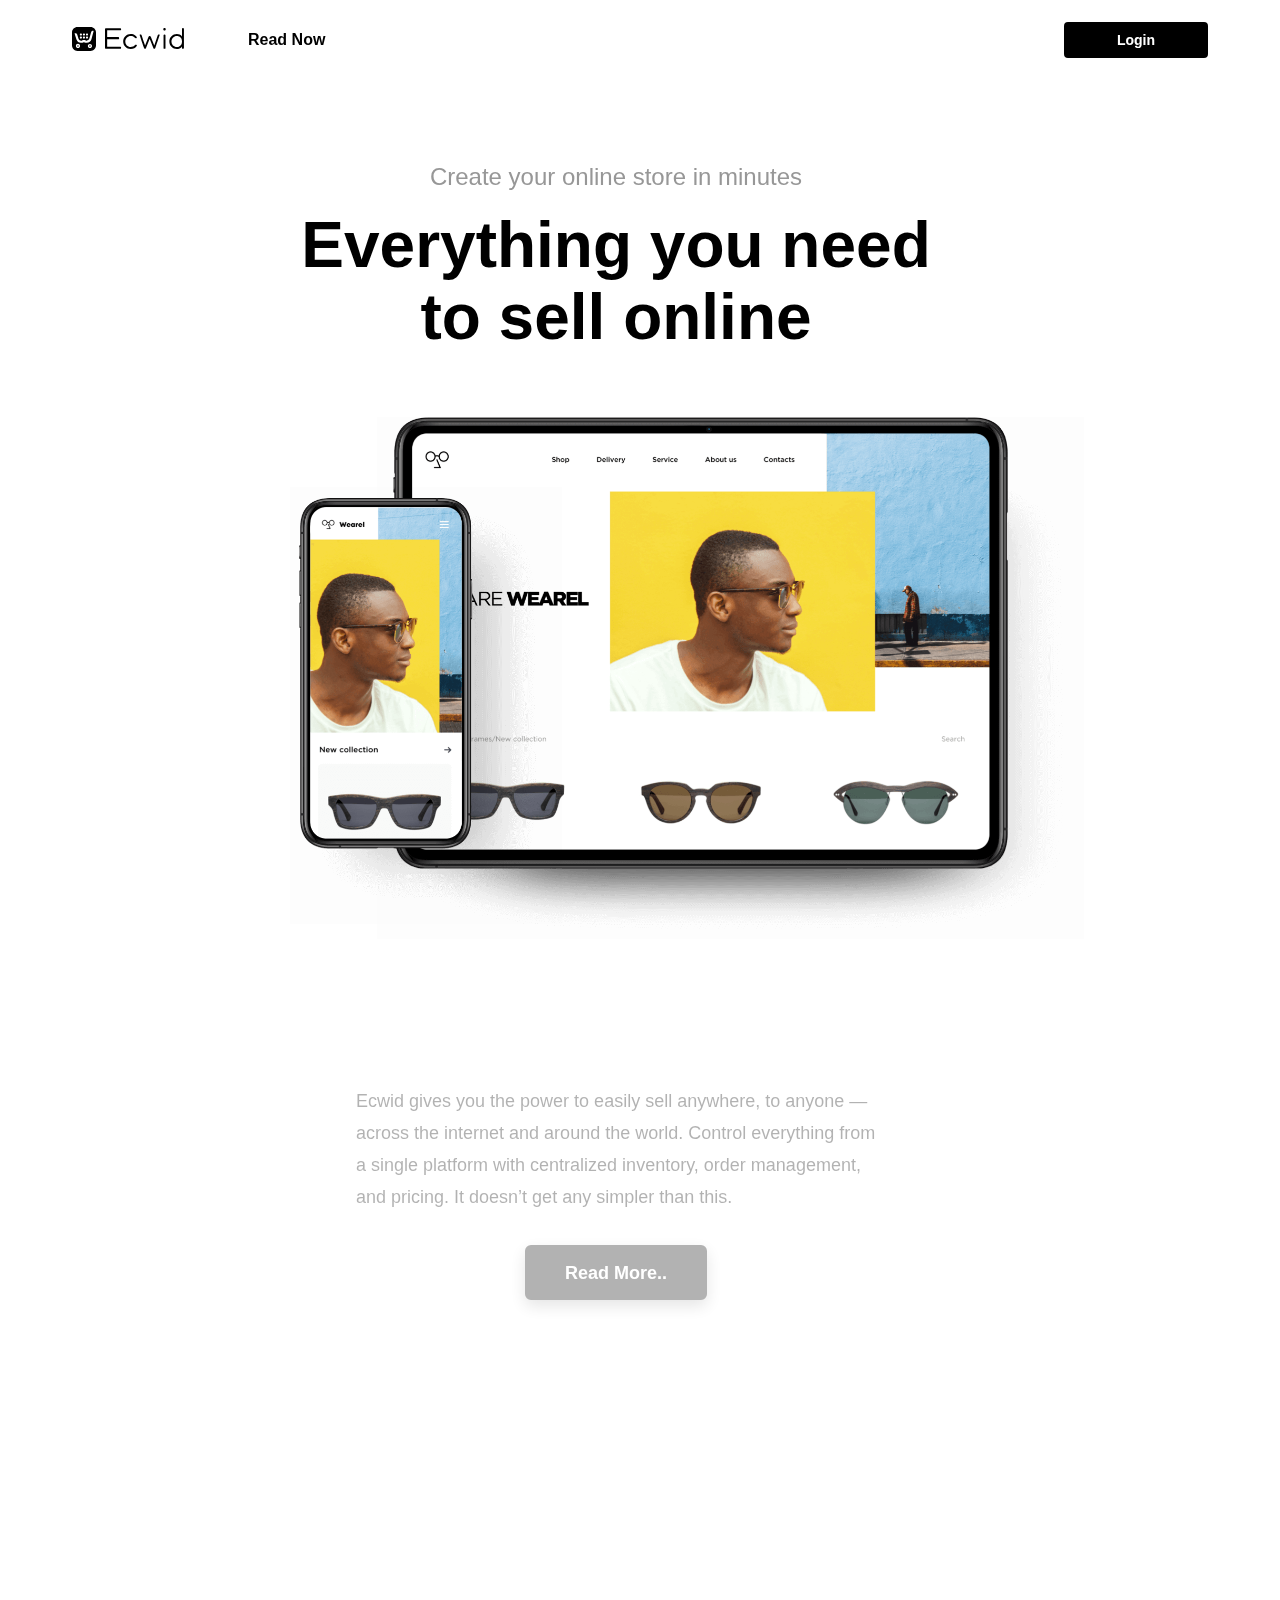
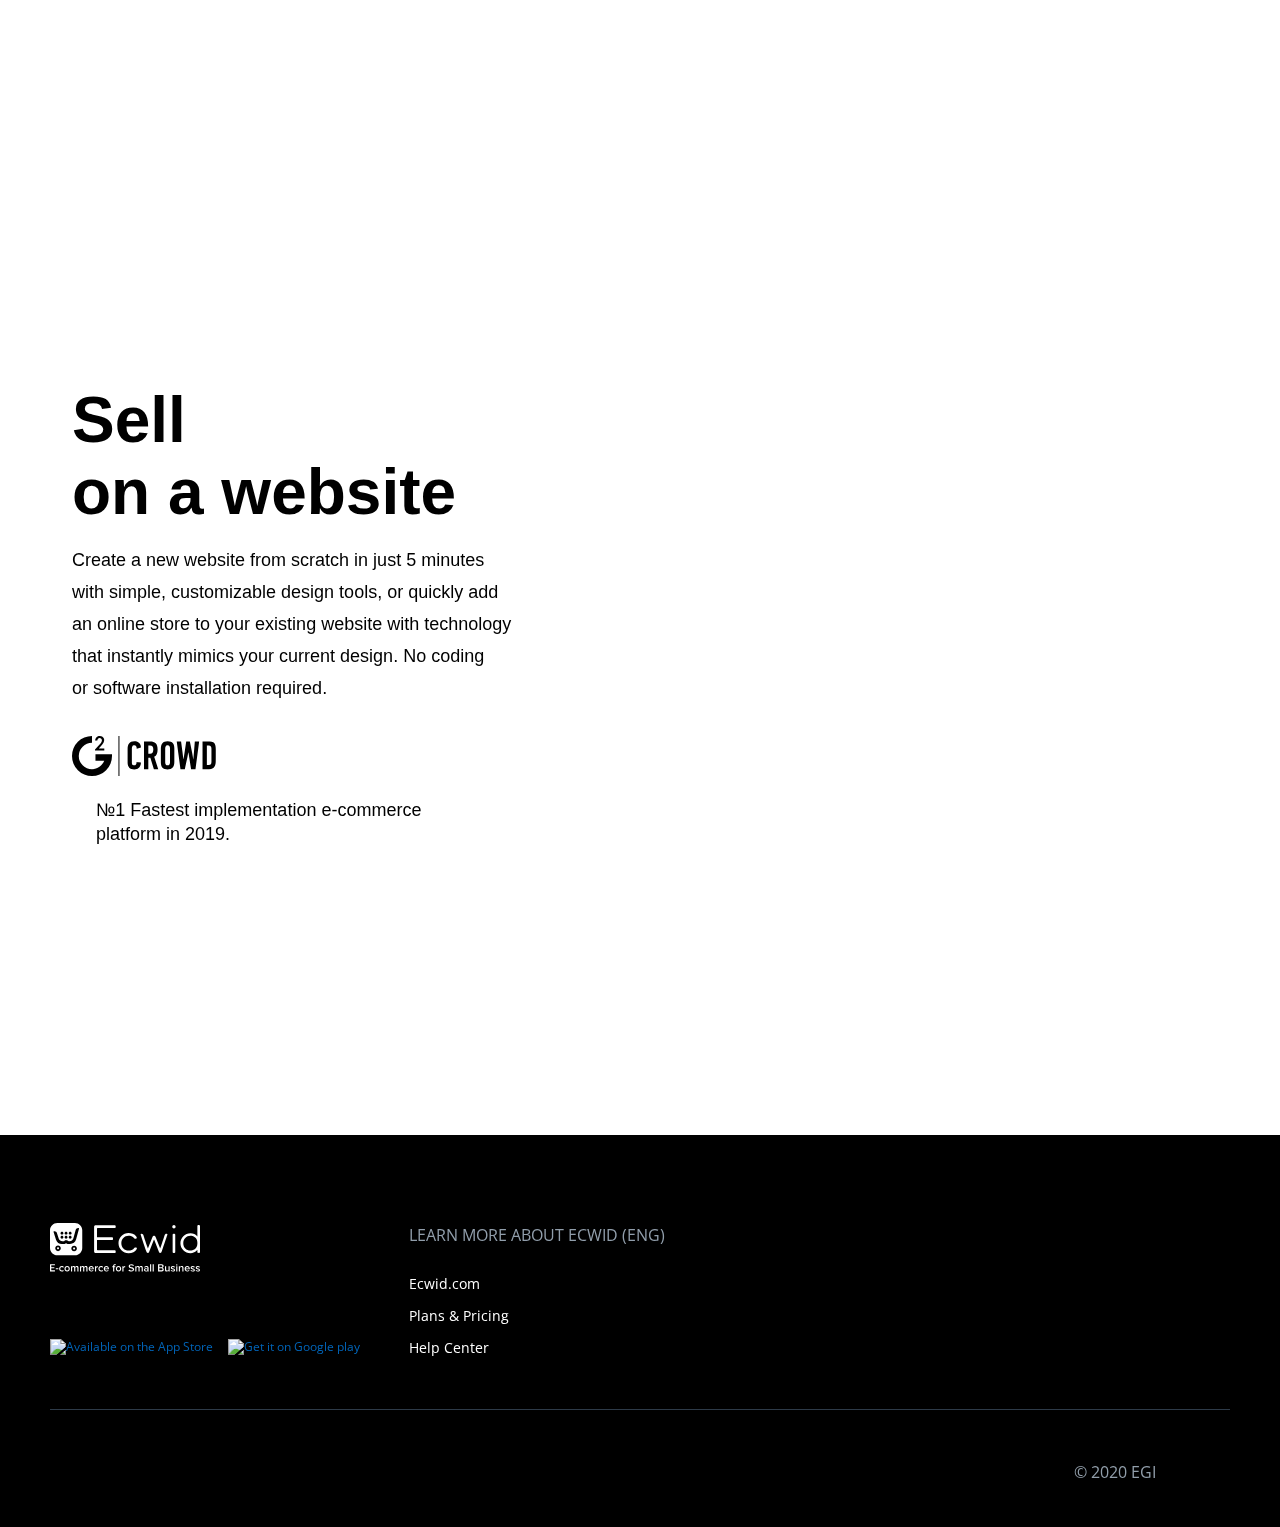
==== index.html @ 6f650325 "initial commit" ====
<!DOCTYPE html>
<html lang=en-US>

<head>
	<meta
name=viewport content="width=device-width, initial-scale=1.0, maximum-scale=1.0, minimum-scale=1.0, user-scalable=no"><title>Everything you need to sell online</title><meta
http-equiv=Content-Type content="text/html; charset=utf-8">
<link rel="shortcut icon" href=https://www.ecwid.com/favicon.ico>
<link rel="shortcut icon" sizes=192x192 href=./egi/favicons/com/favicon_192.png>
<link rel=icon sizes=16x16 type=image/png href=./egi/favicons/com/favicon_16.png>
<link rel=icon sizes=32x32 type=image/png href=./egi/favicons/com/favicon_32.png>
<link rel=icon sizes=96x96 type=image/png href=./egi/favicons/com/favicon_96.png>
<link rel=apple-touch-icon href=./egi/favicons/com/favicon_120.png>
<link rel=apple-touch-icon sizes=152x152 href=./egi/favicons/com/favicon_152.png>
<link rel=apple-touch-icon sizes=180x180 href=./egi/favicons/com/favicon_180.png>
<link rel=apple-touch-icon sizes=167x167 href=./egi/favicons/com/favicon_167.png>
<link rel=apple-touch-icon-precomposed href=./egi/favicons/com/favicon_152.png>
<meta name=msapplication-config content=https://don16obqbay2c.cloudfront.net/favicons/com/browserconfig.xml>
<meta name=msapplication-TileColor content=#000000>
<meta name=msapplication-TileImage content=https://don16obqbay2c.cloudfront.net/favicons/com/favicon_144.png>
<link rel=mask-icon href=https://don16obqbay2c.cloudfront.net/favicons/favicon.svg color=#000000>

<link href="https://fonts.googleapis.com/css?family=Open+Sans:300,300italic,400,400italic,600,700&amp;subset=cyrillic,latin" rel=stylesheet type=text/css>
<link href=./egi/wp-content/themes/ecwid/calypso.a3e03e3b.css rel=stylesheet type=text/css>
<script src=./egi/wp-content/themes/ecwid/js/jquery.min.e96616f4.js></script>
</head>

<body id=p-26481 class>
<div class="main-container  main-container--EW19">
<div class="calypso-page hpc-page hpc-page--autoheight calypso-header notranslate" id=menu-EW19 data-swiftype-index=false><div
class="calypso-menu ">
<div class=calypso-menu__background></div>
<div class="calypso-menu__inner container">
<div class="calypso-menu__group calypso-menu__group--1">
<div class=calypso-menu__item>
<div class=calypso-menu__logo>
<a href=https://www.ecwid.com/in><svg xmlns=http://www.w3.org/2000/svg viewBox="0 0 112 24"><path d="M18.5436279 0H5.45637209C2.44353488 0 0 2.44353488 0 5.45748837V18.5436279C0 21.5575814 2.44353488 24 5.45637209 24H18.5436279C21.5575814 24 24 21.5575814 24 18.5436279V5.45637209C24 2.44353488 21.5564651 0 18.5436279 0zm-3.5374884 6.45767442c.5983256 0 1.0827907.48446511 1.0827907 1.0827907 0 .59832558-.4844651 1.08279069-1.0827907 1.08279069-.5983255 0-1.0827907-.48446511-1.0827907-1.08279069 0-.59832559.4844652-1.0827907 1.0827907-1.0827907zm0 3.05860465c.5983256 0 1.0827907.48446513 1.0827907 1.08279073 0 .5983255-.4844651 1.0827907-1.0827907 1.0827907-.5983255 0-1.0827907-.4844652-1.0827907-1.0827907 0-.5983256.4844652-1.08279073 1.0827907-1.08279073zm-3.0519069-3.05860465c.5983255 0 1.0827907.48446511 1.0827907 1.0827907 0 .59832558-.4844652 1.08279069-1.0827907 1.08279069-.5983256 0-1.0827907-.48446511-1.0827907-1.08279069 0-.59832559.4844651-1.0827907 1.0827907-1.0827907zm0 3.05860465c.5983255 0 1.0827907.48446513 1.0827907 1.08279073 0 .5983255-.4844652 1.0827907-1.0827907 1.0827907-.5983256 0-1.0827907-.4844652-1.0827907-1.0827907 0-.5983256.4844651-1.08279073 1.0827907-1.08279073zM8.90232558 6.45767442c.59832558 0 1.0827907.48446511 1.0827907 1.0827907 0 .59832558-.48446512 1.08279069-1.0827907 1.08279069s-1.0827907-.48446511-1.0827907-1.08279069c0-.59832559.48446512-1.0827907 1.0827907-1.0827907zm0 3.05860465c.59832558 0 1.0827907.48446513 1.0827907 1.08279073 0 .5983255-.48446512 1.0827907-1.0827907 1.0827907s-1.0827907-.4844652-1.0827907-1.0827907c0-.5983256.48446512-1.08279073 1.0827907-1.08279073zM5.96762791 20.9547907c-1.14306977 0-2.07069768-.9276279-2.07069768-2.0706977 0-1.144186.92762791-2.0718139 2.07069768-2.0718139 1.14418604 0 2.07181395.9276279 2.07181395 2.0718139.00111628 1.1430698-.92762791 2.0706977-2.07181395 2.0706977zm11.96874419.0926512c-1.1430698 0-2.0706977-.9276279-2.0706977-2.0706977 0-1.1441861.9276279-2.071814 2.0706977-2.071814 1.144186 0 2.0718139.9276279 2.0718139 2.071814 0 1.1430698-.9276279 2.0706977-2.0718139 2.0706977zm3.6379535-16.84353492l-2.1410233 7.97469772c-.5715349 2.1287441-2.3754418 3.4649302-4.580093 3.4649302h-1.412093c-.4666047 0-1.1419535-.2522791-1.4221396-.5157209-.0468837-.0435349-.1205581-.0435349-.1674418 0-.2801861.2634418-.9555349.5157209-1.4221396.5157209H8.87776744c-2.13432558 0-3.75181395-1.2167442-4.39925581-3.2506047L2.65786047 6.68204651c-.03572094-.11386046-.01674419-.2344186.05469767-.33153488.07032558-.096.17860465-.15181396.30027907-.15181396l.34827907.00111628c.83944186.00334884 1.57506977.54251163 1.82846512 1.34176745l1.33730232 4.1994419c.36167442 1.1374883 1.51925581 1.9021395 2.71255814 1.9021395l.51906977-.0011163c.53581397 0 .91311627-.2746046 1.14083717-.520186.1183256-.1283721.2835349-.2031628.4587907-.2031628l1.1653954.0011163c.1652093 0 .3259535.0658604.4364651.1875348.2210233.2422326.6128372.5346977 1.1531163.5346977l.4945116.0011163c1.2323721 0 2.427907-.8316279 2.7482791-2.0215814l1.7335814-6.45655814c.2266046-.84055814.9912558-1.42660466 1.8608372-1.42660466h.3058604c.0290233 0 .0580466.00446512.0848373.01562791.1953488.08260465.2813023.27348837.2333023.44986047z"/>
	<path d="M17.9363721 18.2333023c-.4096744 0-.7423256.3326512-.7423256.7434419s.3326512.7434418.7423256.7434418c.4107907 0 .7434419-.3326511.7434419-.7434418 0-.4107907-.3326512-.7434419-.7434419-.7434419zm-11.96874419-.0926511c-.40967442 0-.74232558.3326511-.74232558.7434418 0 .4107907.33265116.7434419.74232558.7434419.41079069 0 .74344186-.3326512.74344186-.7434419s-.33265117-.7434418-.74344186-.7434418zM64.313949 17.6616618c-.5400113 0-1.1303343-.0257816-1.3919547.4472553-.8206383 1.4863673-2.6944664 1.9526786-4.2340019 1.9526786-3.0623002 0-5.3889329-2.4940929-5.3889329-5.5598656s2.3266327-5.5598656 5.3889329-5.5598656c1.3606497 0 3.1316186.26342105 4.1825723 1.85627772.2973975.45061818.8854844.34749158 1.4254957.34749158.7569103 0 .5746705-.90459909.2772729-1.35633817-1.5294731-2.31810526-4.0439358-2.80571444-5.8842228-2.80571444-4.1400869 0-7.507611 3.37178947-7.507611 7.51590701 0 4.1441176 3.3686421 7.5159071 7.507611 7.5159071 2.6765779 0 4.9786138-1.1601736 6.0094429-3.0265398.2605023-.470795.4159093-1.3271937-.3846044-1.3271937zM92.5175222 7.37591041c-.5400113 0-.9771634.23763942-.9771634.77793282V21.1253684c0 .5402934.4371521.7084345.9771634.7084345s.9771634-.1681411.9771634-.7084345V8.15384323c.001118-.5402934-.4371521-.77793282-.9771634-.77793282zm0-6.37591041c-.684238 0-1.2410198.5571075-1.2410198 1.24312318s.5567818 1.24312318 1.2410198 1.24312318c.684238 0 1.2410198-.5571075 1.2410198-1.24312318C93.7596601 1.5571075 93.2028782 1 92.5175222 1zm-5.5320416 6.4498925c-.0190066 0-.0570198-.00224188-.0581378-.00224188-.0033541 0-.9212616 0-1.2007706.69946696-.2694466.67816909-1.7374277 5.30989582-3.2914976 9.82392382-.0503116.1468433-.1106856.2903237-.1665873.4338041L78.926678 9.98770213c-.1486988-.36094289-.3700699-.63221053-.6596412-.79474692-.1665873-.0964009-.3521813-.16365734-.5824967-.16365734-.002236 0-.0033541.00112094-.0055901.00112094-.0022361 0-.0033542-.00112094-.0055902-.00112094-.2303154 0-.4159094.06725644-.5824967.16365734-.2906894.16253639-.5109424.43268309-.6596412.79474692l-3.3418092 8.41714337c-.0559018-.1434804-.1162758-.2869608-.1665874-.4338041-1.5663683-4.551019-3.022051-9.14687567-3.2914976-9.82392382-.278391-.69946696-1.2387838-.69834602-1.2577904-.69722508-.4919358.01008846-.6875921.13899664-.6719396.45734378-.002236.07286114.0033541.15132699.0279509.24436506.0749084.28808175 2.4127215 7.43071556 4.3167366 12.85158456.124102.3530963.3924306.8552777 1.0263569.8552777.4203815 0 .7323135-.2779933.8452351-.5638331l3.5732427-9.1323035c.0346591-.0840706.1106856-.1255454.186712-.1277872.0771445.0022418.1531709.0437166.186712.1277872l3.5732427 9.1323035c.1129216.2858398.4472143.5638331.8452351.5638331.6462248 0 .9100812-.4988186 1.026357-.8552777C85.096 15.5587772 87.5512068 8.43968309 87.6261152 8.15160134c.0245968-.09303807.030187-.17150392.0279509-.24436506.0190066-.31834714-.1766497-.44725532-.6685855-.45734378zM48.3685212 19.8127469H35.55583003c-.21466289 0-.38795845-.1737458-.38795845-.3878454v-7.2693002H46.3694731c.5210047 0 .7502021-.4562228.7502021-1.018935 0-.56271221-.2291974-1.01893506-.7502021-1.01893506H35.16787158v-6.5328421c0-.22643001.18335788-.41026428.41031917-.41026428H48.3685212c.5210048 0 .7502021-.45622284.7502021-1.01893505 0-.5627122-.2291973-1.01893505-.7502021-1.01893505H33.92126157C33.36000755 1.13675476 33 1.6703225 33 2.50542329c0 0 .00111804 18.24667191.00111804 18.25788131.00894428.5414143.31640415 1.0884334.8228744 1.0884334H48.3685212c.5210048 0 .7502021-.4562229.7502021-1.0189351 0-.5638331-.2291973-1.020056-.7502021-1.020056zM110.95617 1c-.5400114 0-.9771634.23763942-.9771634.77793281v7.66723404c-1.1102096-1.81928667-3.2557205-2.44365061-5.1452011-2.44365061-4.1356148 0-7.4997847 3.36842665-7.4997847 7.50806046 0 4.1396338 3.3641699 7.5080605 7.4997847 7.5080605 1.6133258 0 4.1266704-.8104401 5.1452011-2.5703169v1.6500246c0 .0033628.0022361.0056047.0022361.0089675 0 .019056.0033541.0302654.0067082.0313864.0245968.5033023.4449783.6692015.9682191.6692015.5400113 0 .9771633-.1681411.9771633-.7084345V1.77793281c0-.5402934-.437152-.77793281-.9771633-.77793281zm-6.1234826 19.0627167c-3.0589461 0-5.3576279-2.4907301-5.3576279-5.55314 0-3.0624098 2.2986818-5.55313997 5.3576279-5.55313997 1.773205 0 5.1194863 1.06601456 5.1452012 5.03414447v.8967525c-.0245968 3.9042363-3.5385836 5.175383-5.1452012 5.175383z"/></svg></a></div></div>
	<div data-item=0 class="calypso-menu__item calypso-menu__item--bold hpc-nav__item--bold calypso-menu__item--dropdown">
		<a href="read.html" class=calypso-menu__link>Read Now</a></div></div>
		<div class="calypso-menu__group calypso-menu__group--2">

<div class=calypso-menu__item>
	<div class=calypso-menu__search>
		<div class=calypso-search__box>
			<div class=calypso-search>
				<form action=https://www.ecwid.com/search/ id=searchform method=get>
					<input type=text placeholder=Search id=s class="calypso-search__search-field form-control__input" name=q value>
					<button id=search-button type=submit value class=calypso-search__search-button>
						<span class=calypso-search__icon-search></span>
					</button>
				</form>
			</div>
		</div>
	</div>
</div>
<div class="calypso-menu__item hpc-nav__item--login">
	<div class=calypso-menu__item>
		<div class=calypso-menu__button>
			<a href=https://my.ecwid.com/cp/#register class="btn btn--small btn--nowrap cta-signup">Login</a>
		</div>
	</div>
</div>
<div class="calypso-menu__dropdown calypso-menu__dropdown--hidden">
	<div class=calypso-menu__dropdown-overflow>
		<div class=calypso-menu__dropdown-container>
			<div class="calypso-menu__dropdown-item calypso-menu__dropdown-item--item-0">
				<div class=calypso-menu__dropdown-headline>
					<a class="btn-link btn-link--active" href = "read.html">
						<span class=btn-link__content >Read News</span>
					</a>
					<div class=calypso-menu__dropdown-description>Sell around the world on a website, social media, marketplaces like Amazon and eBay, and anywhere else that strikes your fancy.</div>
				</div>
				<div class="calypso-menu__dropdown-menu calypso-menu__dropdown-menu--columns"></div>
			</div>
			<div class=calypso-menu__dropdown-item></div>
		</div>
	</div>
</div>
<div class="calypso-menu__group calypso-menu__group--mobile">
	<div class="calypso-menu__item hpc-nav__item--login">
		<a href=https://my.ecwid.com/cp/ class=calypso-menu__link >Login</a>
	</div>
	<div class="calypso-menu__item calypso-menu__item--mobile">
		<div class=calypso-menu__burger>
			<div class=calypso-menu__burger-box>
				<div class=calypso-menu__burger-inner>
					
				</div>
			</div>
		</div>
	</div>
	<!-- <div class=calypso-menu__mobile>
		<div class=calypso-menu__mobile-container>
<div class="calypso-menu__presaleschat calypso-menu__presaleschat--mobile"></div>
<div class=calypso-menu__mobile-login><a href=https://my.ecwid.com/cp/ >Login</a>
</div>
</div>
</div> -->
</div>
</div>
</div>
</div>
</div>
<div class="page calypso-page hpc-page no_translate"> 
	<script src=./egi/wp-content/themes/ecwid/js/scrollmagic/TweenMax.min.js></script>
	 <script src=./egi/wp-content/themes/ecwid/js/scrollmagic/ScrollMagic.min.js></script>
	  <script src=./egi/wp-content/themes/ecwid/js/scrollmagic/animation.gsap.js></script>
	   <script src=./wp-content/themes/ecwid/js/calypso-sell.js></script>
	    <div class="calypso-page hpc-page"><section
class="calypso-block calypso-block--EW19-small sell-hero">
<div class="container sell-hero__container"><div
class=row><br><br><br><br><br><div
class="col-12 col-md-10 offset-md-1 col-xl-8 offset-xl-2 text-lg-center"><h4 class="text-gray text-normal">Create your online store in&nbsp;minutes</h4><h1>Everything you need to&nbsp;sell online</h1></div></div><div
class="row sell-hero__descr"><div
class="col-12 col-md-10 offset-md-1 col-lg-8 offset-lg-2 col-xl-6 offset-xl-3"><p>Ecwid gives you the&nbsp;power to&nbsp;easily sell anywhere, to&nbsp;anyone&nbsp;&mdash; across the&nbsp;internet and&nbsp;around the&nbsp;world. Control everything from a&nbsp;single platform with centralized inventory, order management, and&nbsp;pricing. It&nbsp;doesn’t get any&nbsp;simpler than this.</p><div
class="btn-block text-center">  <a
href="read.html" class="btn btn--black btn--large btn--shadow cta-signup" target=_blank rel="nofollow noopener">Read More..</a></div></div></div><div
class="row sell-hero__block calypso-block__image"><div
class=col-12><div
class=sell-hero__tablet>  <img
src=./egi/wp-content/themes/ecwid/images/hpc/en/png_content/Tab_Website.png class></div><div
class=sell-hero__phone>  <img
src=./egi/wp-content/themes/ecwid/images/hpc/en/png_content/Phone_Website.png class></div></div></div></div></section><section
class="calypso-block calypso-block--EW19 calypso-block--overflow-hidden sticky-promo" id=sticky-promo--1 data-sticky-promo-id=1><div
class=container><div
class="row calypso-promo"><div
class="col-12 col-md-10 offset-md-1 col-xl-5 offset-xl-0 calypso-promo__first align-center"><div
class=sticky-promo__block><div
class=sticky-promo__text data-sticky-promo-id=1 id=sticky-promo__text--1><h2 class="h1">Sell on&nbsp;a&nbsp;website</h2><p>Create a&nbsp;new website from scratch in&nbsp;just 5&nbsp;minutes with simple, customizable design tools, or&nbsp;quickly add an&nbsp;online store to&nbsp;your existing website with technology that instantly mimics your current design. No&nbsp;coding or&nbsp;software installation required.</p><div
class="calypso-logo calypso-logo--large"><svg
width=144 height=56 viewBox="0 0 144 56" xmlns=http://www.w3.org/2000/svg><g
fill=#000000 fill-rule=evenodd><path
d="M23.47 32.8v-6.55H40V28A20 20 0 1 1 20 8v6.78a13.22 13.22 0 0 0 0 26.44c5.54 0 10.29-3.59 12.25-8.42h-8.78z"></path><path
d="M26.78 20.4l2.03-2.13a15.07 15.07 0 0 0 2.67-3.49c.47-.96.71-1.86.71-2.69 0-.68-.2-1.37-.58-2.03a3.92 3.92 0 0 0-1.53-1.53A4.56 4.56 0 0 0 27.85 8c-1.39 0-2.49.42-3.37 1.29a4.92 4.92 0 0 0-1.37 3.03l-.03.27h2.23l.03-.2c.08-.62.3-1.13.66-1.52.44-.5 1-.75 1.67-.75.65 0 1.2.2 1.61.62.42.41.63.94.63 1.57 0 .58-.19 1.23-.57 1.94-.37.7-1.1 1.59-2.22 2.72L23 21.5v.99h9.31v-2.1h-5.53zM46.45 48h1V8h-1zM55.6 34.6V20.78c0-1.04.11-2.02.34-2.93.23-.91.6-1.71 1.14-2.4a5.56 5.56 0 0 1 2.09-1.63c.86-.4 1.91-.6 3.16-.6 1.14 0 2.13.15 2.96.47a5.28 5.28 0 0 1 3.26 3.37c.26.78.38 1.63.38 2.56l-4.21 1.07c0-1-.2-1.83-.58-2.46-.38-.64-1-.95-1.85-.95-.51 0-.92.1-1.24.32-.32.2-.56.48-.73.81a3.9 3.9 0 0 0-.36 1.08c-.07.39-.1.75-.1 1.08V34.6c0 .26.03.55.08.88.06.32.18.62.34.9.17.28.4.5.71.69.3.18.7.27 1.18.27 1.6 0 2.4-1.14 2.43-3.42.72.13 1.44.25 2.17.34l2.16.3c-.05 2.11-.63 3.78-1.73 5-1.11 1.23-2.75 1.84-4.91 1.84-2.28 0-3.97-.57-5.06-1.73-1.09-1.15-1.63-2.84-1.63-5.07M76.32 25.64h1.75c1.1 0 1.92-.33 2.45-.97.53-.65.8-1.7.8-3.13 0-1.26-.26-2.25-.78-2.95-.51-.7-1.36-1.06-2.55-1.06h-1.67v8.1zM72 41.17v-27.7h6.35c2.26 0 4.03.62 5.32 1.89 1.28 1.25 1.92 3.3 1.92 6.15 0 1.74-.25 3.22-.75 4.43a5.65 5.65 0 0 1-2.63 2.85l4.04 12.38H81.9L78.34 29.7h-2.02v11.47H72zM93.2 34.57c0 .7.18 1.35.54 1.92.36.57.97.85 1.84.85.88 0 1.5-.3 1.87-.9A4 4 0 0 0 98 34.3V20.26a4.3 4.3 0 0 0-.5-2.06c-.32-.62-.95-.92-1.88-.92-.5 0-.92.11-1.23.33-.32.23-.56.5-.73.84-.17.33-.28.7-.36 1.11-.07.42-.1.79-.1 1.12v13.9zm-4.34-.05V20.58c0-1.09.13-2.08.38-2.98.26-.9.65-1.68 1.18-2.33a5.33 5.33 0 0 1 2.1-1.51c.87-.37 1.9-.55 3.1-.55 1.27 0 2.33.17 3.2.5a4.9 4.9 0 0 1 2.08 1.47c.52.63.88 1.4 1.1 2.3a13 13 0 0 1 .33 3.06v13.53c0 2.41-.54 4.24-1.63 5.48-1.08 1.23-2.8 1.85-5.12 1.85-2.34 0-4.05-.59-5.12-1.77-1.06-1.18-1.6-2.88-1.6-5.11zM104.74 13.47h4.34l.7 5.17c.21 1.7.43 3.42.67 5.17l.18 1.4.27 2.24.26 2.23.17 1.42h.18l.5-3.1.48-3.08 1.72-11.45h3.65l2.32 11.49.52 3.12.52 3.14h.13l.54-6.3.93-11.45h4.34l-3.68 27.7h-4.42l-1.86-12.01-.4-2.34-.4-2.33h-.17l-.83 4.74c-.44 2-.9 3.99-1.33 5.97-.44 1.98-.85 3.97-1.23 5.97h-4.37l-3.73-27.7zM134.86 37.1h1.82c1.05 0 1.78-.27 2.18-.83.39-.56.59-1.37.59-2.43V20.75c0-1-.2-1.8-.57-2.37-.39-.57-1.12-.85-2.2-.85h-1.82V37.1zm-4.34 4.07v-27.7h6.9a7.6 7.6 0 0 1 3.9.85 4.62 4.62 0 0 1 2 2.88c.3.99.44 2.34.45 4.05l.01 6.03c0 2.28-.01 4.24-.04 5.89a13.8 13.8 0 0 1-.5 3.9c-.51 1.57-1.31 2.64-2.41 3.22-1.1.59-2.36.88-3.78.88h-6.53z"></path></g></svg><span
class=calypso-logo__text style="color: black;">№1&nbsp;Fastest implementation <nobr>e-commerce</nobr> platform in&nbsp;2019.</span></div></div></div></div><div
class="col-12 col-md-10 offset-md-1 col-xl-6 offset-xl-1 calypso-promo__second align-center text-center">  <img
data-src=https://don16obqbay2c.cloudfront.net/wp-content/themes/ecwid/images/hpc/en/Mobile/png/Mobile_Website.png class="lazy-load calypso-promo__image d-xl-none"><div
class="sticky-promo__image hpc-slider hpc-slider--0 d-none d-xl-block"><div
class="hpc-slider__slide hpc-slider__slide--1" id=sticky-promo__image--1>  <img
src=./egi/wp-content/themes/ecwid/images/hpc/en/png_sliders/Slider_Website_2.png alt class="hpc-slider__layer hpc-slider__layer--1">  <img
data-src=https://don16obqbay2c.cloudfront.net/wp-content/themes/ecwid/images/hpc/en/png_sliders/Slider_Website_1.png alt class="lazy-load hpc-slider__layer hpc-slider__layer--2">  <img
data-src alt class="lazy-load hpc-slider__layer hpc-slider__layer--3"></div></div></div></div></div></section><section
class="calypso-block calypso-block--EW19 calypso-block--overflow-hidden sticky-promo" id=sticky-promo--2 data-sticky-promo-id=2><div
class=container><div
class="row calypso-promo"><div
class="col-12 col-md-10 offset-md-1 col-xl-5 offset-xl-0 calypso-promo__first align-center"><div
class=sticky-promo__block><!--<div
class=sticky-promo__text data-sticky-promo-id=2 id=sticky-promo__text--2><h2 class="h1">Sell on&nbsp;social media</h2><p>Turn social sharing into social selling. Easily add and&nbsp;sell products on&nbsp;your Facebook and&nbsp;Instagram feeds to&nbsp;let shoppers browse and&nbsp;make purchases from inside their favorite social media channels.</p><div
class="calypso-logo calypso-logo--large"><svg
width=168 height=56 viewbox="0 0 168 56" xmlns=http://www.w3.org/2000/svg><path
d="M8.65 8.17C5.2 9.62 1.43 13.7.23 18.85c-1.5 6.52 4.78 9.27 5.3 8.37.6-1.06-1.13-1.42-1.48-4.8-.47-4.37 1.55-9.24 4.08-11.38.48-.4.45.15.45 1.18 0 1.83-.1 18.26-.1 21.69 0 4.64-.19 6.1-.53 7.55-.35 1.47-.9 2.46-.48 2.84.47.43 2.48-.59 3.65-2.23 1.4-1.96 1.88-4.32 1.97-6.88.1-3.09.1-7.99.1-10.78.01-2.56.05-10.07-.04-14.58-.02-1.1-3.06-2.27-4.5-1.66zm158.6 24.37c-.5 0-.73.52-.92 1.4-.65 3.02-1.34 3.7-2.22 3.7-1 0-1.88-1.5-2.11-4.5a101 101 0 0 1 .08-11.03c.05-.9-.2-1.77-2.57-2.64-1.01-.37-2.5-.92-3.23.87a44.88 44.88 0 0 0-3.1 10.72c0 .08-.1.1-.12-.1-.12-1.3-.4-3.68-.43-8.67 0-.98-.21-1.8-1.28-2.49-.7-.44-2.8-1.22-3.56-.29-.65.76-1.41 2.8-2.2 5.22-.64 1.96-1.1 3.3-1.1 3.3l.03-7.32c0-.76-.52-1.02-.67-1.06-.7-.2-2.09-.55-2.67-.55-.73 0-.9.4-.9 1 0 .08-.12 6.99-.12 11.81v.69c-.4 2.21-1.7 5.23-3.11 5.23s-2.08-1.26-2.08-7.02c0-3.36.1-4.82.15-7.24.03-1.4.08-2.48.08-2.72-.01-.75-1.3-1.13-1.9-1.27-.6-.14-1.11-.19-1.52-.17-.58.04-.98.42-.98.94v.81a5.53 5.53 0 0 0-2.73-2.22c-2.14-.64-4.37-.08-6.06 2.3-1.34 1.88-2.14 4.02-2.46 7.09-.23 2.24-.16 4.51.25 6.44-.5 2.17-1.42 3.06-2.43 3.06-1.47 0-2.54-2.42-2.42-6.6.08-2.76.63-4.69 1.23-7.48.25-1.19.05-1.81-.47-2.41-.48-.55-1.5-.83-2.95-.48a52.1 52.1 0 0 1-3.89.7s.09-.32.15-.9c.36-3.05-2.93-2.8-3.98-1.83a3.76 3.76 0 0 0-1.21 2.5 2.95 2.95 0 0 0 1.32 2.88c-.52 2.4-1.79 5.52-3.1 7.78a33.71 33.71 0 0 1-1.94 3.07v-1.07c-.02-5.03.04-9 .07-10.42.03-1.4.09-2.45.08-2.7 0-.54-.32-.75-.98-1a6.94 6.94 0 0 0-1.99-.45c-.9-.08-1.44.4-1.43.98v.77a5.53 5.53 0 0 0-2.73-2.23c-2.14-.64-4.37-.08-6.05 2.3a15.24 15.24 0 0 0-2.47 7.06c-.23 2.37-.19 4.37.13 6.06-.34 1.7-1.32 3.47-2.42 3.47-1.42 0-2.22-1.26-2.22-7.02 0-3.36.1-4.82.15-7.24.03-1.4.08-2.48.08-2.72-.01-.75-1.3-1.13-1.9-1.27a5.45 5.45 0 0 0-1.57-.16c-.55.04-.93.53-.93.9v.85a5.53 5.53 0 0 0-2.73-2.23c-2.14-.64-4.36-.07-6.06 2.3-1.1 1.54-2 3.25-2.46 7.03-.14 1.1-.2 2.12-.19 3.07-.44 2.72-2.39 5.85-3.98 5.85-.93 0-1.82-1.82-1.82-5.7 0-5.18.32-12.54.37-13.25l2.4-.04c1 0 1.92.02 3.26-.05.67-.04 1.31-2.46.62-2.76a23.8 23.8 0 0 0-3.41-.28c-.74-.01-2.8-.17-2.8-.17s.18-4.88.23-5.4c.03-.43-.52-.65-.84-.79-.77-.33-1.46-.48-2.27-.65-1.13-.24-1.65 0-1.75.95-.15 1.46-.22 5.73-.22 5.73-.83 0-3.66-.17-4.5-.17-.76 0-1.6 3.34-.53 3.38 1.23.05 3.36.09 4.78.13 0 0-.07 7.49-.07 9.8v.71c-.77 4.1-3.52 6.3-3.52 6.3.6-2.7-.61-4.74-2.78-6.46-.8-.63-2.38-1.83-4.14-3.15 0 0 1.02-1.01 1.93-3.05.64-1.45.67-3.1-.9-3.47-2.61-.6-4.76 1.33-5.4 3.38-.5 1.6-.23 2.78.74 4l.23.28c-.6 1.14-1.4 2.68-2.08 3.87-1.9 3.3-3.34 5.92-4.42 5.92-.87 0-.86-2.65-.86-5.14 0-2.14.16-5.37.29-8.7.04-1.1-.5-1.74-1.43-2.3-.56-.35-1.75-1.03-2.44-1.03-1.03 0-4.01.14-6.82 8.34-.36 1.03-1.06 2.92-1.06 2.92l.06-9.87c0-.23-.12-.45-.4-.6a6.92 6.92 0 0 0-2.87-.8c-.53 0-.8.26-.8.76l-.1 15.43c0 1.17.03 2.54.14 3.14.12.6.3 1.08.54 1.37.22.3.5.51.93.6.4.09 2.64.38 2.76-.48.14-1.03.14-2.14 1.31-6.3 1.83-6.47 4.2-9.63 5.33-10.75.2-.2.42-.2.4.12-.04 1.41-.2 4.96-.32 7.97-.3 8.06 1.15 9.55 3.23 9.55 1.6 0 3.83-1.6 6.24-5.62 1.5-2.51 2.95-4.98 4-6.75.73.68 1.54 1.4 2.36 2.19 1.9 1.82 2.53 3.54 2.11 5.18-.31 1.25-1.5 2.54-3.63 1.28-.62-.36-.88-.64-1.5-1.06-.33-.22-.84-.28-1.15-.05-.8.6-1.25 1.37-1.5 2.32-.26.92.66 1.41 1.61 1.84.82.36 2.58.7 3.7.74 4.39.14 7.9-2.13 10.34-8 .44 5.07 2.3 7.94 5.53 7.94 2.16 0 4.33-2.82 5.27-5.59.28 1.13.68 2.11 1.2 2.94 2.5 3.98 7.32 3.12 9.75-.25.75-1.05.87-1.42.87-1.42a4.58 4.58 0 0 0 4.36 4.3c1.63 0 3.32-.78 4.5-3.46.14.29.29.57.46.83 2.49 3.98 7.32 3.12 9.75-.25l.3-.43.07 2.1-2.24 2.05c-3.74 3.46-6.59 6.09-6.8 9.14-.26 3.9 2.87 5.34 5.25 5.53 2.51.2 4.67-1.2 6-3.16 1.16-1.73 1.93-5.44 1.87-9.12l-.09-5.34a42.78 42.78 0 0 0 8.06-14.15s1.38 0 2.86-.09c.47-.03.61.07.52.41-.1.43-1.86 7.27-.26 11.82 1.1 3.12 3.58 4.13 5.05 4.13 1.72 0 3.37-1.31 4.25-3.26.1.22.22.43.34.62 2.5 3.98 7.3 3.12 9.75-.25.55-.76.87-1.42.87-1.42.52 3.3 3.07 4.32 4.53 4.32 1.52 0 2.96-.63 4.13-3.42.05 1.23.13 2.23.25 2.55.07.2.5.44.82.55 1.39.52 2.8.28 3.33.17.36-.07.65-.37.69-1.13.1-1.99.03-5.33.63-7.82 1.01-4.17 1.95-5.79 2.4-6.59.24-.45.52-.52.53-.05.02.97.07 3.79.46 7.58.29 2.79.67 4.44.96 4.96.84 1.5 1.88 1.56 2.72 1.56.54 0 1.66-.15 1.56-1.1-.05-.46.04-3.32 1.03-7.43.64-2.68 1.72-5.1 2.11-6 .15-.32.21-.06.21-.01-.08 1.84-.26 7.9.48 11.2 1.02 4.48 3.95 4.98 4.97 4.98 2.18 0 3.97-1.67 4.57-6.07.14-1.06-.07-1.88-.71-1.88zm-91.37-2.71a14.42 14.42 0 0 1-1.3 5.68c-1.3 2.56-3.9 3.37-5.04-.33-.82-2.66-.54-6.3-.2-8.26.51-2.9 1.78-4.97 3.77-4.78 2.04.2 3.03 2.84 2.77 7.69zm19.94.03c-.12 2.2-.68 4.4-1.3 5.65-1.28 2.58-3.94 3.38-5.04-.33-.76-2.53-.57-5.8-.2-7.87.48-2.68 1.66-5.17 3.77-5.17 2.05 0 3.06 2.27 2.77 7.72zm.52 14.99c-.03 4-.66 7.52-2 8.54-1.9 1.45-4.46.36-3.93-2.56.46-2.59 2.68-5.23 5.93-8.46v2.48zm34.41-14.97c-.1 2.41-.64 4.3-1.3 5.63-1.27 2.58-3.91 3.37-5.04-.33-.6-2.01-.64-5.38-.2-8.2.45-2.87 1.7-5.03 3.77-4.84 2.04.2 3 2.84 2.77 7.74z" fill=#979797 fill-rule=nonzero /></svg><span
class=calypso-logo__sep></span><svg
width=168 height=56 viewbox="0 0 168 56" xmlns=http://www.w3.org/2000/svg><path
d="M89.66 24.52c-1.44 0-2.47.47-3.53.94V36.2c1.01.1 1.59.1 2.54.1 3.46 0 3.93-1.56 3.93-3.74v-5.13c0-1.6-.54-2.9-2.94-2.9zm-22.92-.58c-2.4 0-2.94 1.3-2.94 2.9v.9h5.88v-.9c0-1.6-.55-2.9-2.94-2.9zM22.34 35.1c0 1.27.6 1.93 1.94 1.93 1.44 0 2.3-.47 3.34-.94v-2.55h-3.15c-1.48 0-2.14.28-2.14 1.56zm89.62-10.59c-2.4 0-3.23 1.3-3.23 2.9v5.87c0 1.62.83 2.91 3.23 2.91s3.23-1.3 3.23-2.9v-5.88c0-1.6-.84-2.9-3.23-2.9zM10.57 41.7H3.52V24.84H0v-5.8h3.52v-3.49c0-4.73 2-7.55 7.64-7.55h4.71v5.8h-2.94c-2.2 0-2.35.82-2.35 2.33v2.9h5.32l-.62 5.81h-4.7V41.7zm24.1.04H28.8l-.26-1.47a13.61 13.61 0 0 1-6.66 1.71c-4.3 0-6.6-2.84-6.6-6.77 0-4.64 2.68-6.3 7.47-6.3h4.87v-1c0-2.36-.27-3.06-3.96-3.06h-6.03l.59-5.8h6.59c8.09 0 9.86 2.52 9.86 8.91v13.78zm19.99-16.46c-3.66-.62-4.7-.76-6.47-.76-3.16 0-4.11.7-4.11 3.34v5.01c0 2.65.95 3.34 4.11 3.34 1.76 0 2.81-.14 6.47-.76v5.66c-3.2.71-5.3.9-7.05.9-7.58 0-10.58-3.93-10.58-9.6v-4.07c0-5.68 3-9.62 10.58-9.62 1.76 0 3.85.19 7.05.9v5.66zm22.07 7.12H63.79v.47c0 2.65.96 3.34 4.12 3.34 2.84 0 4.58-.14 8.23-.76v5.66c-3.52.71-5.36.9-8.81.9-7.58 0-10.59-3.93-10.59-9.6v-4.66c0-4.96 2.24-9.03 10-9.03 7.75 0 9.99 4.02 9.99 9.03v4.65zm22.92.11C99.65 38 98.06 42 88.44 42c-3.48 0-5.52-.3-9.36-.88V9.74l7.05-1.16v10.97a16.2 16.2 0 0 1 5.3-.84c7.04 0 8.22 3.12 8.22 8.13v5.66zm22.6.12c0 4.73-1.98 9.32-10.27 9.32s-10.3-4.59-10.3-9.32v-4.57c0-4.73 2.01-9.33 10.3-9.33 8.29 0 10.26 4.6 10.26 9.33v4.57zm22.58 0c0 4.73-1.99 9.32-10.27 9.32s-10.3-4.59-10.3-9.32v-4.57c0-4.73 2.02-9.33 10.3-9.33 8.28 0 10.27 4.6 10.27 9.33v4.57zM168 41.7h-7.64l-6.46-10.65V41.7h-7.05V9.74l7.05-1.16v20.57l6.46-10.11H168l-7.05 11.03L168 41.69zm-33.46-17.17c-2.4 0-3.23 1.3-3.23 2.9v5.87c0 1.62.83 2.91 3.23 2.91 2.39 0 3.24-1.3 3.24-2.9v-5.88c0-1.6-.85-2.9-3.24-2.9z" fill=#979797 fill-rule=nonzero /></svg></div></div></div></div><div
class="col-12 col-md-10 offset-md-1 col-xl-6 offset-xl-1 calypso-promo__second align-center text-center">  <img
data-src="https://don16obqbay2c.cloudfront.net/wp-content/themes/ecwid/images/hpc/en/Mobile/png/Mobile_Social Network.png" class="lazy-load calypso-promo__image d-xl-none"><div
class="sticky-promo__image hpc-slider hpc-slider--0 d-none d-xl-block"><div
class="hpc-slider__slide hpc-slider__slide--2" id=sticky-promo__image--2>  <img
src="./egi/wp-content/themes/ecwid/images/hpc/en/png_sliders/Slider_Social%20Network_3.png" alt class="hpc-slider__layer hpc-slider__layer--1">  <img
data-src="https://don16obqbay2c.cloudfront.net/wp-content/themes/ecwid/images/hpc/en/png_sliders/Slider_Social Network_2.png" alt class="lazy-load hpc-slider__layer hpc-slider__layer--2">  <img
data-src="https://don16obqbay2c.cloudfront.net/wp-content/themes/ecwid/images/hpc/en/png_sliders/Slider_Social Network_1.png" alt class="lazy-load hpc-slider__layer hpc-slider__layer--3"></div></div></div></div></div></section><section
class="calypso-block calypso-block--EW19 calypso-block--overflow-hidden sticky-promo" id=sticky-promo--3 data-sticky-promo-id=3><div
class=container><div
class="row calypso-promo"><div
class="col-12 col-md-10 offset-md-1 col-xl-5 offset-xl-0 calypso-promo__first align-center"><div
class=sticky-promo__block><div
class=sticky-promo__text data-sticky-promo-id=3 id=sticky-promo__text--3><h2 class="h1">Sell on&nbsp;marketplaces</h2><p>Get a&nbsp;piece of&nbsp;the&nbsp;$200B pie with marketplace integrations for&nbsp;eBay and&nbsp;Amazon. Sell seamlessly across the&nbsp;most popular marketplaces right from your Ecwid dashboard.</p><div
class="calypso-logo calypso-logo--large"><svg
width=128 height=56 viewbox="0 0 128 56" xmlns=http://www.w3.org/2000/svg><g
fill=#979797 fill-rule=nonzero><path
d="M79.48 43.96C72.29 49.86 61.85 53 52.84 53c-12.62 0-23.94-5.17-32.56-13.78-.65-.67-.08-1.6.74-1.06 9.27 6 20.72 9.57 32.56 9.57 7.96 0 16.76-1.84 24.85-5.66 1.22-.53 2.22.92 1.05 1.89z"/><path
d="M81.75 40.18c-.89-1.16-5.92-.56-8.17-.25-.67.08-.8-.52-.17-.95 4.03-2.89 10.59-2.03 11.35-1.08.76.95-.21 7.67-3.98 10.86-.6.47-1.14.21-.89-.43.85-2.16 2.75-6.94 1.86-8.15zM73.66 19.08v-2.82c0-.44.3-.7.7-.7h12.61c.4 0 .74.3.74.7v2.38c0 .4-.35.92-.95 1.78l-6.53 9.29c2.44-.04 5 .3 7.18 1.52.48.26.6.7.65 1.08v3c0 .43-.43.9-.91.65a14.43 14.43 0 0 0-13.32.04c-.43.22-.91-.21-.91-.65V32.5c0-.44 0-1.22.48-1.91l7.57-10.8H74.4c-.4 0-.74-.31-.74-.7zM27.67 36.57h-3.83c-.35-.05-.65-.3-.7-.65V16.3c0-.39.35-.7.74-.7h3.57c.4 0 .66.31.7.66v2.56h.09c.9-2.47 2.7-3.65 5.04-3.65 2.4 0 3.92 1.18 4.96 3.65a5.45 5.45 0 0 1 5.31-3.65A5.4 5.4 0 0 1 48 17.34c1.22 1.65.96 4.04.96 6.16v12.42c0 .39-.35.69-.74.69h-3.79c-.4-.04-.7-.35-.7-.7v-10.4c0-.83.1-2.92-.08-3.7-.3-1.3-1.13-1.69-2.26-1.69-.92 0-1.92.6-2.31 1.6-.4 1-.35 2.65-.35 3.78v10.42c0 .39-.35.69-.74.69h-3.83c-.39-.04-.7-.35-.7-.7v-10.4c0-2.18.35-5.43-2.34-5.43-2.74 0-2.66 3.12-2.66 5.42v10.42a.76.76 0 0 1-.78.65zm70.92-21.4c5.7 0 8.79 4.86 8.79 11.07 0 5.99-3.4 10.76-8.8 10.76-5.56 0-8.6-4.86-8.6-10.93-.05-6.12 3.04-10.9 8.6-10.9zm0 4.04c-2.83 0-3 3.86-3 6.25 0 2.38-.05 7.5 2.96 7.5 2.95 0 3.13-4.12 3.13-6.63 0-1.65-.09-3.65-.57-5.21-.43-1.39-1.3-1.91-2.52-1.91zm16.14 17.36h-3.83c-.39-.05-.7-.35-.7-.7V16.21a.75.75 0 0 1 .75-.65h3.56c.35 0 .61.26.7.57v3h.09c1.08-2.7 2.56-3.96 5.22-3.96 1.7 0 3.4.61 4.48 2.3 1 1.57 1 4.21 1 6.12v12.37c-.04.35-.35.6-.74.6h-3.83c-.35-.04-.65-.3-.7-.6V25.28c0-2.17.27-5.29-2.39-5.29-.91 0-1.78.6-2.22 1.56a8.99 8.99 0 0 0-.6 3.73v10.6a.8.8 0 0 1-.79.69zm-47.25-.05a.79.79 0 0 1-.91.09c-1.26-1.04-1.53-1.56-2.22-2.56-2.09 2.13-3.61 2.78-6.31 2.78-3.22 0-5.74-2-5.74-5.95a6.5 6.5 0 0 1 4.09-6.25c2.08-.9 5-1.08 7.22-1.34v-.48c0-.91.09-2-.48-2.78-.48-.7-1.35-1-2.13-1-1.48 0-2.79.74-3.1 2.3-.08.35-.3.7-.64.7l-3.7-.4c-.3-.08-.65-.3-.57-.77.87-4.51 4.92-5.86 8.57-5.86 1.87 0 4.31.48 5.79 1.9 1.87 1.74 1.7 4.09 1.7 6.6v5.95c0 1.78.74 2.56 1.43 3.56.26.35.3.78 0 1-.82.65-2.22 1.86-3 2.51zm-3.87-9.33v-.82c-2.79 0-5.7.6-5.7 3.86 0 1.65.87 2.78 2.35 2.78 1.09 0 2.04-.65 2.65-1.74.74-1.34.7-2.6.7-4.08zm-46.43 9.33a.79.79 0 0 1-.9.09c-1.27-1.04-1.53-1.56-2.23-2.56-2.09 2.13-3.6 2.78-6.3 2.78-3.23 0-5.75-2-5.75-5.95a6.5 6.5 0 0 1 4.09-6.25c2.09-.9 5-1.08 7.22-1.34v-.48c0-.91.09-2-.48-2.78-.47-.7-1.35-1-2.13-1-1.48 0-2.78.74-3.09 2.3-.08.35-.3.7-.65.7l-3.7-.4c-.3-.08-.65-.3-.56-.77C3.57 16.35 7.6 15 11.27 15c1.87 0 4.3.48 5.78 1.9 1.87 1.74 1.7 4.09 1.7 6.6v5.95c0 1.78.74 2.56 1.44 3.56.26.35.3.78 0 1-.83.65-2.22 1.86-3 2.51zm-3.82-9.33v-.82c-2.79 0-5.7.6-5.7 3.86 0 1.65.87 2.78 2.35 2.78 1.08 0 2.04-.65 2.65-1.74.74-1.34.7-2.6.7-4.08z"/></g></svg><span
class=calypso-logo__sep></span><svg
width=104 height=56 viewbox="0 0 104 56" xmlns=http://www.w3.org/2000/svg><g
fill=#979797 fill-rule=nonzero><path
d="M14.86 17C7.85 17 2 19.9 2 28.68 2 35.62 5.93 40 15.04 40c10.73 0 11.42-6.9 11.42-6.9h-5.2s-1.11 3.72-6.53 3.72c-4.42 0-7.6-2.92-7.6-7H27v-2.56C27 23.22 24.38 17 14.86 17zm-.18 3.27c4.2 0 7.07 2.52 7.07 6.28H7.25c0-4 3.74-6.28 7.43-6.28zM27.11 8v27.47c0 1.56-.11 3.75-.11 3.75h4.95s.18-1.58.18-3.01c0 0 2.45 3.79 9.1 3.79C48.24 40 53 35.18 53 28.27c0-6.42-4.37-11.6-11.76-11.6-6.91 0-9.06 3.7-9.06 3.7V8h-5.07zm12.86 12.08c4.75 0 7.78 3.5 7.78 8.2 0 5.03-3.5 8.32-7.75 8.32-5.08 0-7.82-3.93-7.82-8.28 0-4.06 2.46-8.24 7.79-8.24zM65.9 17c-10.58 0-11.26 5.86-11.26 6.8h5.27s.28-3.43 5.64-3.43c3.48 0 6.18 1.61 6.18 4.7v1.11h-6.18C57.34 26.18 53 28.6 53 33.52c0 4.85 4 7.48 9.43 7.48 7.38 0 9.76-4.12 9.76-4.12 0 1.64.12 3.25.12 3.25H77s-.18-2-.18-3.28V25.78c0-7.25-5.8-8.78-10.91-8.78zm5.83 12.48v1.47c0 1.92-1.17 6.68-8.07 6.68-3.77 0-5.39-1.9-5.39-4.1 0-4.02 5.45-4.05 13.46-4.05z"/><path
d="M74 18h5.87l8.42 16.85L96.69 18H102L86.7 48h-5.57l4.41-8.36z"/></g></svg></div></div></div></div><div
class="col-12 col-md-10 offset-md-1 col-xl-6 offset-xl-1 calypso-promo__second align-center text-center">  <img
data-src=https://don16obqbay2c.cloudfront.net/wp-content/themes/ecwid/images/hpc/en/Mobile/png/Mobile_Marketplaces.png class="lazy-load calypso-promo__image d-xl-none"><div
class="sticky-promo__image hpc-slider hpc-slider--0 d-none d-xl-block"><div
class="hpc-slider__slide hpc-slider__slide--3" id=sticky-promo__image--3>  <img
src=./egi/wp-content/themes/ecwid/images/hpc/en/png_sliders/Slider_Marketplaces_3.png alt class="hpc-slider__layer hpc-slider__layer--1">  <img
data-src=https://don16obqbay2c.cloudfront.net/wp-content/themes/ecwid/images/hpc/en/png_sliders/Slider_Marketplaces_2.png alt class="lazy-load hpc-slider__layer hpc-slider__layer--2">  <img
data-src=https://don16obqbay2c.cloudfront.net/wp-content/themes/ecwid/images/hpc/en/png_sliders/Slider_Marketplaces_1.png alt class="lazy-load hpc-slider__layer hpc-slider__layer--3"></div></div></div></div></div></section><section
class="calypso-block calypso-block--EW19 calypso-block--overflow-hidden sticky-promo" id=sticky-promo--4 data-sticky-promo-id=4><div
class=container><div
class="row calypso-promo"><div
class="col-12 col-md-10 offset-md-1 col-xl-5 offset-xl-0 calypso-promo__first align-center"><div
class=sticky-promo__block><div
class=sticky-promo__text data-sticky-promo-id=4 id=sticky-promo__text--4><h2 class="h1">Sell online, <nobr>in-store,</nobr> and&nbsp;<nobr>on-the-go</nobr></h2><p>Accept payments <nobr>in-store</nobr> and&nbsp;on&nbsp;the&nbsp;go&nbsp;with Square and&nbsp;52&nbsp;other <nobr>point-of-sale</nobr> systems. And best of&nbsp;all, inventory levels are automatically updated in&nbsp;your Ecwid account so&nbsp;all your stores stay perfectly in&nbsp;sync.</p><div
class="calypso-logo calypso-logo--large"><svg
width=168 height=56 viewbox="0 0 168 56" xmlns=http://www.w3.org/2000/svg><g
fill=#979797 fill-rule=nonzero><path
d="M84.22 22.55c-1.63.04-3.19.7-4.46 1.68a5.3 5.3 0 0 0-1.32 1.35 9.45 9.45 0 0 0-1.52 2.9 12.2 12.2 0 0 0 .7 9.1 8.79 8.79 0 0 0 2.06 2.57c.73.45 1.57 1.03 2.46 1.27a8.2 8.2 0 0 0 7.34-1.2c.52-.32.98-.93 1.4-1.43-.03-.13.4-.68.42-.25v9.09h2.77V22.96H91.3v3.28c-.5-.72-.93-1.5-1.63-1.97a7.88 7.88 0 0 0-5.45-1.73zm.97 2.48a5.66 5.66 0 0 1 5.26 3.2 9.52 9.52 0 0 1 .32 7.11 5.88 5.88 0 0 1-1.97 2.77c-1.34 1.14-3.29 1.33-4.99 1.04a4.75 4.75 0 0 1-2.8-1.68c-1.34-1.47-1.72-3.59-1.7-5.53.07-1.68.4-3.45 1.44-4.82.7-.86 1.62-1.6 2.74-1.87a5.08 5.08 0 0 1 1.7-.22zM63.92 15.5c-2.1.08-4.24.62-5.92 1.91-.35.23-.73.64-.97 1a6.44 6.44 0 0 0-1.4 4.61 5.2 5.2 0 0 0 1.33 3.25c.23.36.7.76 1.07 1 2.17 1.68 5 1.99 7.57 2.75 1.6.49 3.46.81 4.51 2.23.89 1.08.86 2.7.38 3.96a4.78 4.78 0 0 1-2.3 2.3 9.88 9.88 0 0 1-6.46.23 8.1 8.1 0 0 1-4-2.7c-.27-.43-.5-.7-.92-.21l-1.86 1.3c.5.77 1.09 1.52 1.8 2.06a11.4 11.4 0 0 0 4 2.1 13 13 0 0 0 8.53-.37 8.6 8.6 0 0 0 2.89-2.07c.99-1.16 1.63-2.8 1.66-4.38a5.99 5.99 0 0 0-1.43-4.24 2.7 2.7 0 0 0-.87-.8c-.51-.44-1.08-.72-1.7-1.06-2.76-1.37-5.91-1.66-8.74-2.86a4.69 4.69 0 0 1-2.17-1.88 3.59 3.59 0 0 1 1.16-4.3c1.15-.91 2.73-1.18 4.19-1.19a8.23 8.23 0 0 1 6.62 3.1l2.27-1.7a9.19 9.19 0 0 0-2.4-2.23c-2-1.3-4.44-1.94-6.84-1.82zM98.73 34.92c0 1.61.33 3.29 1.32 4.6.43.7 1.29 1.25 2.05 1.66 1.98.91 4.36.77 6.33-.12a6.94 6.94 0 0 0 2.32-1.85c.26-.24.56-.92.7-.96v3.12h2.77v-18.4h-2.76c-.02 3.76.04 7.52-.05 11.27a5.77 5.77 0 0 1-2.17 3.9 5.87 5.87 0 0 1-5.53.72c-1.25-.56-1.97-1.93-2.06-3.28-.22-2.35-.06-4.72-.11-7.08v-5.53h-2.81v11.95zM125.57 22.55c-2.4.07-4.78.85-6.73 2.22l1.2 2.02a10.13 10.13 0 0 1 5.75-1.83c1.47-.02 3.21.26 4.06 1.56.48.88.37 2.14-.46 2.78-.7.66-1.87.93-2.88 1.12-1.9.35-3.91.42-5.7 1.23-.8.37-1.56.92-2.02 1.63-1 1.22-1.06 2.91-.77 4.39.17.83.6 1.56 1.12 2.22.28.4.82.68 1.28 1 1.73.99 3.85 1.07 5.77.7a6.77 6.77 0 0 0 2.99-1.56c.42-.28.5-.74.87-1 .36.09.08.65.17.93v1.4h2.67c-.02-4.77.04-9.54-.05-14.31-.22-1.31-.92-2.67-2.07-3.3a8.73 8.73 0 0 0-5.2-1.2zm4.55 8.67c-.07 1.92.32 4-.65 5.76a4.98 4.98 0 0 1-4 2.4c-1.44.12-3.13-.06-4.1-1.22a3.45 3.45 0 0 1-.5-3.17c.26-.9 1.07-1.45 1.93-1.73 2.04-.7 4.25-.7 6.26-1.48.4-.22.77-.42 1.06-.73v.17zM145.63 22.62a6.66 6.66 0 0 0-3.94 1.74c-.45.49-.87 1.1-1.26 1.7v-3.1h-2.76v18.4h2.76c.03-3.58-.06-7.17.06-10.75.21-1.74.95-3.5 2.43-4.52a5.06 5.06 0 0 1 4.76-.47c.33-.17.2-.73.37-1.05l.36-1.37a5.03 5.03 0 0 0-2.78-.58zM157.7 22.55c-1.61.02-3.17.6-4.5 1.47-.27.2-.6.44-.88.69-.7.66-1.22 1.48-1.72 2.34a11.9 11.9 0 0 0-.66 8.74 9.48 9.48 0 0 0 2.02 3.5 8.81 8.81 0 0 0 5.92 2.49 9.4 9.4 0 0 0 6.53-1.91 6.8 6.8 0 0 0 1.49-1.39l-1.87-1.68a6.36 6.36 0 0 1-3.9 2.33c-2.13.41-4.62-.04-6.1-1.71-1.24-1.19-1.65-3-1.69-4.68.27-.42.92-.07 1.36-.19h12.93a9.52 9.52 0 0 0-1.85-7.12c-.39-.58-1-1-1.6-1.43a8.7 8.7 0 0 0-5.47-1.45zm1 2.34a5.44 5.44 0 0 1 4.48 2.76c.4.87.65 1.83.67 2.8h-11.48c.18-1.35.5-2.8 1.51-3.78.18-.3.68-.6.98-.9a6.29 6.29 0 0 1 3.84-.88zM33.14 8.68H6.63c-3.65 0-6.63 3-6.63 6.66v26.67a6.67 6.67 0 0 0 6.63 6.67h26.5c3.65 0 6.63-3 6.63-6.67V15.34a6.67 6.67 0 0 0-6.62-6.66zm-.6 30.6c0 1.17-.96 2.12-2.11 2.12H9.33c-1.15 0-2.1-.95-2.1-2.11V18.07c0-1.17.95-2.12 2.1-2.12h21.1c1.15 0 2.1.95 2.1 2.12v21.22zm-6.7-5.83c0 .68-.54 1.23-1.2 1.23h-8.51c-.67 0-1.22-.55-1.22-1.23V24.9c0-.67.55-1.22 1.22-1.22h8.5c.67 0 1.22.55 1.22 1.22v8.55z"/></g></svg><span
class=calypso-logo__sep></span><svg
width=160 height=56  viewbox="0 0 160 56" xmlns=http://www.w3.org/2000/svg><g
fill=#979797 fill-rule=nonzero><path
d="M66 34.88A13.4 13.4 0 0 1 55.54 40C48.55 40 43 35.04 43 28.52a11.6 11.6 0 0 1 3.68-8.34 11.8 11.8 0 0 1 8.6-3.17 13.4 13.4 0 0 1 10.46 5.13L61.1 25.4a6.83 6.83 0 0 0-5.82-3.32 6.48 6.48 0 0 0-6.5 6.42 6.67 6.67 0 0 0 6.78 6.41 7.32 7.32 0 0 0 5.9-3.11L66 34.88zM68 8h6v31h-6zM89.5 35.12c3.74.03 6.82-2.9 6.96-6.62a6.94 6.94 0 0 0-13.88 0 6.85 6.85 0 0 0 6.95 6.62m0-18.1A11.92 11.92 0 0 1 102 28.5a11.86 11.86 0 0 1-12.47 11.49C82.58 39.99 77 34.97 77 28.5c0-6.47 5.54-11.49 12.53-11.49M101 17h6.65l5.38 11.57L118.84 17H125l-11.97 23zM140.95 25.42a5.6 5.6 0 0 0-5.26-3.56 6.12 6.12 0 0 0-5.6 3.56h10.86zm3.62 11.6c-2.35 1.95-5.3 3-8.32 2.98-6.8 0-12.25-5.02-12.25-11.5 0-3.13 1.25-6.13 3.47-8.3a11.13 11.13 0 0 1 8.28-3.19c3-.1 5.93 1.08 8.05 3.26a11.2 11.2 0 0 1 3.15 8.24v1.64h-17.37a6.85 6.85 0 0 0 6.6 4.96c1.89.05 3.7-.74 4.97-2.16l3.42 4.08zm5.11-9.88c0-5.28 3.94-9.69 10.32-9.69v5.17a4.47 4.47 0 0 0-3.56 1.48 4.68 4.68 0 0 0-1.16 3.74v11.7h-5.6v-12.4zM17.72 17.91a8.86 8.86 0 1 0-8.86 8.8h8.86v-8.8zm2.56 0a8.86 8.86 0 1 1 8.86 8.8h-8.86v-8.8zm0 20.18a8.86 8.86 0 1 0 8.86-8.8h-8.86v8.8zM8.86 44.4a6.36 6.36 0 0 0 6.38-6.32v-6.32H8.86a6.32 6.32 0 1 0 0 12.64zm8.86-6.32a8.86 8.86 0 1 1-8.86-8.8h8.86v8.8z"/></g></svg></div></div></div></div><div
class="col-12 col-md-10 offset-md-1 col-xl-6 offset-xl-1 calypso-promo__second align-center text-center">  <img
data-src=https://don16obqbay2c.cloudfront.net/wp-content/themes/ecwid/images/hpc/en/Mobile/png/Mobile_POS.png class="lazy-load calypso-promo__image d-xl-none"><div
class="sticky-promo__image hpc-slider hpc-slider--0 d-none d-xl-block"><div
class="hpc-slider__slide hpc-slider__slide--4" id=sticky-promo__image--4>  <img
src=./egi/wp-content/themes/ecwid/images/hpc/en/png_sliders/Slider_POS_1.png alt class="hpc-slider__layer hpc-slider__layer--1">  <img
data-src=https://don16obqbay2c.cloudfront.net/wp-content/themes/ecwid/images/hpc/en/png_sliders/Slider_POS_2.png alt class="lazy-load hpc-slider__layer hpc-slider__layer--2">  <img
data-src alt class="lazy-load hpc-slider__layer hpc-slider__layer--3"></div></div></div></div></div></section><section
class="calypso-block calypso-block--b0 calypso-block--overflow-hidden calypso-block--EW19"><div
class=container><div
class=row><div
class=col-12><h2 class="h1">How merchants are using Ecwid</h2></div></div></div><div
class=calypso-showcase><div
class=calypso-showcase__item><div
class=container><div
class=calypso-showcase__item-container>  <img
data-src=https://don16obqbay2c.cloudfront.net/wp-content/themes/ecwid/images/sell/Hermanitos_Web.png class="lazy-load calypso-showcase__image calypso-showcase__image-web">  <img
data-src=https://don16obqbay2c.cloudfront.net/wp-content/themes/ecwid/images/sell/Hermanitos_FB.png class="lazy-load calypso-showcase__image calypso-showcase__image-fb">  <img
data-src=https://don16obqbay2c.cloudfront.net/wp-content/themes/ecwid/images/sell/Hermanitos_Insta.png class="lazy-load calypso-showcase__image calypso-showcase__image-in"></div></div></div><div
class=calypso-showcase__item><div
class=container><div
class=calypso-showcase__item-container>  <img
data-src=https://don16obqbay2c.cloudfront.net/wp-content/themes/ecwid/images/sell/ATOD_Web.png class="lazy-load calypso-showcase__image calypso-showcase__image-web">  <img
data-src=https://don16obqbay2c.cloudfront.net/wp-content/themes/ecwid/images/sell/ATOD_FB.png class="lazy-load calypso-showcase__image calypso-showcase__image-fb">  <img
data-src=https://don16obqbay2c.cloudfront.net/wp-content/themes/ecwid/images/sell/ATOD_Insta.png class="lazy-load calypso-showcase__image calypso-showcase__image-in"></div></div></div><div
class=calypso-showcase__item><div
class=container><div
class=calypso-showcase__item-container>  <img
data-src=https://don16obqbay2c.cloudfront.net/wp-content/themes/ecwid/images/sell/Ottica_Web.png class="lazy-load calypso-showcase__image calypso-showcase__image-web">  <img
data-src=https://don16obqbay2c.cloudfront.net/wp-content/themes/ecwid/images/sell/Ottica_FB.png class="lazy-load calypso-showcase__image calypso-showcase__image-fb">  <img
data-src=https://don16obqbay2c.cloudfront.net/wp-content/themes/ecwid/images/sell/Ottica_Insta.png class="lazy-load calypso-showcase__image calypso-showcase__image-in"></div></div></div></div> <script>$(document).ready(function() {    $('.calypso-showcase').slick({     swipe: true,     slidesToShow: 1,     infinite: false,     initialSlide: 1,     centerMode: true,     focusOnSelect : true,     centerPadding: '60px',     lazyLoad: 'ondemand',/*'progressive',*/     dots: true,     arrows: false,     mobileFirst: true,     prevArrow: '',     nextArrow: '<div class=calypso-showcase__button-next></div>',     responsive: [{      breakpoint: 575,      settings: {       centerPadding: '22%',      }     },{      breakpoint: 991,      settings: {       fade: true,       infinite: true,       dots: false,       speed: 100,       focusOnSelect: false,       arrows: true      }     }]    }).on("beforeChange", function(event, slick, currentSlide, nextSlide) {     $(this).find(".slick-slide").removeClass("calypso-showcase__item--prev");     if (currentSlide != nextSlide) {      $(this).find(".slick-slide[data-slick-index=" + currentSlide + "]").addClass("calypso-showcase__item--prev");     }    });   });</script> </section><section
class="calypso-block calypso-block--EW19 calypso-block--b0 calypso-background--sell"><div
class=container><div
class=row><div
class="col-12 col-xl-10 col-xxl-8"><h2 class="h1">Sell around the&nbsp;world</h2><p>Take your small business global with <nobr>built-in</nobr> international payment tools and&nbsp;translation support for&nbsp;50&nbsp; languages&nbsp;&mdash; and&nbsp;counting.</p></div></div><div
class="row global-countries text-center text-md-left"><div
class="col-12 col-lg-4"><div
class=global-countries__container><div
class=global-countries__number>40<sup
class=global-countries__plus>+</sup></div><p>Payment gateways</p></div></div><div
class="col-12 col-lg-4"><div
class=global-countries__container><div
class=global-countries__number>175</div><p>175&nbsp;Countries</p></div></div><div
class="col-12 col-lg-4"><div
class=global-countries__container><div
class=global-countries__number>50</div><p>50&nbsp;Languages</p></div></div></div></div></section><section
class="calypso-block calypso-block--EW19 "><div
class=container><div
class=row><div
class="col-12 col-lg-10 offset-lg-1 text-center"><h4 class="text-gray text-normal">Create your online store in&nbsp;minutes</h4><h2 class="h1">Everything you need to&nbsp;sell online</h2><div
class="btn-block calypso-block__btn-block text-center">  <a
href=https://my.ecwid.com/cp/#register class="btn btn--black btn--large btn--shadow cta-signup" target=_blank rel="nofollow noopener">Get started</a><div
class="text-gray text-small"></div></div></div></div></div>--></section>
</div>
</div>
<div class="footer no_translate" id=footer data-swiftype-index=false><div
class="ecwid-g-r ecwid-hidden-desktop tablet-footer-menu notranslate"><div
class=ecwid-u-1-2>
<a href=https://www.ecwid.com/ class=footer-logo></a></div><div
class="ecwid-u-1-2 footer-badges"><div class=badges-wrap>
<a
href="https://itunes.apple.com/us/app/ecwid/id626731456?mt=8" target=_blank rel="nofollow noopener"><img
src=https://don16obqbay2c.cloudfront.net/wp-content/themes/ecwid/images/badges/gray-app-store.svg alt="Available on the App Store" width=auto height=auto></a>
<a
href="https://play.google.com/store/apps/details?id=com.ecwid.android" target=_blank rel="nofollow noopener"><img
src=https://don16obqbay2c.cloudfront.net/wp-content/themes/ecwid/images/badges/gray-google.svg alt="Get it on Google play" width=auto height=auto></a></div>
<span
class=copy>&copy; 2020 Ecwid</span></div></div><div
class="ecwid-g-r cf footer-menu"><div
class="ecwid-u-7-16 ecwid-visible-desktop">
<a
href=https://www.ecwid.com/ class=footer-logo><svg
xmlns=http://www.w3.org/2000/svg viewBox="0 0 1000 324"><g fill-rule=evenodd clip-rule=evenodd fill=#FFF>
<path d="M166.12 0H48.88C21.89 0 0 21.89 0 48.89v117.23c0 27 21.89 48.88 48.88 48.88h117.24c27 0 48.88-21.88 48.88-48.88V48.88C215 21.89 193.11 0 166.12 0zm-31.69 57.85c5.36 0 9.7 4.34 9.7 9.7 0 5.36-4.34 9.7-9.7 9.7-5.36 0-9.7-4.34-9.7-9.7 0-5.36 4.34-9.7 9.7-9.7zm0 27.4c5.36 0 9.7 4.34 9.7 9.7s-4.34 9.7-9.7 9.7c-5.36 0-9.7-4.34-9.7-9.7s4.34-9.7 9.7-9.7zm-27.34-27.4c5.36 0 9.7 4.34 9.7 9.7 0 5.36-4.34 9.7-9.7 9.7-5.36 0-9.7-4.34-9.7-9.7 0-5.36 4.34-9.7 9.7-9.7zm0 27.4c5.36 0 9.7 4.34 9.7 9.7s-4.34 9.7-9.7 9.7c-5.36 0-9.7-4.34-9.7-9.7s4.34-9.7 9.7-9.7zm-27.34-27.4c5.36 0 9.7 4.34 9.7 9.7 0 5.36-4.34 9.7-9.7 9.7-5.36 0-9.7-4.34-9.7-9.7 0-5.36 4.34-9.7 9.7-9.7zm0 27.4c5.36 0 9.7 4.34 9.7 9.7s-4.34 9.7-9.7 9.7c-5.36 0-9.7-4.34-9.7-9.7s4.34-9.7 9.7-9.7zM53.46 187.72c-10.24 0-18.55-8.31-18.55-18.55 0-10.25 8.31-18.56 18.55-18.56 10.25 0 18.56 8.31 18.56 18.56.01 10.24-8.31 18.55-18.56 18.55zm107.22.83c-10.24 0-18.55-8.31-18.55-18.55 0-10.25 8.31-18.56 18.55-18.56 10.25 0 18.56 8.31 18.56 18.56 0 10.24-8.31 18.55-18.56 18.55zm32.59-150.89l-19.18 71.44c-5.12 19.07-21.28 31.04-41.03 31.04h-12.65c-4.18 0-10.23-2.26-12.74-4.62-.42-.39-1.08-.39-1.5 0-2.51 2.36-8.56 4.62-12.74 4.62h-13.9c-19.12 0-33.61-10.9-39.41-29.12L23.81 59.86c-.32-1.02-.15-2.1.49-2.97.63-.86 1.6-1.36 2.69-1.36l3.12.01c7.52.03 14.11 4.86 16.38 12.02l11.98 37.62c3.24 10.19 13.61 17.04 24.3 17.04l4.65-.01c4.8 0 8.18-2.46 10.22-4.66 1.06-1.15 2.54-1.82 4.11-1.82l10.44.01c1.48 0 2.92.59 3.91 1.68 1.98 2.17 5.49 4.79 10.33 4.79l4.43.01c11.04 0 21.75-7.45 24.62-18.11l15.53-57.84c2.03-7.53 8.88-12.78 16.67-12.78h2.74c.26 0 .52.04.76.14 1.75.74 2.52 2.45 2.09 4.03z"/><path
d="M53.46 162.51c-3.67 0-6.65 2.98-6.65 6.66s2.98 6.66 6.65 6.66c3.68 0 6.66-2.98 6.66-6.66s-2.98-6.66-6.66-6.66zM160.68 163.34c-3.67 0-6.65 2.98-6.65 6.66s2.98 6.66 6.65 6.66c3.68 0 6.66-2.98 6.66-6.66s-2.98-6.66-6.66-6.66z"/></g><g
fill=#FFF><path
d="M574.08 162.64c-4.83 0-10.11-.23-12.45 3.99-7.34 13.26-24.1 17.42-37.87 17.42-27.39 0-48.2-22.25-48.2-49.6s20.81-49.6 48.2-49.6c12.17 0 28.01 2.35 37.41 16.56 2.66 4.02 7.92 3.1 12.75 3.1 6.77 0 5.14-8.07 2.48-12.1-13.68-20.68-36.17-25.03-52.63-25.03-37.03 0-67.15 30.08-67.15 67.05s30.13 67.05 67.15 67.05c23.94 0 44.53-10.35 53.75-27 2.33-4.2 3.72-11.84-3.44-11.84zM826.34 70.88c-4.83 0-8.74 2.12-8.74 6.94v115.72c0 4.82 3.91 6.32 8.74 6.32s8.74-1.5 8.74-6.32V77.82c.01-4.82-3.91-6.94-8.74-6.94zM826.34 14c-6.12 0-11.1 4.97-11.1 11.09s4.98 11.09 11.1 11.09c6.12 0 11.1-4.97 11.1-11.09.01-6.12-4.97-11.09-11.1-11.09zM776.86 71.54c-.17 0-.51-.02-.52-.02-.03 0-8.24 0-10.74 6.24-2.41 6.05-15.54 47.37-29.44 87.64-.45 1.31-.99 2.59-1.49 3.87l-29.89-75.09c-1.33-3.22-3.31-5.64-5.9-7.09-1.49-.86-3.15-1.46-5.21-1.46-.02 0-.03.01-.05.01-.02 0-.03-.01-.05-.01-2.06 0-3.72.6-5.21 1.46-2.6 1.45-4.57 3.86-5.9 7.09l-29.89 75.09c-.5-1.28-1.04-2.56-1.49-3.87-14.01-40.6-27.03-81.6-29.44-87.64-2.49-6.24-11.08-6.23-11.25-6.22-4.4.09-6.15 1.24-6.01 4.08-.02.65.03 1.35.25 2.18.67 2.57 21.58 66.29 38.61 114.65 1.11 3.15 3.51 7.63 9.18 7.63 3.76 0 6.55-2.48 7.56-5.03l31.96-81.47c.31-.75.99-1.12 1.67-1.14.69.02 1.37.39 1.67 1.14l31.96 81.47c1.01 2.55 4 5.03 7.56 5.03 5.78 0 8.14-4.45 9.18-7.63 15.98-48.57 37.94-112.08 38.61-114.65.22-.83.27-1.53.25-2.18.17-2.84-1.58-3.99-5.98-4.08zM431.46 181.83h-114.6c-1.92 0-3.47-1.55-3.47-3.46v-64.85h100.19c4.66 0 6.71-4.07 6.71-9.09s-2.05-9.09-6.71-9.09H313.39V37.06c0-2.02 1.64-3.66 3.67-3.66h114.4c4.66 0 6.71-4.07 6.71-9.09s-2.05-9.09-6.71-9.09H302.24c-5.02 0-8.24 4.76-8.24 12.21 0 0 .01 162.78.01 162.88.08 4.83 2.83 9.71 7.36 9.71h130.09c4.66 0 6.71-4.07 6.71-9.09 0-5.03-2.05-9.1-6.71-9.1zM991.26 14c-4.83 0-8.74 2.12-8.74 6.94v68.4c-9.93-16.23-29.12-21.8-46.02-21.8-36.99 0-67.08 30.05-67.08 66.98 0 36.93 30.09 66.98 67.08 66.98 14.43 0 36.91-7.23 46.02-22.93v14.72c0 .03.02.05.02.08 0 .17.03.27.06.28.22 4.49 3.98 5.97 8.66 5.97 4.83 0 8.74-1.5 8.74-6.32V20.94c0-4.82-3.91-6.94-8.74-6.94zm-54.77 170.06c-27.36 0-47.92-22.22-47.92-49.54s20.56-49.54 47.92-49.54c15.86 0 45.79 9.51 46.02 44.91v8c-.22 34.83-31.65 46.17-46.02 46.17z"/></g><g
fill=#FFF><path
d="M0 322.96v-47.87h32.85v7.4H8.41v12.41h20.41v7.4H8.41v13.28h24.45v7.39H0zM38.56 308.82v-6.45h17.26v6.45H38.56zM60.71 305.59c0-10.48 7.41-18.16 17.97-18.16 6.76 0 10.86 2.87 13.31 6.17l-4.96 4.59c-1.94-2.72-4.6-4.09-7.98-4.09-6.32 0-10.49 4.74-10.49 11.49 0 6.74 4.17 11.56 10.49 11.56 3.38 0 6.04-1.44 7.98-4.09l4.96 4.59c-2.45 3.3-6.54 6.17-13.31 6.17-10.56 0-17.97-7.68-17.97-18.23zM96.46 305.59c0-9.9 6.83-18.16 17.83-18.16 11.15 0 17.9 8.26 17.9 18.16 0 9.98-6.76 18.23-17.9 18.23-11 0-17.83-8.25-17.83-18.23zm27.9 0c0-6.1-3.59-11.49-10.07-11.49-6.39 0-9.99 5.39-9.99 11.49 0 6.17 3.59 11.56 9.99 11.56 6.47 0 10.07-5.39 10.07-11.56zM182.4 322.96v-22.6c0-3.74-1.65-6.25-5.68-6.25-3.38 0-6.54 2.37-8.05 4.59v24.26h-7.55v-22.6c0-3.74-1.65-6.25-5.75-6.25-3.31 0-6.4 2.37-7.98 4.67v24.18h-7.54V288.3h7.54v4.73c1.44-2.15 6.04-5.6 11.29-5.6 5.18 0 8.34 2.58 9.49 6.39 2.01-3.16 6.61-6.39 11.79-6.39 6.4 0 10 3.45 10 10.48v25.04h-7.56zM242.33 322.96v-22.6c0-3.74-1.65-6.25-5.68-6.25-3.38 0-6.54 2.37-8.05 4.59v24.26h-7.55v-22.6c0-3.74-1.65-6.25-5.75-6.25-3.31 0-6.4 2.37-7.98 4.67v24.18h-7.54V288.3h7.54v4.73c1.44-2.15 6.04-5.6 11.29-5.6 5.18 0 8.34 2.58 9.49 6.39 2.01-3.16 6.61-6.39 11.79-6.39 6.4 0 10 3.45 10 10.48v25.04h-7.56zM257.52 305.59c0-10.05 7.34-18.16 17.62-18.16 10.42 0 17.11 7.97 17.11 18.87v1.8h-26.81c.57 5.24 4.53 9.55 11.07 9.55 3.38 0 7.41-1.37 9.86-3.81l3.45 4.95c-3.45 3.3-8.55 5.02-14.09 5.02-10.44.01-18.21-7.24-18.21-18.22zm17.62-11.98c-6.47 0-9.42 4.95-9.78 9.19h19.55c-.14-4.1-2.94-9.19-9.77-9.19zM299.75 322.96V288.3h7.54v5.1c2.59-3.3 6.76-5.88 11.29-5.88v7.46c-.65-.14-1.43-.21-2.37-.21-3.16 0-7.41 2.15-8.92 4.59v23.61h-7.54zM322.55 305.59c0-10.48 7.41-18.16 17.98-18.16 6.76 0 10.86 2.87 13.3 6.17l-4.96 4.59c-1.94-2.72-4.6-4.09-7.98-4.09-6.32 0-10.49 4.74-10.49 11.49 0 6.74 4.17 11.56 10.49 11.56 3.38 0 6.04-1.44 7.98-4.09l4.96 4.59c-2.45 3.3-6.54 6.17-13.3 6.17-10.57 0-17.98-7.68-17.98-18.23zM358.3 305.59c0-10.05 7.34-18.16 17.62-18.16 10.42 0 17.11 7.97 17.11 18.87v1.8h-26.81c.57 5.24 4.53 9.55 11.07 9.55 3.38 0 7.41-1.37 9.85-3.81l3.45 4.95c-3.45 3.3-8.55 5.02-14.09 5.02-10.43.01-18.2-7.24-18.2-18.22zm17.61-11.98c-6.47 0-9.42 4.95-9.78 9.19h19.55c-.13-4.1-2.94-9.19-9.77-9.19zM420.81 322.96V294.9h-5.75v-6.6h5.75v-1.94c0-7.53 4.39-11.98 11-11.98 3.09 0 6.18.79 8.34 3.01l-2.95 4.66c-1.01-.93-2.3-1.51-4.03-1.51-2.94 0-4.81 1.94-4.81 5.81v1.94h7.05v6.6h-7.05v28.06h-7.55zM439.01 305.59c0-9.9 6.83-18.16 17.83-18.16 11.15 0 17.9 8.26 17.9 18.16 0 9.98-6.76 18.23-17.9 18.23-11 0-17.83-8.25-17.83-18.23zm27.9 0c0-6.1-3.6-11.49-10.07-11.49-6.4 0-9.99 5.39-9.99 11.49 0 6.17 3.59 11.56 9.99 11.56 6.47 0 10.07-5.39 10.07-11.56zM482.39 322.96V288.3h7.54v5.1c2.59-3.3 6.76-5.88 11.29-5.88v7.46c-.65-.14-1.43-.21-2.37-.21-3.16 0-7.41 2.15-8.92 4.59v23.61h-7.54zM522.96 316.21l4.67-6.46c3.32 3.52 8.49 6.6 15.17 6.6 6.91 0 9.64-3.38 9.64-6.53 0-10.04-27.97-3.8-27.97-21.46 0-7.89 6.97-13.99 17.47-13.99 7.49 0 13.51 2.36 17.98 6.67l-4.82 6.24c-3.74-3.73-8.85-5.46-13.87-5.46-4.96 0-8.12 2.37-8.12 5.96 0 8.9 27.89 3.38 27.89 21.24 0 7.96-5.62 14.78-18.55 14.78-8.85.02-15.25-3.06-19.49-7.59zM611.12 322.96v-22.6c0-3.74-1.65-6.25-5.67-6.25-3.39 0-6.55 2.37-8.05 4.59v24.26h-7.56v-22.6c0-3.74-1.64-6.25-5.74-6.25-3.32 0-6.41 2.37-7.98 4.67v24.18h-7.54V288.3h7.54v4.73c1.43-2.15 6.04-5.6 11.29-5.6 5.18 0 8.34 2.58 9.49 6.39 2.01-3.16 6.62-6.39 11.8-6.39 6.39 0 10 3.45 10 10.48v25.04h-7.58zM649.69 322.96v-3.73c-2.58 2.94-6.61 4.59-11.22 4.59-5.67 0-12.08-3.81-12.08-11.49 0-7.96 6.41-11.27 12.08-11.27 4.68 0 8.71 1.51 11.22 4.45v-5.17c0-4.02-3.3-6.46-8.13-6.46-3.87 0-7.26 1.44-10.28 4.38l-3.09-5.24c4.03-3.8 9.06-5.6 14.6-5.6 7.69 0 14.45 3.23 14.45 12.56v22.96h-7.55zm0-7.89v-5.24c-1.72-2.36-4.96-3.59-8.27-3.59-4.24 0-7.4 2.44-7.4 6.24 0 3.74 3.16 6.18 7.4 6.18 3.3 0 6.55-1.23 8.27-3.59zM667.04 322.96v-47.87h7.54v47.87h-7.54zM684.37 322.96v-47.87h7.54v47.87h-7.54zM720.42 322.96v-47.87H744c8.76 0 13.65 5.46 13.65 12.2 0 6.03-3.88 10.05-8.34 10.98 5.1.79 9.27 5.88 9.27 11.77 0 7.39-4.96 12.92-13.95 12.92h-24.21zm28.61-34.23c0-3.59-2.45-6.24-6.76-6.24h-13.44v12.41h13.44c4.31 0 6.76-2.58 6.76-6.17zm.94 20.16c0-3.59-2.52-6.6-7.35-6.6h-13.8v13.28h13.8c4.61 0 7.35-2.51 7.35-6.68zM790.24 322.96v-4.59c-2.51 2.8-6.82 5.46-12.29 5.46-7.47 0-11.13-3.88-11.13-10.98V288.3h7.54v21.82c0 5.38 2.74 7.03 6.98 7.03 3.8 0 7.12-2.16 8.91-4.52V288.3h7.56v34.66h-7.57zM804.57 318.44l3.45-5.46c2.45 2.51 7.27 4.88 11.8 4.88 4.52 0 6.83-1.94 6.83-4.66 0-6.82-21-1.94-21-15.21 0-5.67 4.89-10.55 13.65-10.55 5.9 0 10.37 2.08 13.53 4.88l-3.16 5.31c-2.08-2.36-5.97-4.16-10.28-4.16-3.96 0-6.48 1.8-6.48 4.23 0 6.18 21 1.59 21 15.36 0 6.1-5.1 10.76-14.45 10.76-5.9 0-11.28-1.87-14.89-5.38zM840.62 279.4c0-2.58 2.16-4.66 4.67-4.66 2.6 0 4.68 2.08 4.68 4.66s-2.08 4.66-4.68 4.66c-2.52.01-4.67-2.08-4.67-4.66zm.93 43.56V288.3h7.54v34.66h-7.54zM882.32 322.96v-21.67c0-5.39-2.74-7.18-6.98-7.18-3.89 0-7.19 2.3-8.92 4.67v24.18h-7.54V288.3h7.54v4.73c2.31-2.72 6.76-5.6 12.22-5.6 7.49 0 11.22 4.02 11.22 11.12v24.4h-7.54zM897.51 305.59c0-10.05 7.34-18.16 17.63-18.16 10.42 0 17.1 7.97 17.1 18.87v1.8h-26.81c.58 5.24 4.54 9.55 11.07 9.55 3.38 0 7.4-1.37 9.86-3.81l3.45 4.95c-3.45 3.3-8.55 5.02-14.09 5.02-10.44.01-18.21-7.24-18.21-18.22zm17.62-11.98c-6.48 0-9.43 4.95-9.78 9.19h19.55c-.14-4.1-2.95-9.19-9.77-9.19zM936.72 318.44l3.45-5.46c2.45 2.51 7.27 4.88 11.8 4.88 4.52 0 6.83-1.94 6.83-4.66 0-6.82-21-1.94-21-15.21 0-5.67 4.89-10.55 13.66-10.55 5.9 0 10.37 2.08 13.53 4.88l-3.16 5.31c-2.08-2.36-5.97-4.16-10.28-4.16-3.96 0-6.48 1.8-6.48 4.23 0 6.18 21 1.59 21 15.36 0 6.1-5.11 10.76-14.45 10.76-5.91 0-11.3-1.87-14.9-5.38zM970.68 318.44l3.45-5.46c2.44 2.51 7.26 4.88 11.78 4.88 4.54 0 6.84-1.94 6.84-4.66 0-6.82-20.99-1.94-20.99-15.21 0-5.67 4.88-10.55 13.66-10.55 5.9 0 10.35 2.08 13.51 4.88l-3.16 5.31c-2.08-2.36-5.97-4.16-10.28-4.16-3.96 0-6.47 1.8-6.47 4.23 0 6.18 20.99 1.59 20.99 15.36 0 6.1-5.1 10.76-14.45 10.76-5.91 0-11.3-1.87-14.88-5.38z"/></g></svg></a><div
class=footer-badges>
<div class=badges-wrap>
<a href="https://itunes.apple.com/us/app/ecwid/id626731456?mt=8" target=_blank rel="nofollow noopener"> <img src=https://don16obqbay2c.cloudfront.net/wp-content/themes/ecwid/images/badges/gray-app-store.svg alt="Available on the App Store" width=auto height=auto></a>
<a href="https://play.google.com/store/apps/details?id=com.ecwid.android" target=_blank rel="nofollow noopener"><img
src=https://don16obqbay2c.cloudfront.net/wp-content/themes/ecwid/images/badges/gray-google.svg alt="Get it on Google play" width=auto height=auto></a></div></div></div><div
class=ecwid-u-9-16><div
class="ecwid-g-r cf"></div><div
class="ecwid-g-r cf"><div
class=ecwid-u-1-3><p
class=menu-section>LEARN MORE ABOUT ECWID (ENG)</p><ul ><li>
<a
href=https://www.ecwid.com/ >Ecwid.com</a></li><li>
<a
href=https://www.ecwid.com/pricing>Plans & Pricing</a></li><li>
<a
href=https://support.ecwid.com/ >Help Center</a></li></ul></div></div></div></div><div
class="ecwid-g-r cf ecwid-hidden-desktop footer-mobile"><div
class=footer-badges><div
class=badges-wrap>
<a
href="https://itunes.apple.com/us/app/ecwid/id626731456?mt=8" target=_blank rel="nofollow noopener"><img
src=https://don16obqbay2c.cloudfront.net/wp-content/themes/ecwid/images/badges/gray-app-store.svg alt="Available on the App Store" width=auto height=auto></a>
<a
href="https://play.google.com/store/apps/details?id=com.ecwid.android" target=_blank rel="nofollow noopener"><img
src=https://don16obqbay2c.cloudfront.net/wp-content/themes/ecwid/images/badges/gray-google.svg alt="Get it on Google play" width=auto height=auto></a></div></div><div
class=footer-menu><ul><li><a
href=https://www.facebook.com/ecwid class=icon-facebook target=_blank rel="nofollow noopener"></a></li><li><a
href=https://twitter.com/ecwid class=icon-twitter target=_blank rel="nofollow noopener"></a></li><li><a
href=https://www.instagram.com/ecwid/ class=icon-instagram target=_blank rel="nofollow noopener"></a></li><li><a
href=https://www.youtube.com/user/EcwidTeam class=icon-youtube target=_blank rel="nofollow noopener"></a></li></ul></div></div><div
class="copyright ecwid-visible-desktop"><div
class="ecwid-g-r inner-copy"><div
class="ecwid-u-15-16 copy-wrap">
<span class=copy>&copy; 2020 EGI</span></div></div></div>
<!-- <div class="gdpr-window gdpr-window--hidden">
<div class=gdpr-window__message>
We use cookies and similar technologies to remember your preferences, measure effectiveness of our campaigns, and analyze depersonalized data to improve performance of our site. By choosing «Accept», you consent to the use of cookies.</div><div
class=gdpr-window__buttons>
<a
class=gdpr-window__btn data-value=allow-cookies>Accept cookies</a>
<a
class="gdpr-window__btn gdpr-window__btn--white" data-value=decline-cookies>Decline</a></div></div> -->
 <script src=./egi/wp-content/themes/common/js/calypso-animation.44f05ffc.js></script> 
 <script src=./egi/wp-content/themes/common/js/calypso.a28997b6.js></script>
  <script src=./egi/wp-content/themes/ecwid/js/slider.min.c29e3998.js></script>
   <script src=./egi/wp-content/themes/common/js/functions.38b948ff.js></script>
	<script src=./egi/wp-content/themes/ecwid/js/functions.c2f3f21f.js></script>
	 <script src=./egi/wp-content/themes/ecwid/js/calypso-menu.4889bd2b.js></script> 
	 <script src=./egi/wp-content/themes/ecwid/js/calypso-notice.95f4dcb8.js></script>
	  <script>$(window).triggerHandler('resize');</script>
	   <!-- <div class="modal fade modal-middle" tabindex=-1 role=dialog id=ecwid-download-modal><div
class=modal-dialog role=document><div
class=modal-content>
<button
type=button class=close data-dismiss=modal aria-label=Close></button><div
class=modal-body><form
name=ecwid-download-form id=ecwid-download-form action=# method=post class=ecwid-download-form><h4 class="modal-title">Almost there. Enter your email and get</h4><h5 class="modal-title"></h5><div
class=content-subscription-form>
<input
type=hidden name=fileid value id=ecwid-download-fileid>
<input
type=text value name=email class="form-control email" placeholder="Your email" required><div
class=btn-block><button
type=submit name=subscribe class="btn btn-blue">Download</button></div>
<span
class=error-text>Please enter a valid email address</span></div><div
class=block-gdpr>
<input
type=checkbox name=form_ecwid_download_gdpr class=checkbox-gdpr id=form_ecwid_download_gdpr>
<label
for=form_ecwid_download_gdpr>I consent to receive Ecwid Newsletter. I can unsubscribe anytime.</label></div></form><div
id=response></div></div></div></div></div> -->
<!-- <script src='./wp-includes/js/wp-embed.min9dff.js?ver=5.3.2'></script> <script>if (typeof jQuery != 'undefined') jQuery.post(AJAXURL, { 'action': 'get_pageviews', 'id' : '225390' }, function(result){ jQuery('.ajax_views_26481').text(result); } );</script> </div></body> -->
<!-- Mirrored from www.ecwid.com/in/sell by HTTrack Website Copier/3.x [XR&CO'2014], Tue, 11 Aug 2020 17:45:53 GMT -->
</html>
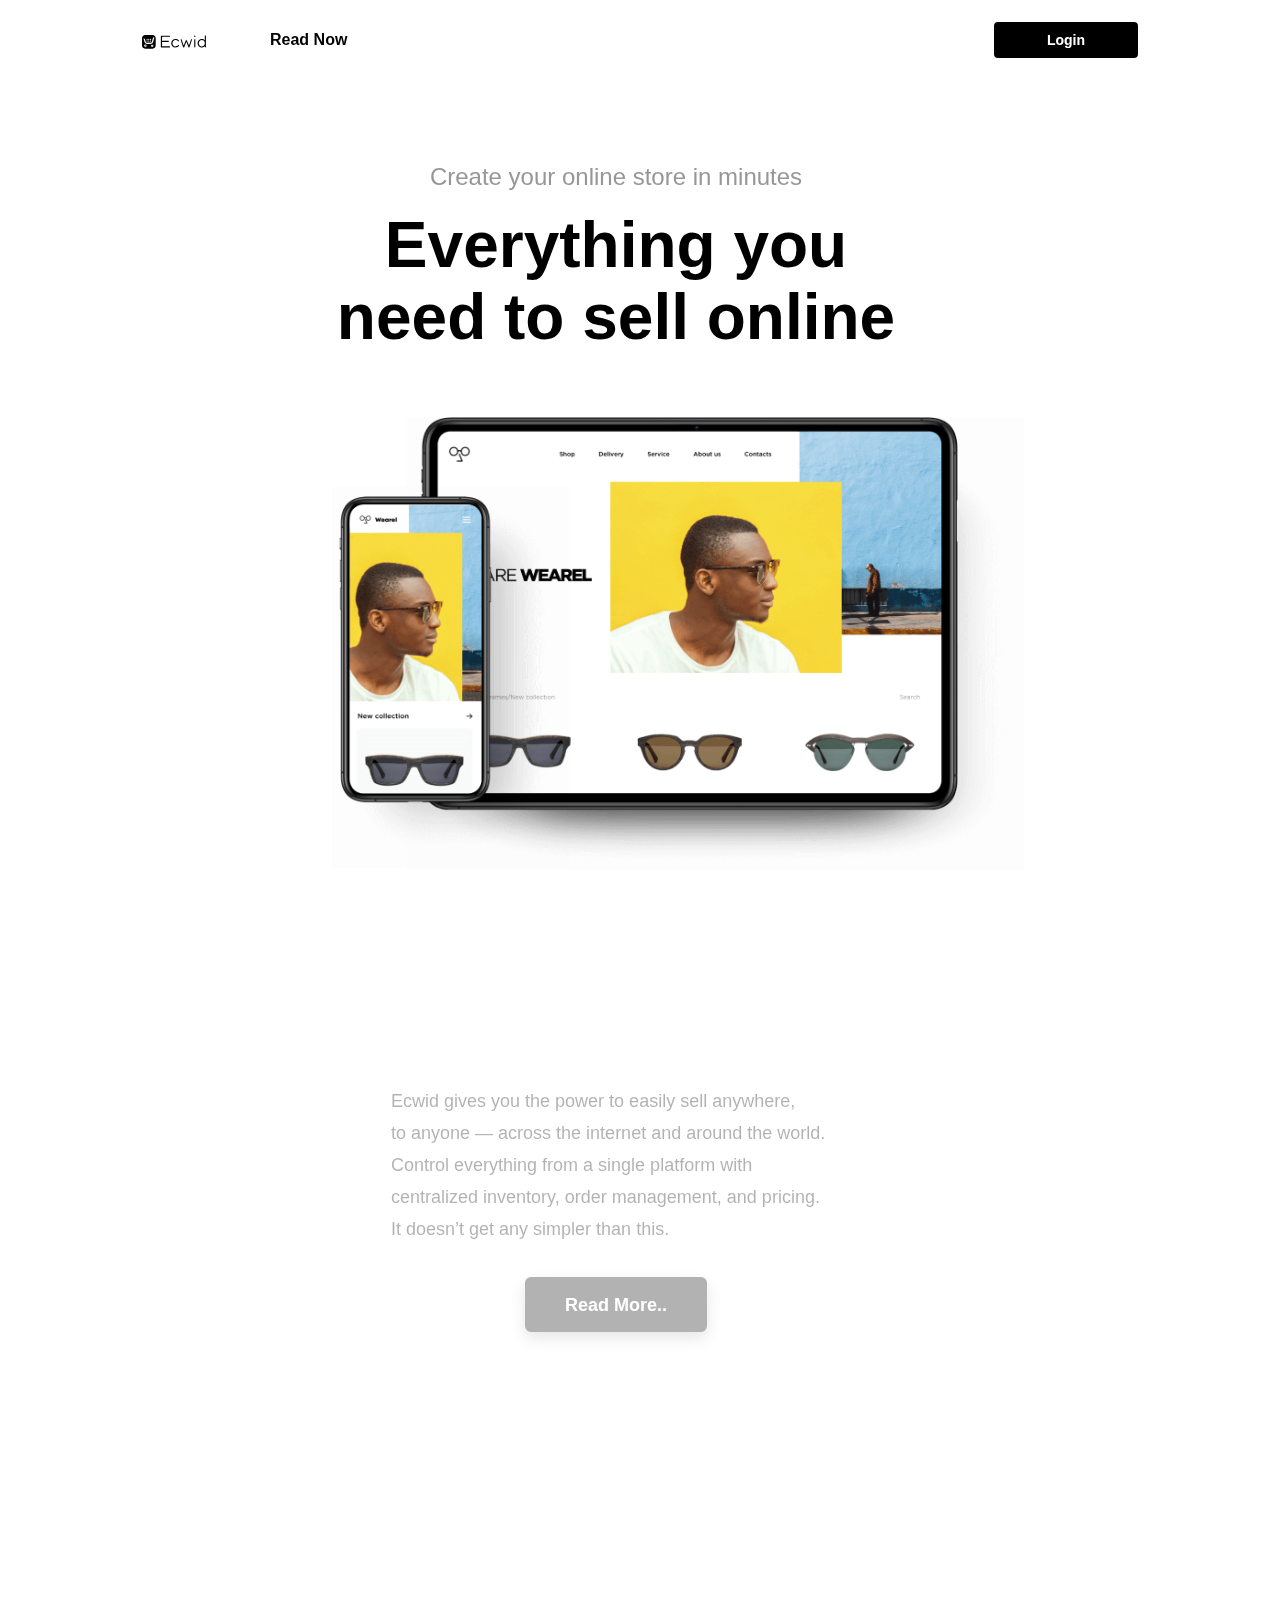
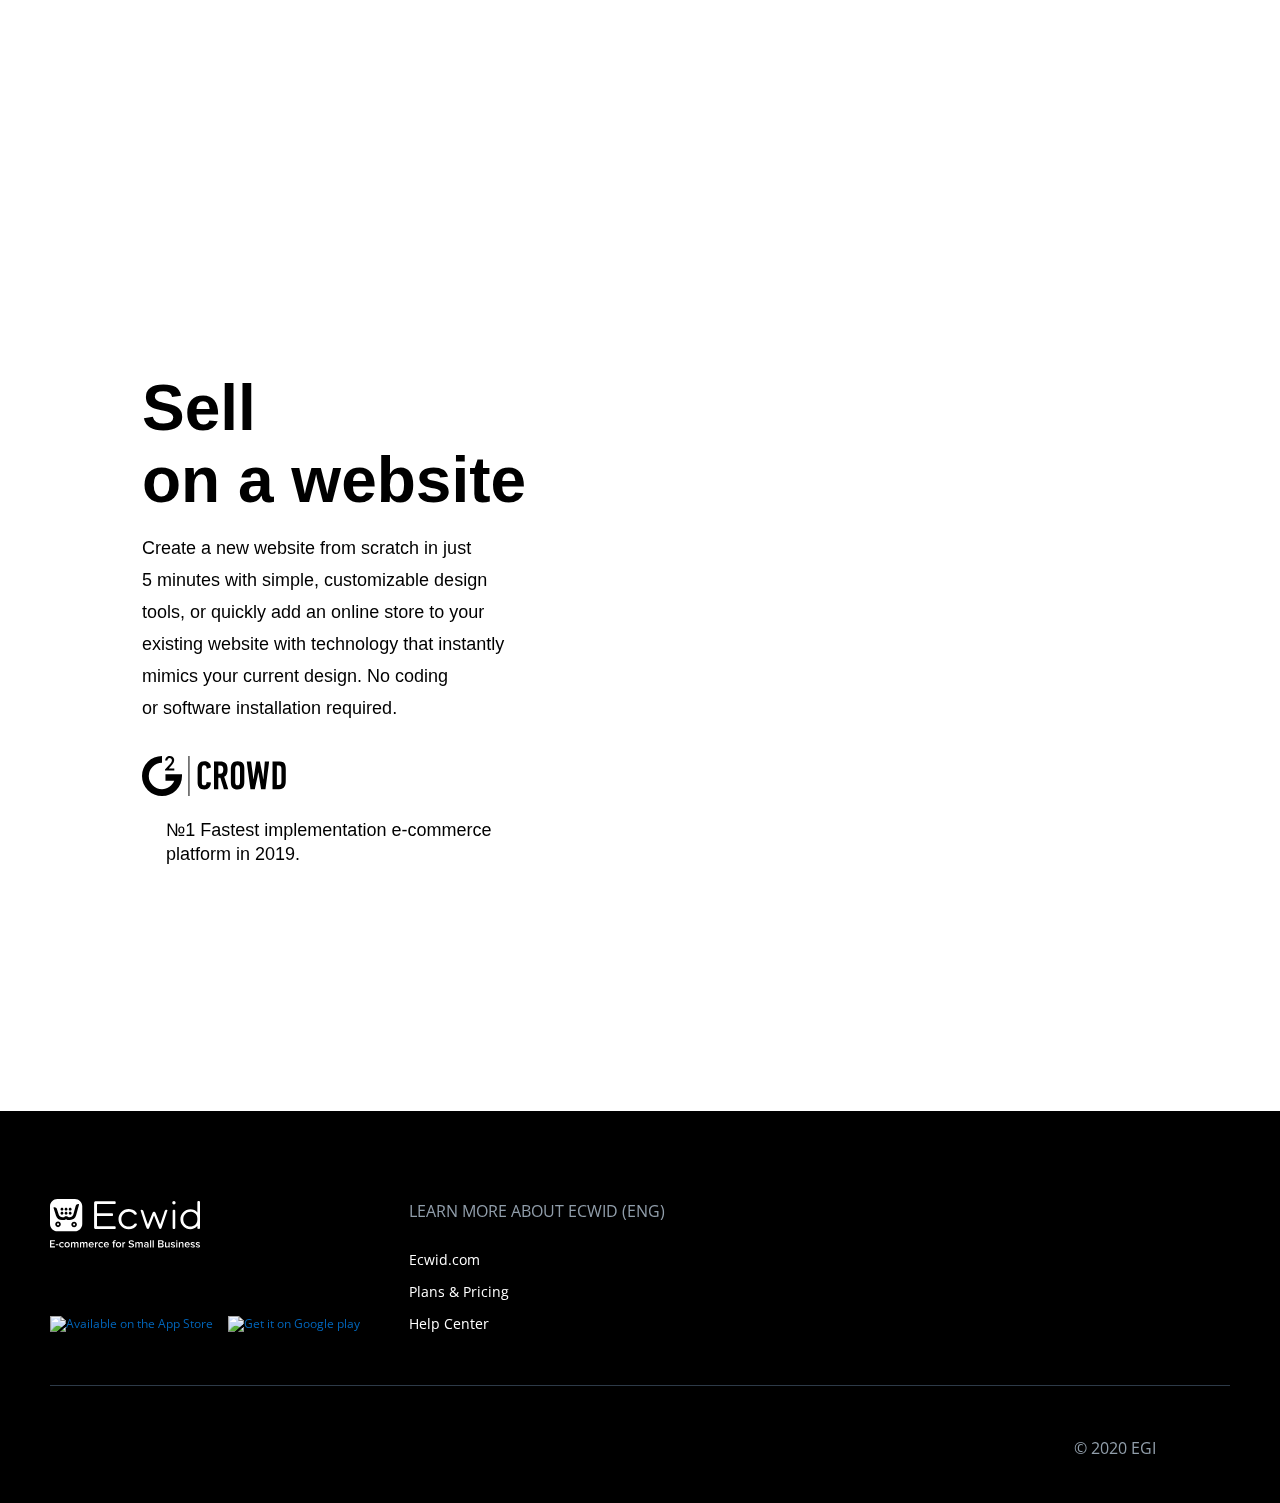
==== commit a6349625: "third commit" ====
--- a/index.html
+++ b/index.html
@@ -2,28 +2,52 @@
 <html lang=en-US>
 
 <head>
-	<meta
-name=viewport content="width=device-width, initial-scale=1.0, maximum-scale=1.0, minimum-scale=1.0, user-scalable=no"><title>Everything you need to sell online</title><meta
-http-equiv=Content-Type content="text/html; charset=utf-8">
-<link rel="shortcut icon" href=https://www.ecwid.com/favicon.ico>
-<link rel="shortcut icon" sizes=192x192 href=./egi/favicons/com/favicon_192.png>
-<link rel=icon sizes=16x16 type=image/png href=./egi/favicons/com/favicon_16.png>
-<link rel=icon sizes=32x32 type=image/png href=./egi/favicons/com/favicon_32.png>
-<link rel=icon sizes=96x96 type=image/png href=./egi/favicons/com/favicon_96.png>
-<link rel=apple-touch-icon href=./egi/favicons/com/favicon_120.png>
-<link rel=apple-touch-icon sizes=152x152 href=./egi/favicons/com/favicon_152.png>
-<link rel=apple-touch-icon sizes=180x180 href=./egi/favicons/com/favicon_180.png>
-<link rel=apple-touch-icon sizes=167x167 href=./egi/favicons/com/favicon_167.png>
-<link rel=apple-touch-icon-precomposed href=./egi/favicons/com/favicon_152.png>
-<meta name=msapplication-config content=https://don16obqbay2c.cloudfront.net/favicons/com/browserconfig.xml>
-<meta name=msapplication-TileColor content=#000000>
-<meta name=msapplication-TileImage content=https://don16obqbay2c.cloudfront.net/favicons/com/favicon_144.png>
-<link rel=mask-icon href=https://don16obqbay2c.cloudfront.net/favicons/favicon.svg color=#000000>
-
-<link href="https://fonts.googleapis.com/css?family=Open+Sans:300,300italic,400,400italic,600,700&amp;subset=cyrillic,latin" rel=stylesheet type=text/css>
-<link href=./egi/wp-content/themes/ecwid/calypso.a3e03e3b.css rel=stylesheet type=text/css>
-<script src=./egi/wp-content/themes/ecwid/js/jquery.min.e96616f4.js></script>
-</head>
+		  <meta charset="utf-8">
+		  <meta http-equiv="x-ua-compatible" content="ie=edge">
+		  <title>Blog_Master - Home One</title>
+		  <meta name="description" content="">
+		  <meta name="viewport" content="width=device-width, initial-scale=1">
+		  <link rel="shortcut icon" type="image/png" href="assets/images/favicon.png">
+		  <!-- Place favicon.ico in the root directory -->
+		  <!-- all css here -->
+		  <!-- bootstrap v3.3.7 css -->
+		  <link rel="stylesheet" href="assets/css/bootstrap.min.css">
+		  <!-- animate css -->
+		  <link rel="stylesheet" href="assets/css/animate.css">
+		  <!-- owl.carousel.2.0.0-beta.2.4 css -->
+		  <link rel="stylesheet" href="assets/css/owl.carousel.css">
+		  <!-- font-awesome v4.6.3 css -->
+		  <link rel="stylesheet" href="assets/css/font-awesome.min.css">
+		  <!-- magnific-popup.css -->
+		  <link rel="stylesheet" href="assets/css/magnific-popup.css">
+		  <!-- slicknav.min.css -->
+		  <link rel="stylesheet" href="assets/css/slicknav.min.css">
+		  <!-- style css -->
+		  <link rel="stylesheet" href="assets/css/styles.css">
+		  <!-- responsive css -->
+		  <link rel="stylesheet" href="assets/css/responsive.css">
+		  <!-- modernizr css -->
+		  <script src="assets/js/vendor/modernizr-2.8.3.min.js"></script>
+	  
+		  <link rel="shortcut icon" href=https://www.ecwid.com/favicon.ico>
+	  <link rel="shortcut icon" sizes=192x192 href=./egi/favicons/com/favicon_192.png>
+	  <link rel=icon sizes=16x16 type=image/png href=./egi/favicons/com/favicon_16.png>
+	  <link rel=icon sizes=32x32 type=image/png href=./egi/favicons/com/favicon_32.png>
+	  <link rel=icon sizes=96x96 type=image/png href=./egi/favicons/com/favicon_96.png>
+	  <link rel=apple-touch-icon href=./egi/favicons/com/favicon_120.png>
+	  <link rel=apple-touch-icon sizes=152x152 href=./egi/favicons/com/favicon_152.png>
+	  <link rel=apple-touch-icon sizes=180x180 href=./egi/favicons/com/favicon_180.png>
+	  <link rel=apple-touch-icon sizes=167x167 href=./egi/favicons/com/favicon_167.png>
+	  <link rel=apple-touch-icon-precomposed href=./egi/favicons/com/favicon_152.png>
+	  <meta name=msapplication-config content=https://don16obqbay2c.cloudfront.net/favicons/com/browserconfig.xml>
+	  <meta name=msapplication-TileColor content=#000000>
+	  <meta name=msapplication-TileImage content=https://don16obqbay2c.cloudfront.net/favicons/com/favicon_144.png>
+	  <link rel=mask-icon href=https://don16obqbay2c.cloudfront.net/favicons/favicon.svg color=#000000>
+	  
+	  <link href="https://fonts.googleapis.com/css?family=Open+Sans:300,300italic,400,400italic,600,700&amp;subset=cyrillic,latin" rel=stylesheet type=text/css>
+	  <link href=./egi/wp-content/themes/ecwid/calypso.a3e03e3b.css rel=stylesheet type=text/css>
+	  <script src=./egi/wp-content/themes/ecwid/js/jquery.min.e96616f4.js></script>
+	  </head>
 
 <body id=p-26481 class>
 <div class="main-container  main-container--EW19">
--- a/assets/css/styles.css
+++ b/assets/css/styles.css
@@ -0,0 +1,1904 @@
+/*-----------------------------------------------------------------------------------
+
+    Template Name:
+    Template URI:
+    Description: This is html5 template
+    Author: Kaji Hasibur Rahman
+    Author URI:
+    Version: 1.0
+-----------------------------------------------------------------------------------
+    CSS INDEX
+    ===================
+
+    1. Theme Default CSS (body, link color, section etc)433
+    2. header-area start
+    3. slider-area start
+    4. service-area start
+    5. callto-action-area start
+    6. about-area start
+    7. project-area start
+    8. team-area start
+    9. testmonial-area start
+    10. pricing-area start
+    11. footer-area start
+    12. home page two style here
+    13. fanfact-area start
+    14. blog-area start
+    15. breadcumb-area start
+    16. sidebar-area start
+    17. blog-details-area start
+    18. contact-area start
+    19. 404-area start
+
+-----------------------------------------------------------------------------------*/
+
+
+/*========================================================================================================
+                                        defolt-css here
+ ========================================================================================================*/
+
+@import url('https://fonts.googleapis.com/css?family=Roboto:300,400,400i,500,500i,700');
+* {
+    margin: 0;
+    padding: 0;
+}
+body {
+    font-family: 'Roboto', sans-serif;
+    font-size: 15px;
+    line-height: 25px;
+    color: #222;
+    font-weight: 400;
+}
+.floatleft {
+    float: left;
+}
+.floatright {
+    float: right;
+}
+img {
+    max-width: 100%;
+    height: auto
+}
+.fix {
+    overflow: hidden
+}
+p {
+    margin: 0px;
+}
+h1,
+h2,
+h3,
+h4,
+h5,
+h6 {
+    color: #222;
+    margin-bottom: 10px;
+    font-weight: 700;
+    margin-top: 0px;
+}
+input:focus,
+select:focus {
+    outline: none;
+}
+input,
+button {
+    transition: all .3s;
+    -webkit-transition: all .3s;
+    -moz-transition: all .3s;
+}
+button {
+    cursor: pointer;
+}
+a {
+    -webkit-transition: all 0.3s ease 0s;
+    transition: all 0.3s ease 0s;
+    -webkit-transition: all .3s;
+    -moz-transition: all .3s;
+    text-decoration: none;
+    color: #222;
+    font-size: 14px;
+}
+i {
+    -webkit-transition: all 0.3s ease 0s;
+    transition: all 0.3s ease 0s;
+    -moz-transition: all .3s;
+}
+a:hover {
+    color: #ff9000;
+}
+a:active,
+a:hover,
+a:focus {
+    outline: none;
+    text-decoration: none;
+}
+button:focus {
+    outline: none;
+}
+ul {
+    list-style: outside none none;
+    margin: 0;
+    padding: 0;
+}
+:before,
+:after {
+    transition: all .3s;
+    -webkit-transition: all .3s;
+    -moz-transition: all .3s;
+}
+div {
+    transition: all .3s;
+    -webkit-transition: all .3s;
+    -moz-transition: all .3s;
+}
+.black-opacity {
+    position: relative;
+    z-index: 9;
+}
+.black-opacity:before {
+    position: absolute;
+    left: 0;
+    top: 0;
+    width: 100%;
+    height: 100%;
+    background: #000;
+    content: "";
+    opacity: .90;
+    -ms-filter: "progid:DXImageTransform.Microsoft.Alpha(Opacity=50)";
+}
+.bg-img-1 {
+    background: url(../images/bg/1.jpg) no-repeat center center / cover
+}
+.bg-img-2 {
+    background: url(../images/bg/2.html) no-repeat center center / cover
+}
+.bg-img-3 {
+    background: url(../images/bg/3.html) no-repeat center center / cover
+}
+.bg-img-4 {
+    background: url(../images/bg/4.html) no-repeat center center / cover
+}
+.bg-img-5 {
+    background: url(../images/bg/6.html) no-repeat center center / cover
+}
+.bg-img-6 {
+    background: url(../images/bg/7.html) no-repeat center center / cover
+}
+.pt-80 {
+    padding-top: 80px;
+}
+.pb-80 {
+    padding-bottom: 80px;
+}
+.ptb-80 {
+    padding: 80px 0;
+}
+.mb-40 {
+    margin-bottom: 40px;
+}
+.mb-60 {
+    margin-bottom: 60px;
+}
+.mb-30 {
+    margin-bottom: 30px;
+}
+.mb-80 {
+    margin-bottom: 80px;
+}
+.bg-1 {
+    background: #222;
+}
+.bg-fff {
+    background: #fff;
+}
+a#scrollUp {
+    position: fixed;
+    right: 10px;
+    bottom: 20px;
+    height: 45px;
+    width: 45px;
+    background: #222;
+    text-align: center;
+    line-height: 45px;
+    color: #fff;
+    font-size: 12px;
+    border-radius: 5px;
+}
+a#scrollUp:hover {
+    background: #ff9000;
+}
+.header-bottom-area.sticky-menu {
+    width: 100%;
+    left: 0;
+    top: 0px;
+    position: fixed;
+    z-index: 9999999;
+    background: #fff;
+    box-shadow: 0px 1px 2px rgba(0, 0, 0, .1);
+    -webkit-transition: all 0.5s ease 0s;
+    transition: all 0.5s ease 0s;
+    -webkit-animation: 500ms ease-in-out 0s normal none 1 running fadeInDown;
+    animation: 500ms ease-in-out 0s normal none 1 running fadeInDown;
+}
+
+/*------------------header-area start------------------*/
+.header-top {
+    padding: 15px 0px;
+    color: #fff;
+}
+.header-top-right ul li {
+    display: inline-block;
+    margin-left: 30px;
+}
+.header-top-right ul li:first-child {
+    margin-left: 0px;
+}
+.header-top-right ul li a {
+    color: #fff;
+}
+.header-top-right ul li a:hover {
+    color: #f47e00;
+    text-shadow: 0px 2px 3px rgba(0, 0, 0, .1);
+}
+.mainmenu ul li {
+    display: inline-block;
+    margin-left: 25px;
+    position: relative;
+}
+.mainmenu ul li:first-child {
+    margin-left: 0px;
+}
+.mainmenu ul li a {
+    font-size: 15px;
+    font-weight: 700;
+    padding: 40px 0px;
+    display: block;
+    text-transform: uppercase;
+}
+.mainmenu ul li:hover>a,
+.mainmenu ul>li.active>a {
+    color: #ff9000;
+}
+.mainmenu ul li>ul {
+    position: absolute;
+    left: 0;
+    top: 100%;
+    width: 200px;
+    background: #fff;
+    box-shadow: 0px 2px 3px rgba(0, 0, 0, .1);
+    z-index: 99;
+    border-top: 2px solid #ff9000;
+    transition: all .3s;
+    -webkit-transition: all .3s;
+    -moz-transition: all .3s;
+    transform: scaleY(0);
+    -webkit-transform: scaleY(0);
+    -moz-transform: scaleY(0);
+    -webkit-transform-origin: top;
+    -moz-transform-origin: top;
+    visibility: hidden;
+    opacity: 0;
+    -ms-filter: "progid:DXImageTransform.Microsoft.Alpha(Opacity=0)";
+}
+.mainmenu ul li:hover>ul {
+    visibility: visible;
+    opacity: 1;
+    -ms-filter: "progid:DXImageTransform.Microsoft.Alpha(Opacity=100)";
+    transform: scaleY(1);
+    -webkit-transform: scaleY(1);
+    -moz-transform: scaleY(1);
+}
+.mainmenu ul li>ul li {
+    display: block;
+    margin: 0px;
+}
+.mainmenu ul li>ul li a {
+    padding: 10px 10px;
+    font-weight: 400;
+    text-transform: capitalize;
+}
+.mainmenu ul li>ul li:hover>a,
+.mainmenu ul li>ul li.active>a {
+    background: #ff9000;
+    color: #fff;
+}
+.mainmenu ul li>ul li a i {
+    line-height: 26px;
+}
+.mainmenu ul li>ul li>ul {
+    left: 100%;
+    top: 0;
+}
+.search-form form {
+    position: relative;
+    margin: 25px 0px;
+}
+.search-form input {
+    width: 100%;
+    height: 50px;
+    border-radius: 25px;
+    border: 1px solid #e5e5e5;
+    padding: 0px 60px 0px 25px;
+}
+.search-form button {
+    position: absolute;
+    right: 0;
+    top: 0;
+    width: 60px;
+    height: 50px;
+    background: #ff9000;
+    font-size: 15px;
+    color: #fff;
+    border: none;
+    cursor: pointer;
+    border-top-right-radius: 25px;
+    border-bottom-right-radius: 25px;
+}
+.search-form button:hover {
+    background: #222;
+}
+.logo {
+    padding: 24px 0;
+}
+/*------------------header-area end------------------*/
+
+/*----------------------------responsiv-area start --------------------------*/
+.responsive-menu-wrap {
+    position: relative;
+}
+.responsive-menu-wrap .slicknav_btn {
+    background-color: transparent;
+    border-radius: 0;
+    display: block;
+    float: right;
+    margin: 2px 0;
+    padding: 18px 0;
+    text-decoration: none;
+    text-shadow: none;
+    vertical-align: middle;
+    height: 50px;
+    width: 50px;
+    background: #ff9000;
+    border-radius: 10px;
+}
+.slicknav_menu .slicknav_icon {
+    margin: 2px 12px;
+}
+.responsive-menu-wrap .slicknav_menu .slicknav_menutxt {
+    display: none;
+}
+.responsive-menu-wrap .slicknav_menu {
+    background: transparent none repeat scroll 0 0;
+    font-size: 15px;
+    padding: 9px 0;
+    position: absolute;
+    right: 0;
+    top: 0;
+}
+.responsive-menu-wrap .slicknav_menu .slicknav_icon-bar {
+    border-radius: 0;
+    box-shadow: none;
+    -webkit-box-shadow: none;
+    -moz-box-shadow: none;
+    display: block;
+    height: 2px;
+    width: 25px;
+    background: #fff;
+}
+.responsive-menu-wrap .slicknav_nav {
+    background: #222;
+    border-radius: 0px;
+    clear: both;
+    color: #fff;
+    font-size: 15px;
+    margin: 0;
+    padding: 5px 0;
+    position: relative;
+    top: 14px;
+    width: 290px;
+    left: 0px;
+    z-index: 9999999;
+    position: relative;
+    border-radius: 5px;
+}
+.slicknav_nav a {
+    color: #f1f1f1;
+    text-decoration: none;
+    text-transform: capitalize;
+}
+.slicknav_nav a i {
+    display: none
+}
+.slicknav_nav a:hover {
+    background: transparent none repeat scroll 0 0;
+    border-radius: 0;
+    text-shadow: 0px 3px 5px rgba(0, 0, 0, .5);
+    color: #fff;
+}
+.responsive-menu-wrap .slicknav_nav .slicknav_row:hover {
+    background: transparent;
+}
+.responsive-menu-wrap .slicknav_nav .slicknav_arrow {
+    font-size: 10px;
+    margin: 5px;
+    float: right;
+}
+.responsive-menu-wrap .slicknav_open .slicknav_icon span:first-child {
+    transform: rotate(-45deg);
+    -webkit-transform: rotate(-45deg);
+    -moz-transform: rotate(-45deg);
+    position: relative;
+    top: 5px;
+}
+.responsive-menu-wrap .slicknav_open .slicknav_icon span:last-child {
+    transform: rotate(45deg);
+    -webkit-transform: rotate(45deg);
+    -moz-transform: rotate(45deg);
+}
+.responsive-menu-wrap .slicknav_open .slicknav_icon span:nth-child(2) {
+    display: none
+}
+/*------------- responsiv-area end ---------------*/
+
+/*------------------featured-area start------------------*/
+.featured-area {
+    display: -webkit-box;
+    display: -ms-flexbox;
+    display: flex;
+}
+.featured-items {
+    margin-right: 30px;
+    position: relative;
+    width: 33.33%;
+    overflow: hidden;
+    border-radius: 5px;
+}
+.featured-items:last-child {
+    margin-right: 0px;
+}
+.featured-items img {
+    width: 100%;
+}
+.featured-content {
+    position: absolute;
+    left: 0;
+    bottom: 0px;
+    width: 60%;
+    padding: 0px 0px 40px 40px;
+    z-index: 99;
+}
+.featured-content p {
+    color: #fff;
+    font-weight: 700;
+}
+.featured-content span {
+    display: block;
+    font-size: 13px;
+    color: #fff;
+    margin-bottom: 15px;
+}
+.featured-content h2 {
+    font-size: 25px;
+    font-weight: 700;
+    color: #fff;
+    line-height: 37px;
+    margin-bottom: 25px;
+}
+.featured-content a {
+    display: inline-block;
+    padding: 10px 25px;
+    background: #ff9000;
+    border-radius: 20px;
+    color: #fff;
+    font-weight: 500;
+}
+.featured-content a:hover {
+    background: #fff;
+    color: #222;
+}
+.hover {
+    position: absolute;
+    z-index: 9;
+    width: 100%;
+    height: 100%;
+    top: 0;
+    overflow: hidden;
+}
+.hover span {
+    width: 50%;
+    height: 50%;
+    background: #000;
+    display: block;
+    transition: all .3s;
+    -webkit-transition: all .3s;
+    -moz-transition: all .3s;
+    opacity: 0;
+    -ms-filter: "progid:DXImageTransform.Microsoft.Alpha(Opacity=0)";
+    visibility: hidden;
+}
+.featured-items:hover .hover span {
+    opacity: .8;
+    -ms-filter: "progid:DXImageTransform.Microsoft.Alpha(Opacity=80)";
+    visibility: visible;
+}
+.hover span.hover-one,
+.hover span.hover-two {
+    float: left;
+}
+.hover span.hover-three,
+.hover span.hover-four {
+    float: right;
+}
+.hover span.hover-one {
+    -webkit-transform: translateY(-100%);
+    transform: translateY(-100%);
+}
+.featured-items:hover .hover span.hover-one {
+    -webkit-transform: translateY(0);
+    transform: translateY(0);
+}
+.hover span.hover-two {
+    -webkit-transform: translateX(100%);
+    transform: translateX(100%);
+}
+.featured-items:hover .hover span.hover-two {
+    -webkit-transform: translateX(0);
+    transform: translateX(0);
+}
+.hover span.hover-three {
+    -webkit-transform: translateY(100%);
+    transform: translateY(100%);
+}
+.featured-items:hover .hover span.hover-three {
+    -webkit-transform: translateY(0);
+    transform: translateY(0);
+}
+.hover span.hover-four {
+    -webkit-transform: translateX(-100%);
+    transform: translateX(-100%);
+}
+.featured-items:hover .hover span.hover-four {
+    -webkit-transform: translateX(0);
+    transform: translateX(0);
+}
+
+/*------------------featured-area end------------------*/
+.banner-wrap {
+    position: relative;
+    z-index: 9;
+    border-radius: 5px;
+    overflow: hidden;
+}
+.banner-wrap:before {
+    position: absolute;
+    left: 0;
+    top: 0;
+    width: 100%;
+    height: 100%;
+    background: #000;
+    content: "";
+    z-index: 9;
+    opacity: 0;
+    -ms-filter: "progid:DXImageTransform.Microsoft.Alpha(Opacity=0)";
+}
+.banner-wrap:hover:before {
+    opacity: .4;
+    -ms-filter: "progid:DXImageTransform.Microsoft.Alpha(Opacity=40)";
+}
+.banner-wrap .featured-content {
+    width: 45%;
+}
+.banner-wrap .featured-content p.pragraph {
+    font-weight: 400;
+}
+.banner-wrap a {
+    position: absolute;
+    left: 50%;
+    top: 50%;
+    -webkit-transform: translate(-50%, -50%);
+    transform: translate(-50%, -50%);
+    height: 55px;
+    width: 55px;
+    background: #ff9000;
+    color: #fff;
+    line-height: 55px;
+    font-size: 16px;
+    text-align: center;
+    border-radius: 50%;
+    z-index: 999;
+}
+.banner-wrap a:hover {
+    color: #ff9000;
+    background: #fff;
+}
+
+/*------------------post-area strat------------------*/
+.section-title h2 {
+    font-weight: 800;
+    margin-bottom: 40px;
+    padding-bottom: 20px;
+    line-height: 22px;
+    border-bottom: 1px solid #e5e5e5;
+}
+.post-wrap {
+    overflow: hidden;
+    border: 1px solid #e5e5e5;
+    border-radius: 10px;
+    margin-bottom: 30px;
+}
+.post-img {
+    float: left;
+    margin-right: 40px;
+    position: relative;
+    border-radius: 8px;
+}
+.post-img img {
+    visibility: hidden;
+}
+.post-img:before {
+    position: absolute;
+    left: 0;
+    width: 100%;
+    height: 100%;
+    content: "";
+    background: #000;
+    top: 0;
+    border-radius: 8px;
+    opacity: 0;
+    -ms-filter: "progid:DXImageTransform.Microsoft.Alpha(Opacity=0)";
+}
+.post-wrap:hover .post-img:before {
+    opacity: .5;
+    -ms-filter: "progid:DXImageTransform.Microsoft.Alpha(Opacity=50)";
+}
+.post-content {
+    position: relative;
+    overflow: hidden;
+    padding: 25px 0px;
+}
+.post-content h3 {
+    font-weight: 700;
+    margin-bottom: 15px;
+}
+.post-content h3 a {
+    font-size: 20px;
+}
+.post-content p {
+    font-weight: 700;
+}
+.post-content span {
+    display: block;
+    font-size: 13px;
+    color: #666;
+}
+.pagination-wrapper {
+    margin-top: 20px;
+}
+.pagination-wrapper ul li {
+    display: inline-block;
+    margin: 0px 2px;
+}
+.pagination-wrapper ul li a,
+.pagination-wrapper ul li span {
+    height: 40px;
+    width: 40px;
+    display: block;
+    line-height: 40px;
+    background: #222;
+    color: #fff;
+    font-weight: 700;
+    border-radius: 50%;
+}
+.pagination-wrapper ul li a:hover,
+.pagination-wrapper ul li span {
+    background: #f47e00;
+}
+/*------------------post-area end------------------*/
+
+/*------------------tanding-post-area end------------------*/
+.tanding-post-area .featured-items {
+    width: 100%;
+    display: block;
+}
+.tanding-post-area .featured-content {
+    width: 85%;
+}
+.tanding-wrap {
+    position: relative;
+    overflow: hidden;
+    border-radius: 5px;
+}
+.tanding-content {
+    position: absolute;
+    left: 0;
+    top: 0;
+    width: 100%;
+    height: 100%;
+    display: -webkit-box;
+    display: -ms-flexbox;
+    display: flex;
+    -webkit-box-orient: vertical;
+    -webkit-box-direction: normal;
+    -ms-flex-direction: column;
+    flex-direction: column;
+    -webkit-box-pack: center;
+    -ms-flex-pack: center;
+    justify-content: center;
+    padding: 0px 70px;
+}
+.tanding-content h2 {
+    font-size: 20px;
+    font-weight: 700;
+    color: #fff;
+    margin-bottom: 0px;
+    font-family: Roboto;
+}
+/*------------------tanding-post-area end------------------*/
+
+/*------------------baking-news-area start------------------*/
+.booking-news-wrap {
+    overflow: hidden;
+    border-radius: 5px;
+    border: 1px solid #e5e5e5;
+}
+.booking-form {
+    width: 55%;
+    float: left;
+    padding: 45px 30px;
+}
+.booking-form h2 {
+    line-height: 30px;
+    font-size: 20px;
+    font-weight: 700;
+    text-align: center;
+    margin-bottom: 20px;
+    text-transform: capitalize;
+}
+.booking-form input {
+    width: 100%;
+    height: 50px;
+    border-radius: 5px;
+    border: 1px solid #e5e5e5;
+    margin-bottom: 15px;
+    padding-left: 20px;
+}
+.booking-form button {
+    width: 100%;
+    height: 50px;
+    border-radius: 5px;
+    background: #f47e00;
+    color: #fff;
+    font-weight: 500;
+    text-transform: capitalize;
+    border: none;
+}
+.booking-form button:hover {
+    background: #222;
+}
+.booking-img {
+    float: right;
+    width: 45%;
+    height: 415px !important;
+}
+.booking-img img {
+    visibility: hidden;
+}
+.booking-content {
+    padding: 112px 0;
+}
+.booking-content h3 {
+    margin-bottom: 20px;
+    font-size: 17px;
+    font-weight: 700;
+}
+.booking-content h2 {
+    font-size: 28px;
+    font-weight: 700;
+    line-height: 42px;
+    margin-bottom: 25px;
+}
+.booking-content a {
+    display: inline-block;
+    padding: 10px 30px;
+    border-radius: 20px;
+    background: #f47e00;
+    color: #fff;
+    font-weight: 500;
+    text-transform: uppercase;
+}
+.booking-content a:hover {
+    background: #222;
+}
+/*------------------baking-news-area end------------------*/
+
+/*------------------instagram-area start------------------*/
+.instagram-area {
+    display: -webkit-box;
+    display: -ms-flexbox;
+    display: flex;
+    position: relative;
+}
+.instagram-wrap a {
+    position: relative;
+    display: block;
+}
+.instagram-wrap a:before {
+    position: absolute;
+    left: 0;
+    top: 0;
+    width: 100%;
+    height: 100%;
+    background: #000;
+    content: "";
+    opacity: 0;
+    -ms-filter: "progid:DXImageTransform.Microsoft.Alpha(Opacity=0)";
+}
+.instagram-wrap:hover a:before {
+    opacity: .5;
+    -ms-filter: "progid:DXImageTransform.Microsoft.Alpha(Opacity=50)";
+}
+.instagram-wrap img {
+    width: 100%;
+}
+.instagram-content {
+    position: absolute;
+    left: 50%;
+    top: 50%;
+    -webkit-transform: translate(-50%, -50%);
+    transform: translate(-50%, -50%);
+}
+.instagram-content a {
+    padding: 10px 40px;
+    border-radius: 25px;
+    border: 2px solid #fff;
+    background: #f47e00;
+    color: #fff;
+    display: inline-block;
+    font-weight: 500;
+}
+.instagram-content a:hover {
+    background: #222;
+}
+/*------------------instagram-area end------------------*/
+
+/*------------------footer-area start------------------*/
+.footer-logo img {
+    margin-bottom: 25px;
+}
+.footer-logo p {
+    font-weight: 300;
+    margin-bottom: 15px;
+}
+.footer-logo ul li {
+    font-size: 15px;
+    font-weight: 700;
+    margin-bottom: 10px;
+    position: relative;
+    padding-left: 80px;
+    font-size: 15px;
+}
+.footer-logo ul li:last-child {
+    margin-bottom: 0px;
+}
+.footer-logo ul li span {
+    position: absolute;
+    left: 0;
+    top: 0;
+}
+.widget_recent_entries ul li {
+    overflow: hidden;
+    margin-bottom: 30px;
+}
+.widget_recent_entries ul li:last-child {
+    margin-bottom: 0px;
+}
+.widget_recent_entries-img {
+    float: left;
+    margin-right: 30px;
+}
+.widget_recent_entries-content {
+    overflow: hidden;
+    padding: 6px 0;
+}
+.widget_recent_entries-content h3 {
+    line-height: 26px;
+    font-weight: 700;
+    margin-bottom: 15px;
+}
+.widget_recent_entries-content h3 a {
+    font-size: 17px;
+    display: inline-block;
+}
+.widget_recent_entries-content h4 {
+    font-size: 14px;
+    font-weight: 700;
+    line-height: 20px;
+    font-family: Roboto;
+    margin-bottom: 0px;
+}
+.widget_recent_entries-content span {
+    display: block;
+    font-size: 13px;
+    color: #656565;
+}
+.footer-bottom-area {
+    padding: 20px 0px;
+    background: #f1f1f1;
+}
+.copyright p span {
+    display: block;
+}
+.copyright p span a {
+    color: #f47e00;
+}
+/*------------------footer-area end------------------*/
+
+/*=====================================================
+                    home2 style here
+=====================================================*/
+.header-area2 .header-bottom-area {
+    margin-top: 30px;
+}
+.header-area2 .mainmenu ul li a {
+    padding: 10px 0px;
+}
+.header-area2 .mainmenu {
+    margin: 25px 0 0;
+}
+.header-area2 .mainmenu ul li>ul li a {
+    padding: 10px 10px;
+}
+.header-area2 .search-form form {
+    margin: 25px 0px 0;
+}
+.featured-area2 {
+    display: block;
+}
+.featured-area2 .featured-items {
+    margin-right: 0;
+    border-radius: 0px;
+}
+.featured-area2 .flex-style {
+    display: -webkit-box;
+    display: -ms-flexbox;
+    display: flex;
+    -ms-flex-wrap: wrap;
+    flex-wrap: wrap;
+}
+.featured-area2 .featured-content {
+    width: 100%;
+    padding: 0px 25px 40px 30px;
+}
+
+/*--------popular-post-area start--------*/
+.popular-post-area {
+    margin-bottom: 40px;
+}
+.widget-title {
+    font-size: 24px;
+    font-weight: 700;
+    border-bottom: 1px solid #e5e5e5;
+    padding-bottom: 15px;
+    margin-bottom: 25px;
+}
+.popular-post-area .widget {
+    padding: 40px 30px;
+    border: 1px solid #e5e5e5;
+    width: 100%;
+    border-radius: 10px;
+    margin-bottom: 40px;
+}
+.widget_categories ul li {
+    display: block;
+    line-height: 33px;
+}
+.widget_categories ul li a {
+    position: relative;
+    padding-left: 20px;
+    display: block;
+}
+.widget_categories ul li:hover a {
+    padding-left: 25px;
+}
+.widget_categories ul li a:before {
+    position: absolute;
+    left: 0;
+    content: "\f054";
+    top: 0;
+    font-family: fontawesome;
+    font-size: 8px;
+}
+.widget_categories ul li:hover a:before {
+    left: 5px;
+    color: #f47e00;
+}
+.popular-post-area .post-wrap {
+    margin-bottom: 40px;
+}
+.popular-post-area .post-img {
+    float: none;
+    margin-right: 0px;
+}
+.popular-post-area .post-img img {
+    visibility: visible;
+    width: 100%;
+}
+.popular-post-area .post-content {
+    padding: 25px;
+}
+.popular-post-area .post-content h3 a {
+    font-size: 19px;
+}
+.tanding-post-area .booking-content {
+    padding: 0px;
+}
+/*--------popular-post-area end--------*/
+
+/*=====================================================
+                    home3 style here
+=====================================================*/
+/*--------slider-area start--------*/
+.slider-items {
+    position: relative;
+}
+.slider-items:before {
+    position: absolute;
+    left: 0;
+    top: 0;
+    width: 100%;
+    height: 100%;
+    background: #000;
+    content: "";
+    opacity: .5;
+    -ms-filter: "progid:DXImageTransform.Microsoft.Alpha(Opacity=50)";
+    z-index: 9;
+}
+.slider-items img {
+    visibility: hidden;
+}
+.slider-content {
+    position: absolute;
+    left: 0;
+    bottom: 110px;
+    z-index: 99;
+    width: 100%;
+}
+.slider-content p {
+    color: #fff;
+    font-size: 15px;
+    font-weight: 700;
+}
+.slider-content span {
+    display: block;
+    color: #fff;
+    margin-bottom: 15px;
+    font-size: 13px;
+}
+.slider-content h2 {
+    color: #fff;
+    line-height: 40px;
+    margin-bottom: 30px;
+    font-size: 30px;
+    font-weight: 700;
+}
+.slider-content a {
+    display: inline-block;
+    padding: 10px 30px;
+    background: #ff9000;
+    color: #fff;
+    font-size: 14px;
+    border-radius: 20px;
+}
+.slider-content a:hover {
+    color: #222;
+    background: #fff;
+}
+.slider-active .owl-nav div {
+    position: absolute;
+    right: 10px;
+    bottom: 110px;
+    height: 40px;
+    width: 40px;
+    background: #fff;
+    line-height: 40px;
+    text-align: center;
+    transition: all .3s;
+    -webkit-transition: all .3s;
+    -moz-transition: all .3s;
+    border-radius: 50%;
+}
+.slider-active .owl-nav div:hover {
+    background: #ff9000;
+    color: #fff;
+}
+.slider-active .owl-nav div.owl-prev {
+    right: 50px;
+}
+
+/*--------slider-area end--------*/
+.post-area2 .featured-items {
+    width: 100%;
+    margin-bottom: 30px;
+}
+.post-area2 .featured-content {
+    width: 90%;
+}
+.mt-40 {
+    margin-top: 40px;
+}
+.featured-post-wrap,
+.featured-post-wrap2 {
+    overflow: hidden;
+    border: 1px solid #e5e5e5;
+    border-radius: 10px;
+}
+.featured-post-wrap .featured-post-content {
+    float: left;
+    width: 61%;
+    padding: 125px 30px;
+}
+.featured-post-content h2 {
+    font-size: 20px;
+    line-height: 30px;
+    margin-bottom: 20px;
+}
+.featured-post-content h2 a {
+    font-size: 20px;
+    font-weight: 700;
+}
+.featured-post-wrap .featured-post-img {
+    float: right;
+    width: 39%;
+}
+.featured-post-wrap .featured-post-img img {
+    visibility: hidden;
+}
+.featured-post-content p {
+    font-weight: 700;
+    line-height: 20px;
+}
+.featured-post-img img {
+    width: 100%;
+}
+.featured-post-content span {
+    display: block;
+    font-size: 13px;
+}
+.featured-post-wrap2 .featured-post-content {
+    padding: 32px 30px;
+}
+.tending-active .owl-nav div {
+    position: absolute;
+    right: 15px;
+    height: 40px;
+    top: -90px;
+    width: 40px;
+    text-align: center;
+    line-height: 40px;
+    border-radius: 50%;
+    border: 1px solid #e5e5e5;
+    background: transparent;
+    font-size: 10px;
+}
+.tending-active .owl-nav div:hover {
+    background: #ff9000;
+    color: #fff;
+    border-color: #ff9000;
+}
+.tending-active .owl-nav div.owl-prev {
+    right: 65px;
+}
+.recent-post {
+    margin-bottom: 80PX;
+}
+
+/*=====================================================
+                    home5 style here
+=====================================================*/
+.slider-item2 {
+    position: relative;
+}
+.slider-item2 img {
+    visibility: hidden;
+}
+.slider-item2:before {
+    position: absolute;
+    left: 0;
+    top: 0;
+    width: 100%;
+    height: 100%;
+    background: #000;
+    content: "";
+    z-index: 9;
+    opacity: .5;
+    -ms-filter: "progid:DXImageTransform.Microsoft.Alpha(Opacity=50)";
+}
+.slider-content2 {
+    position: absolute;
+    left: 70px;
+    bottom: 205px;
+    width: 45%;
+    z-index: 999;
+}
+.slider-content2 p {
+    color: #fff;
+    font-weight: 700;
+}
+.slider-content2 span {
+    display: block;
+    color: #fff;
+    margin-bottom: 20px;
+}
+.slider-content2 h2 {
+    line-height: 40px;
+    color: #fff;
+    font-weight: 700;
+    font-size: 30px;
+    margin-bottom: 30px;
+}
+.slider-content2 a {
+    display: inline-block;
+    padding: 10px 30px;
+    border-radius: 20px;
+    background: #ff9000;
+    color: #fff;
+}
+.slider-content2 a:hover {
+    background: #fff;
+    color: #222;
+}
+.next-prev-style .owl-nav div {
+    position: absolute;
+    left: -100px;
+    top: 50%;
+    transform: translateY(-50%);
+    -webkit-transform: translateY(-50%);
+    -moz-transform: translateY(-50%);
+    height: 40px;
+    width: 40px;
+    background: #222;
+    color: #fff;
+    line-height: 40px;
+    text-align: center;
+    border-radius: 50%;
+}
+.next-prev-style .owl-nav div:hover {
+    background: #ff9000;
+}
+.next-prev-style .owl-nav div.owl-next {
+    left: auto;
+    right: -100px;
+}
+.popular-post-area2 {
+    margin-top: -95px;
+    position: relative;
+    z-index: 999;
+}
+.post {
+    padding: 0px 70px;
+}
+.post-area3 .widget {
+    padding: 40px 30px;
+    border: 1px solid #e5e5e5;
+    width: 100%;
+    border-radius: 10px;
+    margin-bottom: 40px;
+}
+.post-area3 .booking-wrap2 {
+    border: 1px solid #e5e5e5;
+    overflow: hidden;
+    border-radius: 10px;
+}
+.post-area3 .booking-form {
+    width: 100%;
+}
+.post-area3 .post-img {
+    height: auto !important;
+}
+
+/*--------breadcumb-area start--------*/
+.breadcumb-area {
+    padding: 70px 0px;
+    background: #f1f1f1;
+}
+.breadcumb-wrap h2 {
+    font-weight: 800;
+}
+.breadcumb-wrap ul li {
+    font-weight: 700;
+    display: inline-block;
+}
+.breadcumb-wrap ul li.active,
+.breadcumb-wrap ul li a:hover {
+    color: #ff9000;
+}
+/*--------breadcumb-area end--------*/
+
+/*--------about-area start--------*/
+.about-img {
+    position: relative;
+    overflow: hidden;
+    margin-bottom: 45px;
+    border-radius: 10px;
+}
+.about-img a {
+    position: absolute;
+    left: 50%;
+    top: 50%;
+    -webkit-transform: translate(-50%, -50%);
+    transform: translate(-50%, -50%);
+    height: 55px;
+    width: 55px;
+    background: #ff9000;
+    font-size: 20px;
+    line-height: 55px;
+    border-radius: 50%;
+    text-align: center;
+    color: #fff;
+}
+.about-img a:hover {
+    background: #fff;
+    color: #ff9000;
+}
+.about-img h3 {
+    position: absolute;
+    left: 0;
+    right: 0;
+    width: 100%;
+    bottom: 40px;
+    font-size: 20px;
+    line-height: 30px;
+    color: #fff;
+    text-align: center;
+}
+.about-img h3 span {
+    display: block;
+}
+.about-content h3 {
+    line-height: 38px;
+    font-size: 25px;
+    margin-bottom: 30px;
+}
+.about-content h3 span {
+    display: block;
+}
+.about-content p {
+    line-height: 27px;
+    font-size: 15px;
+    margin-bottom: 30px;
+}
+blockquote {
+    font-weight: 700;
+    font-style: italic;
+    font-size: 20px;
+    line-height: 35px;
+    display: block;
+    margin-bottom: 60px;
+}
+.about-images {
+    border-radius: 10px;
+    overflow: hidden;
+}
+.about-images img {
+    visibility: hidden;
+}
+.about-text p {
+    margin-bottom: 20px;
+}
+/*--------about-area end--------*/
+
+/*--------team-area start--------*/
+.team-title {
+    margin-bottom: 50px;
+}
+.team-title h2 {
+    font-size: 25px;
+    font-weight: 700;
+    margin-bottom: 20px;
+}
+.team-img {
+    position: relative;
+    overflow: hidden;
+}
+.team-content {
+    position: absolute;
+    left: 0;
+    width: 100%;
+    bottom: 0;
+    text-align: center;
+    padding: 30px 0px;
+    background: rgba(255, 144, 0, .8);
+    visibility: hidden;
+    -webkit-transform: scaleY(0);
+    transform: scaleY(0);
+    -webkit-transform-origin: bottom;
+    transform-origin: bottom;
+}
+.team-img:hover .team-content {
+    -webkit-transform: scaleY(1);
+    transform: scaleY(1);
+    visibility: visible;
+}
+.team-content h3 {
+    font-size: 18px;
+    font-weight: 700;
+    margin-bottom: 0px;
+    color: #fff;
+    line-height: 30px;
+    -webkit-transition: all .6s;
+    transition: all .6s;
+    margin-left: -30px;
+}
+.team-img:hover .team-content h3 {
+    margin-left: 0px;
+}
+.team-content p {
+    color: #fff;
+    -webkit-transition: all .6s;
+    transition: all .6s;
+    font-size: 14px;
+    font-weight: 300;
+    margin-right: -30px;
+}
+.team-img:hover .team-content p {
+    margin-right: 0px;
+}
+.booking-area2 .booking-content {
+    padding: 0px 0px 80px;
+}
+/*--------team-area end--------*/
+
+/*--------blog-area start--------*/
+.blog-area {
+    padding: 80px 0px 50px;
+}
+.blog-wrap {
+    margin-bottom: 30px;
+    border: 1px solid #e5e5e5;
+    border-radius: 10px;
+    overflow: hidden;
+}
+.blog-image {
+    position: relative;
+}
+.blog-image ul {
+    position: absolute;
+    left: 10px;
+    top: 10px;
+    outline: 2px solid #fff;
+    outline-offset: 3px;
+    height: 60px;
+    width: 50px;
+    text-align: center;
+    background: #fff;
+    padding: 8px 0px;
+}
+.blog-image ul li {
+    display: inline-block;
+    position: relative;
+    text-transform: uppercase;
+    font-weight: 700;
+    font-size: 12px;
+    display: block;
+}
+.blog-image ul li:first-child {
+    color: #ff9000;
+    font-size: 18px;
+}
+.blog-image iframe {
+    height: 235px;
+    width: 100%;
+}
+.blog-image img {
+    width: 100%;
+}
+.blog-content {
+    padding: 30px 20px;
+}
+.blog-content .blog-meta {
+    margin: 0px 0 20px;
+}
+.blog-content .blog-meta ul li {
+    margin-right: 10px;
+}
+.blog-content .blog-meta ul li:last-child {
+    margin-right: 0px;
+}
+.blog-content .blog-meta ul li a {
+    font-weight: 400;
+    color: #888;
+}
+.blog-content .blog-meta ul li a i {
+    font-size: 12px;
+}
+.blog-content h3,
+.blog-content h3 a {
+    font-size: 20px;
+    line-height: 28px;
+}
+.blog-content p {
+    margin-top: 20px;
+}
+/*--------blog-area end--------*/
+
+/*=====================================================
+                    blog-details page HERE
+=====================================================*/
+.blog-details-area .widget_recent_entries-img {
+    margin-right: 20px;
+}
+.blog-details-area .widget_recent_entries-content {
+    padding: 0px;
+}
+.blog-details-area .widget_recent_entries-content h3 a {
+    font-size: 16px;
+}
+.blog-details-area .widget_recent_entries-content h3 {
+    margin-bottom: 10px;
+}
+.blog-details-area .widget {
+    margin-bottom: 50px;
+}
+.blog-details-area .booking-wrap2 {
+    border-radius: 10px;
+    border: 1px solid #e5e5e5;
+    overflow: hidden;
+}
+.blog-details-area .booking-form {
+    width: 100%;
+}
+.blog-images {
+    position: relative;
+    margin-bottom: 45px;
+}
+.blog-audio iframe {
+    width: 100%;
+    height: 350px;
+    margin-bottom: 30px;
+}
+.blog-video iframe {
+    width: 100%;
+    height: 500px;
+    margin-bottom: 30px;
+}
+.blog-active {
+    overflow: hidden;
+}
+.blog-active .owl-nav div {
+    position: absolute;
+    left: -100px;
+    top: 50%;
+    transform: translateY(-50%);
+    -webkit-transform: translateY(-50%);
+    -moz-transform: translateY(-50%);
+    height: 45px;
+    width: 50px;
+    background: #fff;
+    color: #222;
+    font-size: 20px;
+    text-align: center;
+    line-height: 45px;
+}
+.blog-active .owl-nav div:hover {
+    color: #fff;
+    background: #ff9000;
+}
+.blog-active:hover .owl-nav div {
+    left: 0px;
+}
+.blog-active .owl-nav div.owl-next {
+    right: -100px;
+    left: auto;
+}
+.blog-active:hover .owl-nav div.owl-next {
+    right: 0;
+}
+.blog-meta {
+    margin-bottom: 30px;
+}
+.blog-meta ul li {
+    display: inline-block;
+    font-weight: 700;
+}
+.blog-wrapper blockquote {
+    margin-bottom: 3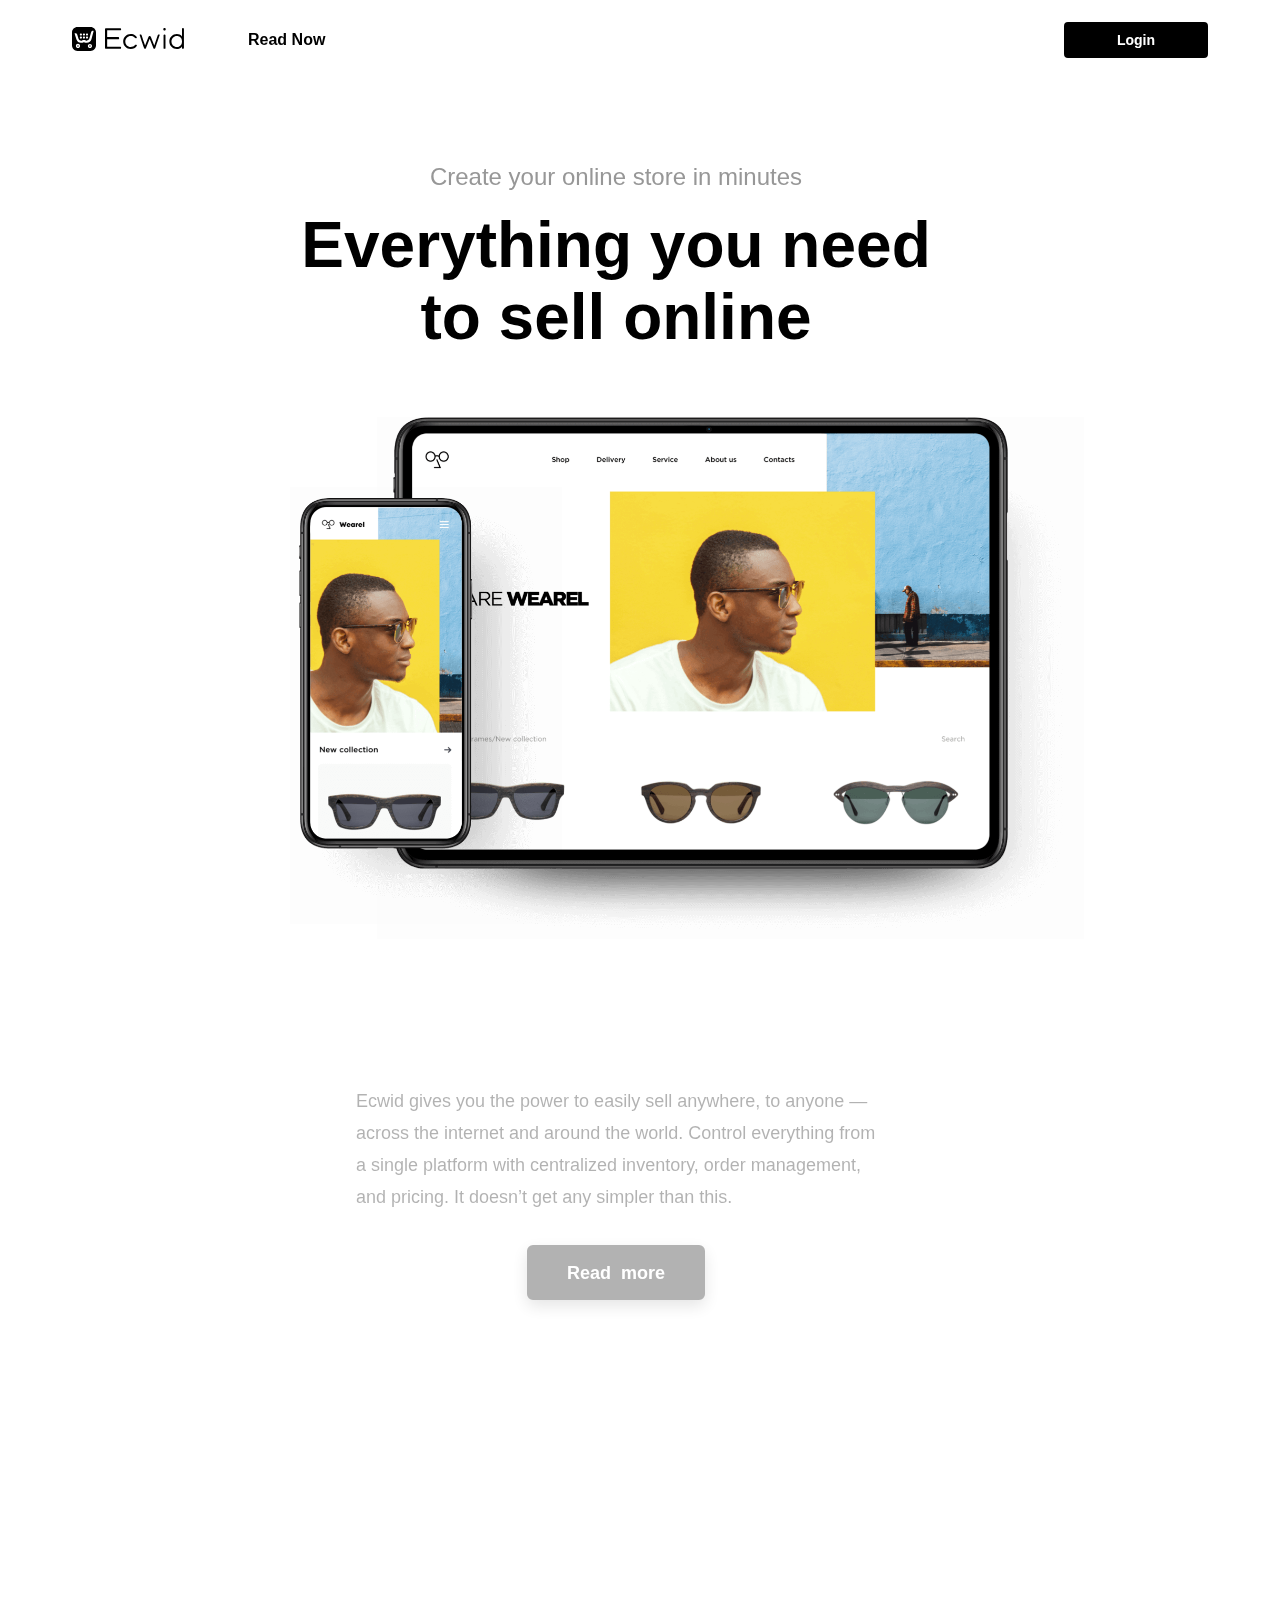
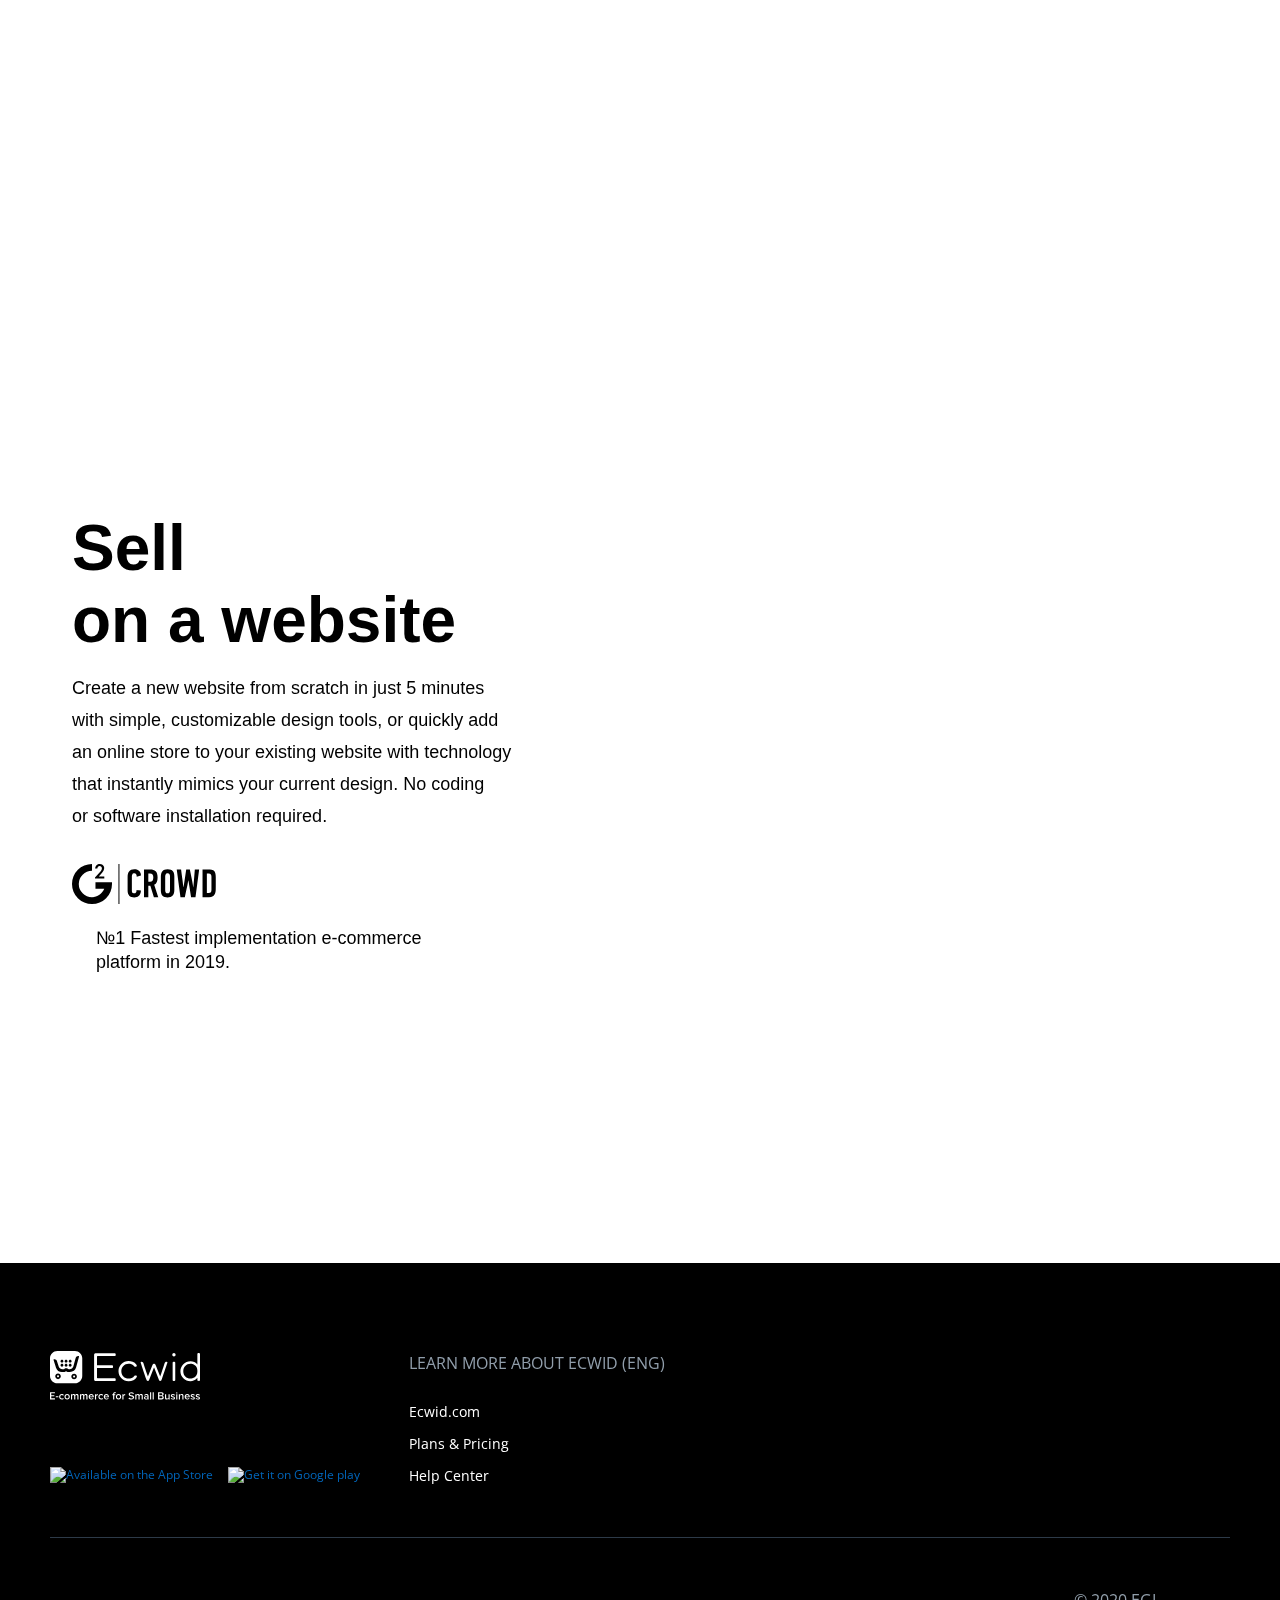
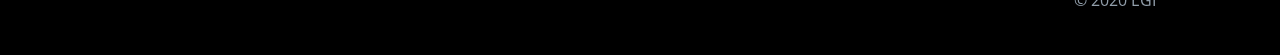
==== commit 1f2ac8f9: "Update index.html" ====
--- a/index.html
+++ b/index.html
@@ -2,174 +2,219 @@
 <html lang=en-US>
 
 <head>
-		  <meta charset="utf-8">
-		  <meta http-equiv="x-ua-compatible" content="ie=edge">
-		  <title>Blog_Master - Home One</title>
-		  <meta name="description" content="">
-		  <meta name="viewport" content="width=device-width, initial-scale=1">
-		  <link rel="shortcut icon" type="image/png" href="assets/images/favicon.png">
-		  <!-- Place favicon.ico in the root directory -->
-		  <!-- all css here -->
-		  <!-- bootstrap v3.3.7 css -->
-		  <link rel="stylesheet" href="assets/css/bootstrap.min.css">
-		  <!-- animate css -->
-		  <link rel="stylesheet" href="assets/css/animate.css">
-		  <!-- owl.carousel.2.0.0-beta.2.4 css -->
-		  <link rel="stylesheet" href="assets/css/owl.carousel.css">
-		  <!-- font-awesome v4.6.3 css -->
-		  <link rel="stylesheet" href="assets/css/font-awesome.min.css">
-		  <!-- magnific-popup.css -->
-		  <link rel="stylesheet" href="assets/css/magnific-popup.css">
-		  <!-- slicknav.min.css -->
-		  <link rel="stylesheet" href="assets/css/slicknav.min.css">
-		  <!-- style css -->
-		  <link rel="stylesheet" href="assets/css/styles.css">
-		  <!-- responsive css -->
-		  <link rel="stylesheet" href="assets/css/responsive.css">
-		  <!-- modernizr css -->
-		  <script src="assets/js/vendor/modernizr-2.8.3.min.js"></script>
-	  
-		  <link rel="shortcut icon" href=https://www.ecwid.com/favicon.ico>
-	  <link rel="shortcut icon" sizes=192x192 href=./egi/favicons/com/favicon_192.png>
-	  <link rel=icon sizes=16x16 type=image/png href=./egi/favicons/com/favicon_16.png>
-	  <link rel=icon sizes=32x32 type=image/png href=./egi/favicons/com/favicon_32.png>
-	  <link rel=icon sizes=96x96 type=image/png href=./egi/favicons/com/favicon_96.png>
-	  <link rel=apple-touch-icon href=./egi/favicons/com/favicon_120.png>
-	  <link rel=apple-touch-icon sizes=152x152 href=./egi/favicons/com/favicon_152.png>
-	  <link rel=apple-touch-icon sizes=180x180 href=./egi/favicons/com/favicon_180.png>
-	  <link rel=apple-touch-icon sizes=167x167 href=./egi/favicons/com/favicon_167.png>
-	  <link rel=apple-touch-icon-precomposed href=./egi/favicons/com/favicon_152.png>
-	  <meta name=msapplication-config content=https://don16obqbay2c.cloudfront.net/favicons/com/browserconfig.xml>
-	  <meta name=msapplication-TileColor content=#000000>
-	  <meta name=msapplication-TileImage content=https://don16obqbay2c.cloudfront.net/favicons/com/favicon_144.png>
-	  <link rel=mask-icon href=https://don16obqbay2c.cloudfront.net/favicons/favicon.svg color=#000000>
-	  
-	  <link href="https://fonts.googleapis.com/css?family=Open+Sans:300,300italic,400,400italic,600,700&amp;subset=cyrillic,latin" rel=stylesheet type=text/css>
-	  <link href=./egi/wp-content/themes/ecwid/calypso.a3e03e3b.css rel=stylesheet type=text/css>
-	  <script src=./egi/wp-content/themes/ecwid/js/jquery.min.e96616f4.js></script>
-	  </head>
+	<meta name=viewport
+		content="width=device-width, initial-scale=1.0, maximum-scale=1.0, minimum-scale=1.0, user-scalable=no">
+	<title>Everything you need to sell online</title>
+	<meta http-equiv=Content-Type content="text/html; charset=utf-8">
+	<link rel="shortcut icon" href=https://www.ecwid.com/favicon.ico>
+	<link rel="shortcut icon" sizes=192x192 href=./egi/favicons/com/favicon_192.png>
+	<link rel=icon sizes=16x16 type=image/png href=./egi/favicons/com/favicon_16.png>
+	<link rel=icon sizes=32x32 type=image/png href=./egi/favicons/com/favicon_32.png>
+	<link rel=icon sizes=96x96 type=image/png href=./egi/favicons/com/favicon_96.png>
+	<link rel=apple-touch-icon href=./egi/favicons/com/favicon_120.png>
+	<link rel=apple-touch-icon sizes=152x152 href=./egi/favicons/com/favicon_152.png>
+	<link rel=apple-touch-icon sizes=180x180 href=./egi/favicons/com/favicon_180.png>
+	<link rel=apple-touch-icon sizes=167x167 href=./egi/favicons/com/favicon_167.png>
+	<link rel=apple-touch-icon-precomposed href=./egi/favicons/com/favicon_152.png>
+	<meta name=msapplication-config content=https://don16obqbay2c.cloudfront.net/favicons/com/browserconfig.xml>
+	<meta name=msapplication-TileColor content=#000000>
+	<meta name=msapplication-TileImage content=https://don16obqbay2c.cloudfront.net/favicons/com/favicon_144.png>
+	<link rel=mask-icon href=https://don16obqbay2c.cloudfront.net/favicons/favicon.svg color=#000000>
+
+	<link
+		href="https://fonts.googleapis.com/css?family=Open+Sans:300,300italic,400,400italic,600,700&amp;subset=cyrillic,latin"
+		rel=stylesheet type=text/css>
+	<link href=./egi/wp-content/themes/ecwid/calypso.a3e03e3b.css rel=stylesheet type=text/css>
+	<script src=./egi/wp-content/themes/ecwid/js/jquery.min.e96616f4.js></script>
+</head>
 
 <body id=p-26481 class>
-<div class="main-container  main-container--EW19">
-<div class="calypso-page hpc-page hpc-page--autoheight calypso-header notranslate" id=menu-EW19 data-swiftype-index=false><div
-class="calypso-menu ">
-<div class=calypso-menu__background></div>
-<div class="calypso-menu__inner container">
-<div class="calypso-menu__group calypso-menu__group--1">
-<div class=calypso-menu__item>
-<div class=calypso-menu__logo>
-<a href=https://www.ecwid.com/in><svg xmlns=http://www.w3.org/2000/svg viewBox="0 0 112 24"><path d="M18.5436279 0H5.45637209C2.44353488 0 0 2.44353488 0 5.45748837V18.5436279C0 21.5575814 2.44353488 24 5.45637209 24H18.5436279C21.5575814 24 24 21.5575814 24 18.5436279V5.45637209C24 2.44353488 21.5564651 0 18.5436279 0zm-3.5374884 6.45767442c.5983256 0 1.0827907.48446511 1.0827907 1.0827907 0 .59832558-.4844651 1.08279069-1.0827907 1.08279069-.5983255 0-1.0827907-.48446511-1.0827907-1.08279069 0-.59832559.4844652-1.0827907 1.0827907-1.0827907zm0 3.05860465c.5983256 0 1.0827907.48446513 1.0827907 1.08279073 0 .5983255-.4844651 1.0827907-1.0827907 1.0827907-.5983255 0-1.0827907-.4844652-1.0827907-1.0827907 0-.5983256.4844652-1.08279073 1.0827907-1.08279073zm-3.0519069-3.05860465c.5983255 0 1.0827907.48446511 1.0827907 1.0827907 0 .59832558-.4844652 1.08279069-1.0827907 1.08279069-.5983256 0-1.0827907-.48446511-1.0827907-1.08279069 0-.59832559.4844651-1.0827907 1.0827907-1.0827907zm0 3.05860465c.5983255 0 1.0827907.48446513 1.0827907 1.08279073 0 .5983255-.4844652 1.0827907-1.0827907 1.0827907-.5983256 0-1.0827907-.4844652-1.0827907-1.0827907 0-.5983256.4844651-1.08279073 1.0827907-1.08279073zM8.90232558 6.45767442c.59832558 0 1.0827907.48446511 1.0827907 1.0827907 0 .59832558-.48446512 1.08279069-1.0827907 1.08279069s-1.0827907-.48446511-1.0827907-1.08279069c0-.59832559.48446512-1.0827907 1.0827907-1.0827907zm0 3.05860465c.59832558 0 1.0827907.48446513 1.0827907 1.08279073 0 .5983255-.48446512 1.0827907-1.0827907 1.0827907s-1.0827907-.4844652-1.0827907-1.0827907c0-.5983256.48446512-1.08279073 1.0827907-1.08279073zM5.96762791 20.9547907c-1.14306977 0-2.07069768-.9276279-2.07069768-2.0706977 0-1.144186.92762791-2.0718139 2.07069768-2.0718139 1.14418604 0 2.07181395.9276279 2.07181395 2.0718139.00111628 1.1430698-.92762791 2.0706977-2.07181395 2.0706977zm11.96874419.0926512c-1.1430698 0-2.0706977-.9276279-2.0706977-2.0706977 0-1.1441861.9276279-2.071814 2.0706977-2.071814 1.144186 0 2.0718139.9276279 2.0718139 2.071814 0 1.1430698-.9276279 2.0706977-2.0718139 2.0706977zm3.6379535-16.84353492l-2.1410233 7.97469772c-.5715349 2.1287441-2.3754418 3.4649302-4.580093 3.4649302h-1.412093c-.4666047 0-1.1419535-.2522791-1.4221396-.5157209-.0468837-.0435349-.1205581-.0435349-.1674418 0-.2801861.2634418-.9555349.5157209-1.4221396.5157209H8.87776744c-2.13432558 0-3.75181395-1.2167442-4.39925581-3.2506047L2.65786047 6.68204651c-.03572094-.11386046-.01674419-.2344186.05469767-.33153488.07032558-.096.17860465-.15181396.30027907-.15181396l.34827907.00111628c.83944186.00334884 1.57506977.54251163 1.82846512 1.34176745l1.33730232 4.1994419c.36167442 1.1374883 1.51925581 1.9021395 2.71255814 1.9021395l.51906977-.0011163c.53581397 0 .91311627-.2746046 1.14083717-.520186.1183256-.1283721.2835349-.2031628.4587907-.2031628l1.1653954.0011163c.1652093 0 .3259535.0658604.4364651.1875348.2210233.2422326.6128372.5346977 1.1531163.5346977l.4945116.0011163c1.2323721 0 2.427907-.8316279 2.7482791-2.0215814l1.7335814-6.45655814c.2266046-.84055814.9912558-1.42660466 1.8608372-1.42660466h.3058604c.0290233 0 .0580466.00446512.0848373.01562791.1953488.08260465.2813023.27348837.2333023.44986047z"/>
-	<path d="M17.9363721 18.2333023c-.4096744 0-.7423256.3326512-.7423256.7434419s.3326512.7434418.7423256.7434418c.4107907 0 .7434419-.3326511.7434419-.7434418 0-.4107907-.3326512-.7434419-.7434419-.7434419zm-11.96874419-.0926511c-.40967442 0-.74232558.3326511-.74232558.7434418 0 .4107907.33265116.7434419.74232558.7434419.41079069 0 .74344186-.3326512.74344186-.7434419s-.33265117-.7434418-.74344186-.7434418zM64.313949 17.6616618c-.5400113 0-1.1303343-.0257816-1.3919547.4472553-.8206383 1.4863673-2.6944664 1.9526786-4.2340019 1.9526786-3.0623002 0-5.3889329-2.4940929-5.3889329-5.5598656s2.3266327-5.5598656 5.3889329-5.5598656c1.3606497 0 3.1316186.26342105 4.1825723 1.85627772.2973975.45061818.8854844.34749158 1.4254957.34749158.7569103 0 .5746705-.90459909.2772729-1.35633817-1.5294731-2.31810526-4.0439358-2.80571444-5.8842228-2.80571444-4.1400869 0-7.507611 3.37178947-7.507611 7.51590701 0 4.1441176 3.3686421 7.5159071 7.507611 7.5159071 2.6765779 0 4.9786138-1.1601736 6.0094429-3.0265398.2605023-.470795.4159093-1.3271937-.3846044-1.3271937zM92.5175222 7.37591041c-.5400113 0-.9771634.23763942-.9771634.77793282V21.1253684c0 .5402934.4371521.7084345.9771634.7084345s.9771634-.1681411.9771634-.7084345V8.15384323c.001118-.5402934-.4371521-.77793282-.9771634-.77793282zm0-6.37591041c-.684238 0-1.2410198.5571075-1.2410198 1.24312318s.5567818 1.24312318 1.2410198 1.24312318c.684238 0 1.2410198-.5571075 1.2410198-1.24312318C93.7596601 1.5571075 93.2028782 1 92.5175222 1zm-5.5320416 6.4498925c-.0190066 0-.0570198-.00224188-.0581378-.00224188-.0033541 0-.9212616 0-1.2007706.69946696-.2694466.67816909-1.7374277 5.30989582-3.2914976 9.82392382-.0503116.1468433-.1106856.2903237-.1665873.4338041L78.926678 9.98770213c-.1486988-.36094289-.3700699-.63221053-.6596412-.79474692-.1665873-.0964009-.3521813-.16365734-.5824967-.16365734-.002236 0-.0033541.00112094-.0055901.00112094-.0022361 0-.0033542-.00112094-.0055902-.00112094-.2303154 0-.4159094.06725644-.5824967.16365734-.2906894.16253639-.5109424.43268309-.6596412.79474692l-3.3418092 8.41714337c-.0559018-.1434804-.1162758-.2869608-.1665874-.4338041-1.5663683-4.551019-3.022051-9.14687567-3.2914976-9.82392382-.278391-.69946696-1.2387838-.69834602-1.2577904-.69722508-.4919358.01008846-.6875921.13899664-.6719396.45734378-.002236.07286114.0033541.15132699.0279509.24436506.0749084.28808175 2.4127215 7.43071556 4.3167366 12.85158456.124102.3530963.3924306.8552777 1.0263569.8552777.4203815 0 .7323135-.2779933.8452351-.5638331l3.5732427-9.1323035c.0346591-.0840706.1106856-.1255454.186712-.1277872.0771445.0022418.1531709.0437166.186712.1277872l3.5732427 9.1323035c.1129216.2858398.4472143.5638331.8452351.5638331.6462248 0 .9100812-.4988186 1.026357-.8552777C85.096 15.5587772 87.5512068 8.43968309 87.6261152 8.15160134c.0245968-.09303807.030187-.17150392.0279509-.24436506.0190066-.31834714-.1766497-.44725532-.6685855-.45734378zM48.3685212 19.8127469H35.55583003c-.21466289 0-.38795845-.1737458-.38795845-.3878454v-7.2693002H46.3694731c.5210047 0 .7502021-.4562228.7502021-1.018935 0-.56271221-.2291974-1.01893506-.7502021-1.01893506H35.16787158v-6.5328421c0-.22643001.18335788-.41026428.41031917-.41026428H48.3685212c.5210048 0 .7502021-.45622284.7502021-1.01893505 0-.5627122-.2291973-1.01893505-.7502021-1.01893505H33.92126157C33.36000755 1.13675476 33 1.6703225 33 2.50542329c0 0 .00111804 18.24667191.00111804 18.25788131.00894428.5414143.31640415 1.0884334.8228744 1.0884334H48.3685212c.5210048 0 .7502021-.4562229.7502021-1.0189351 0-.5638331-.2291973-1.020056-.7502021-1.020056zM110.95617 1c-.5400114 0-.9771634.23763942-.9771634.77793281v7.66723404c-1.1102096-1.81928667-3.2557205-2.44365061-5.1452011-2.44365061-4.1356148 0-7.4997847 3.36842665-7.4997847 7.50806046 0 4.1396338 3.3641699 7.5080605 7.4997847 7.5080605 1.6133258 0 4.1266704-.8104401 5.1452011-2.5703169v1.6500246c0 .0033628.0022361.0056047.0022361.0089675 0 .019056.0033541.0302654.0067082.0313864.0245968.5033023.4449783.6692015.9682191.6692015.5400113 0 .9771633-.1681411.9771633-.7084345V1.77793281c0-.5402934-.437152-.77793281-.9771633-.77793281zm-6.1234826 19.0627167c-3.0589461 0-5.3576279-2.4907301-5.3576279-5.55314 0-3.0624098 2.2986818-5.55313997 5.3576279-5.55313997 1.773205 0 5.1194863 1.06601456 5.1452012 5.03414447v.8967525c-.0245968 3.9042363-3.5385836 5.175383-5.1452012 5.175383z"/></svg></a></div></div>
-	<div data-item=0 class="calypso-menu__item calypso-menu__item--bold hpc-nav__item--bold calypso-menu__item--dropdown">
-		<a href="read.html" class=calypso-menu__link>Read Now</a></div></div>
-		<div class="calypso-menu__group calypso-menu__group--2">
-
-<div class=calypso-menu__item>
-	<div class=calypso-menu__search>
-		<div class=calypso-search__box>
-			<div class=calypso-search>
-				<form action=https://www.ecwid.com/search/ id=searchform method=get>
-					<input type=text placeholder=Search id=s class="calypso-search__search-field form-control__input" name=q value>
-					<button id=search-button type=submit value class=calypso-search__search-button>
-						<span class=calypso-search__icon-search></span>
-					</button>
-				</form>
+	<div class="main-container  main-container--EW19">
+		<div class="calypso-page hpc-page hpc-page--autoheight calypso-header notranslate" id=menu-EW19
+			data-swiftype-index=false>
+			<div class="calypso-menu ">
+				<div class=calypso-menu__background></div>
+				<div class="calypso-menu__inner container">
+					<div class="calypso-menu__group calypso-menu__group--1">
+						<div class=calypso-menu__item>
+							<div class=calypso-menu__logo>
+								<a href=https://www.ecwid.com/in><svg xmlns=http://www.w3.org/2000/svg
+										viewBox="0 0 112 24">
+										<path
+											d="M18.5436279 0H5.45637209C2.44353488 0 0 2.44353488 0 5.45748837V18.5436279C0 21.5575814 2.44353488 24 5.45637209 24H18.5436279C21.5575814 24 24 21.5575814 24 18.5436279V5.45637209C24 2.44353488 21.5564651 0 18.5436279 0zm-3.5374884 6.45767442c.5983256 0 1.0827907.48446511 1.0827907 1.0827907 0 .59832558-.4844651 1.08279069-1.0827907 1.08279069-.5983255 0-1.0827907-.48446511-1.0827907-1.08279069 0-.59832559.4844652-1.0827907 1.0827907-1.0827907zm0 3.05860465c.5983256 0 1.0827907.48446513 1.0827907 1.08279073 0 .5983255-.4844651 1.0827907-1.0827907 1.0827907-.5983255 0-1.0827907-.4844652-1.0827907-1.0827907 0-.5983256.4844652-1.08279073 1.0827907-1.08279073zm-3.0519069-3.05860465c.5983255 0 1.0827907.48446511 1.0827907 1.0827907 0 .59832558-.4844652 1.08279069-1.0827907 1.08279069-.5983256 0-1.0827907-.48446511-1.0827907-1.08279069 0-.59832559.4844651-1.0827907 1.0827907-1.0827907zm0 3.05860465c.5983255 0 1.0827907.48446513 1.0827907 1.08279073 0 .5983255-.4844652 1.0827907-1.0827907 1.0827907-.5983256 0-1.0827907-.4844652-1.0827907-1.0827907 0-.5983256.4844651-1.08279073 1.0827907-1.08279073zM8.90232558 6.45767442c.59832558 0 1.0827907.48446511 1.0827907 1.0827907 0 .59832558-.48446512 1.08279069-1.0827907 1.08279069s-1.0827907-.48446511-1.0827907-1.08279069c0-.59832559.48446512-1.0827907 1.0827907-1.0827907zm0 3.05860465c.59832558 0 1.0827907.48446513 1.0827907 1.08279073 0 .5983255-.48446512 1.0827907-1.0827907 1.0827907s-1.0827907-.4844652-1.0827907-1.0827907c0-.5983256.48446512-1.08279073 1.0827907-1.08279073zM5.96762791 20.9547907c-1.14306977 0-2.07069768-.9276279-2.07069768-2.0706977 0-1.144186.92762791-2.0718139 2.07069768-2.0718139 1.14418604 0 2.07181395.9276279 2.07181395 2.0718139.00111628 1.1430698-.92762791 2.0706977-2.07181395 2.0706977zm11.96874419.0926512c-1.1430698 0-2.0706977-.9276279-2.0706977-2.0706977 0-1.1441861.9276279-2.071814 2.0706977-2.071814 1.144186 0 2.0718139.9276279 2.0718139 2.071814 0 1.1430698-.9276279 2.0706977-2.0718139 2.0706977zm3.6379535-16.84353492l-2.1410233 7.97469772c-.5715349 2.1287441-2.3754418 3.4649302-4.580093 3.4649302h-1.412093c-.4666047 0-1.1419535-.2522791-1.4221396-.5157209-.0468837-.0435349-.1205581-.0435349-.1674418 0-.2801861.2634418-.9555349.5157209-1.4221396.5157209H8.87776744c-2.13432558 0-3.75181395-1.2167442-4.39925581-3.2506047L2.65786047 6.68204651c-.03572094-.11386046-.01674419-.2344186.05469767-.33153488.07032558-.096.17860465-.15181396.30027907-.15181396l.34827907.00111628c.83944186.00334884 1.57506977.54251163 1.82846512 1.34176745l1.33730232 4.1994419c.36167442 1.1374883 1.51925581 1.9021395 2.71255814 1.9021395l.51906977-.0011163c.53581397 0 .91311627-.2746046 1.14083717-.520186.1183256-.1283721.2835349-.2031628.4587907-.2031628l1.1653954.0011163c.1652093 0 .3259535.0658604.4364651.1875348.2210233.2422326.6128372.5346977 1.1531163.5346977l.4945116.0011163c1.2323721 0 2.427907-.8316279 2.7482791-2.0215814l1.7335814-6.45655814c.2266046-.84055814.9912558-1.42660466 1.8608372-1.42660466h.3058604c.0290233 0 .0580466.00446512.0848373.01562791.1953488.08260465.2813023.27348837.2333023.44986047z" />
+										<path
+											d="M17.9363721 18.2333023c-.4096744 0-.7423256.3326512-.7423256.7434419s.3326512.7434418.7423256.7434418c.4107907 0 .7434419-.3326511.7434419-.7434418 0-.4107907-.3326512-.7434419-.7434419-.7434419zm-11.96874419-.0926511c-.40967442 0-.74232558.3326511-.74232558.7434418 0 .4107907.33265116.7434419.74232558.7434419.41079069 0 .74344186-.3326512.74344186-.7434419s-.33265117-.7434418-.74344186-.7434418zM64.313949 17.6616618c-.5400113 0-1.1303343-.0257816-1.3919547.4472553-.8206383 1.4863673-2.6944664 1.9526786-4.2340019 1.9526786-3.0623002 0-5.3889329-2.4940929-5.3889329-5.5598656s2.3266327-5.5598656 5.3889329-5.5598656c1.3606497 0 3.1316186.26342105 4.1825723 1.85627772.2973975.45061818.8854844.34749158 1.4254957.34749158.7569103 0 .5746705-.90459909.2772729-1.35633817-1.5294731-2.31810526-4.0439358-2.80571444-5.8842228-2.80571444-4.1400869 0-7.507611 3.37178947-7.507611 7.51590701 0 4.1441176 3.3686421 7.5159071 7.507611 7.5159071 2.6765779 0 4.9786138-1.1601736 6.0094429-3.0265398.2605023-.470795.4159093-1.3271937-.3846044-1.3271937zM92.5175222 7.37591041c-.5400113 0-.9771634.23763942-.9771634.77793282V21.1253684c0 .5402934.4371521.7084345.9771634.7084345s.9771634-.1681411.9771634-.7084345V8.15384323c.001118-.5402934-.4371521-.77793282-.9771634-.77793282zm0-6.37591041c-.684238 0-1.2410198.5571075-1.2410198 1.24312318s.5567818 1.24312318 1.2410198 1.24312318c.684238 0 1.2410198-.5571075 1.2410198-1.24312318C93.7596601 1.5571075 93.2028782 1 92.5175222 1zm-5.5320416 6.4498925c-.0190066 0-.0570198-.00224188-.0581378-.00224188-.0033541 0-.9212616 0-1.2007706.69946696-.2694466.67816909-1.7374277 5.30989582-3.2914976 9.82392382-.0503116.1468433-.1106856.2903237-.1665873.4338041L78.926678 9.98770213c-.1486988-.36094289-.3700699-.63221053-.6596412-.79474692-.1665873-.0964009-.3521813-.16365734-.5824967-.16365734-.002236 0-.0033541.00112094-.0055901.00112094-.0022361 0-.0033542-.00112094-.0055902-.00112094-.2303154 0-.4159094.06725644-.5824967.16365734-.2906894.16253639-.5109424.43268309-.6596412.79474692l-3.3418092 8.41714337c-.0559018-.1434804-.1162758-.2869608-.1665874-.4338041-1.5663683-4.551019-3.022051-9.14687567-3.2914976-9.82392382-.278391-.69946696-1.2387838-.69834602-1.2577904-.69722508-.4919358.01008846-.6875921.13899664-.6719396.45734378-.002236.07286114.0033541.15132699.0279509.24436506.0749084.28808175 2.4127215 7.43071556 4.3167366 12.85158456.124102.3530963.3924306.8552777 1.0263569.8552777.4203815 0 .7323135-.2779933.8452351-.5638331l3.5732427-9.1323035c.0346591-.0840706.1106856-.1255454.186712-.1277872.0771445.0022418.1531709.0437166.186712.1277872l3.5732427 9.1323035c.1129216.2858398.4472143.5638331.8452351.5638331.6462248 0 .9100812-.4988186 1.026357-.8552777C85.096 15.5587772 87.5512068 8.43968309 87.6261152 8.15160134c.0245968-.09303807.030187-.17150392.0279509-.24436506.0190066-.31834714-.1766497-.44725532-.6685855-.45734378zM48.3685212 19.8127469H35.55583003c-.21466289 0-.38795845-.1737458-.38795845-.3878454v-7.2693002H46.3694731c.5210047 0 .7502021-.4562228.7502021-1.018935 0-.56271221-.2291974-1.01893506-.7502021-1.01893506H35.16787158v-6.5328421c0-.22643001.18335788-.41026428.41031917-.41026428H48.3685212c.5210048 0 .7502021-.45622284.7502021-1.01893505 0-.5627122-.2291973-1.01893505-.7502021-1.01893505H33.92126157C33.36000755 1.13675476 33 1.6703225 33 2.50542329c0 0 .00111804 18.24667191.00111804 18.25788131.00894428.5414143.31640415 1.0884334.8228744 1.0884334H48.3685212c.5210048 0 .7502021-.4562229.7502021-1.0189351 0-.5638331-.2291973-1.020056-.7502021-1.020056zM110.95617 1c-.5400114 0-.9771634.23763942-.9771634.77793281v7.66723404c-1.1102096-1.81928667-3.2557205-2.44365061-5.1452011-2.44365061-4.1356148 0-7.4997847 3.36842665-7.4997847 7.50806046 0 4.1396338 3.3641699 7.5080605 7.4997847 7.5080605 1.6133258 0 4.1266704-.8104401 5.1452011-2.5703169v1.6500246c0 .0033628.0022361.0056047.0022361.0089675 0 .019056.0033541.0302654.0067082.0313864.0245968.5033023.4449783.6692015.9682191.6692015.5400113 0 .9771633-.1681411.9771633-.7084345V1.77793281c0-.5402934-.437152-.77793281-.9771633-.77793281zm-6.1234826 19.0627167c-3.0589461 0-5.3576279-2.4907301-5.3576279-5.55314 0-3.0624098 2.2986818-5.55313997 5.3576279-5.55313997 1.773205 0 5.1194863 1.06601456 5.1452012 5.03414447v.8967525c-.0245968 3.9042363-3.5385836 5.175383-5.1452012 5.175383z" />
+										</svg></a></div>
+						</div>
+						<div data-item=0
+							class="calypso-menu__item calypso-menu__item--bold hpc-nav__item--bold calypso-menu__item--dropdown">
+							<a href=read.html class=calypso-menu__link>Read Now</a></div>
+					</div>
+					<div class="calypso-menu__group calypso-menu__group--2">
+
+						<div class=calypso-menu__item>
+							<div class=calypso-menu__search>
+								<div class=calypso-search__box>
+									<div class=calypso-search>
+										<form action=https://www.ecwid.com/search/ id=searchform method=get>
+											<input type=text placeholder=Search id=s
+												class="calypso-search__search-field form-control__input" name=q value>
+											<button id=search-button type=submit value
+												class=calypso-search__search-button>
+												<span class=calypso-search__icon-search><img src="../search.png"></span>
+											</button>
+										</form>
+									</div>
+								</div>
+							</div>
+						</div>
+						<div class="calypso-menu__item hpc-nav__item--login">
+							<div class=calypso-menu__item>
+								<div class=calypso-menu__button>
+									<a href=https://my.ecwid.com/cp/#register
+										class="btn btn--small btn--nowrap cta-signup">Login</a>
+								</div>
+							</div>
+						</div>
+						<div class="calypso-menu__dropdown calypso-menu__dropdown--hidden">
+							<div class=calypso-menu__dropdown-overflow>
+								<div class=calypso-menu__dropdown-container>
+									<div class="calypso-menu__dropdown-item calypso-menu__dropdown-item--item-0">
+										<div class=calypso-menu__dropdown-headline>
+											<a class="btn-link btn-link--active" href="read.html">
+												<span class=btn-link__content>Read News</span>
+											</a>
+											<div class=calypso-menu__dropdown-description>Sell around the world on a
+												website, social media, marketplaces like Amazon and eBay, and anywhere
+												else that strikes your fancy.</div>
+										</div>
+										<div class="calypso-menu__dropdown-menu calypso-menu__dropdown-menu--columns">
+										</div>
+									</div>
+									<div class=calypso-menu__dropdown-item></div>
+								</div>
+							</div>
+						</div>
+						<div class="calypso-menu__group calypso-menu__group--mobile">
+							<div class="calypso-menu__item hpc-nav__item--login">
+								<a href=https://my.ecwid.com/cp/ class=calypso-menu__link
+									onClick="trackOutboundLink(this, 'Ecwid', 'signin', 'CP'); return false;">Login</a>
+							</div>
+							<div class="calypso-menu__item calypso-menu__item--mobile">
+								<div class=calypso-menu__burger>
+									<div class=calypso-menu__burger-box>
+										<div class=calypso-menu__burger-inner>
+
+										</div>
+									</div>
+								</div>
+							</div>
+							<div class=calypso-menu__mobile>
+								<div class=calypso-menu__mobile-container>
+									<div class="calypso-menu__presaleschat calypso-menu__presaleschat--mobile"></div>
+									<div class=calypso-menu__mobile-login><a href=https://my.ecwid.com/cp/
+											onClick="trackOutboundLink(this, 'Ecwid', 'signin', 'CP'); return false;">Login</a>
+									</div>
+								</div>
+							</div>
+						</div>
+					</div>
+				</div>
 			</div>
 		</div>
-	</div>
-</div>
-<div class="calypso-menu__item hpc-nav__item--login">
-	<div class=calypso-menu__item>
-		<div class=calypso-menu__button>
-			<a href=https://my.ecwid.com/cp/#register class="btn btn--small btn--nowrap cta-signup">Login</a>
-		</div>
-	</div>
-</div>
-<div class="calypso-menu__dropdown calypso-menu__dropdown--hidden">
-	<div class=calypso-menu__dropdown-overflow>
-		<div class=calypso-menu__dropdown-container>
-			<div class="calypso-menu__dropdown-item calypso-menu__dropdown-item--item-0">
-				<div class=calypso-menu__dropdown-headline>
-					<a class="btn-link btn-link--active" href = "read.html">
-						<span class=btn-link__content >Read News</span>
-					</a>
-					<div class=calypso-menu__dropdown-description>Sell around the world on a website, social media, marketplaces like Amazon and eBay, and anywhere else that strikes your fancy.</div>
-				</div>
-				<div class="calypso-menu__dropdown-menu calypso-menu__dropdown-menu--columns"></div>
-			</div>
-			<div class=calypso-menu__dropdown-item></div>
-		</div>
-	</div>
-</div>
-<div class="calypso-menu__group calypso-menu__group--mobile">
-	<div class="calypso-menu__item hpc-nav__item--login">
-		<a href=https://my.ecwid.com/cp/ class=calypso-menu__link >Login</a>
-	</div>
-	<div class="calypso-menu__item calypso-menu__item--mobile">
-		<div class=calypso-menu__burger>
-			<div class=calypso-menu__burger-box>
-				<div class=calypso-menu__burger-inner>
-					
-				</div>
-			</div>
-		</div>
-	</div>
-	<!-- <div class=calypso-menu__mobile>
-		<div class=calypso-menu__mobile-container>
-<div class="calypso-menu__presaleschat calypso-menu__presaleschat--mobile"></div>
-<div class=calypso-menu__mobile-login><a href=https://my.ecwid.com/cp/ >Login</a>
-</div>
-</div>
-</div> -->
-</div>
-</div>
-</div>
-</div>
-</div>
-<div class="page calypso-page hpc-page no_translate"> 
-	<script src=./egi/wp-content/themes/ecwid/js/scrollmagic/TweenMax.min.js></script>
-	 <script src=./egi/wp-content/themes/ecwid/js/scrollmagic/ScrollMagic.min.js></script>
-	  <script src=./egi/wp-content/themes/ecwid/js/scrollmagic/animation.gsap.js></script>
-	   <script src=./wp-content/themes/ecwid/js/calypso-sell.js></script>
-	    <div class="calypso-page hpc-page"><section
-class="calypso-block calypso-block--EW19-small sell-hero">
-<div class="container sell-hero__container"><div
-class=row><br><br><br><br><br><div
-class="col-12 col-md-10 offset-md-1 col-xl-8 offset-xl-2 text-lg-center"><h4 class="text-gray text-normal">Create your online store in&nbsp;minutes</h4><h1>Everything you need to&nbsp;sell online</h1></div></div><div
-class="row sell-hero__descr"><div
-class="col-12 col-md-10 offset-md-1 col-lg-8 offset-lg-2 col-xl-6 offset-xl-3"><p>Ecwid gives you the&nbsp;power to&nbsp;easily sell anywhere, to&nbsp;anyone&nbsp;&mdash; across the&nbsp;internet and&nbsp;around the&nbsp;world. Control everything from a&nbsp;single platform with centralized inventory, order management, and&nbsp;pricing. It&nbsp;doesn’t get any&nbsp;simpler than this.</p><div
-class="btn-block text-center">  <a
-href="read.html" class="btn btn--black btn--large btn--shadow cta-signup" target=_blank rel="nofollow noopener">Read More..</a></div></div></div><div
-class="row sell-hero__block calypso-block__image"><div
-class=col-12><div
-class=sell-hero__tablet>  <img
-src=./egi/wp-content/themes/ecwid/images/hpc/en/png_content/Tab_Website.png class></div><div
-class=sell-hero__phone>  <img
-src=./egi/wp-content/themes/ecwid/images/hpc/en/png_content/Phone_Website.png class></div></div></div></div></section><section
-class="calypso-block calypso-block--EW19 calypso-block--overflow-hidden sticky-promo" id=sticky-promo--1 data-sticky-promo-id=1><div
-class=container><div
-class="row calypso-promo"><div
-class="col-12 col-md-10 offset-md-1 col-xl-5 offset-xl-0 calypso-promo__first align-center"><div
-class=sticky-promo__block><div
-class=sticky-promo__text data-sticky-promo-id=1 id=sticky-promo__text--1><h2 class="h1">Sell on&nbsp;a&nbsp;website</h2><p>Create a&nbsp;new website from scratch in&nbsp;just 5&nbsp;minutes with simple, customizable design tools, or&nbsp;quickly add an&nbsp;online store to&nbsp;your existing website with technology that instantly mimics your current design. No&nbsp;coding or&nbsp;software installation required.</p><div
-class="calypso-logo calypso-logo--large"><svg
-width=144 height=56 viewBox="0 0 144 56" xmlns=http://www.w3.org/2000/svg><g
-fill=#000000 fill-rule=evenodd><path
-d="M23.47 32.8v-6.55H40V28A20 20 0 1 1 20 8v6.78a13.22 13.22 0 0 0 0 26.44c5.54 0 10.29-3.59 12.25-8.42h-8.78z"></path><path
-d="M26.78 20.4l2.03-2.13a15.07 15.07 0 0 0 2.67-3.49c.47-.96.71-1.86.71-2.69 0-.68-.2-1.37-.58-2.03a3.92 3.92 0 0 0-1.53-1.53A4.56 4.56 0 0 0 27.85 8c-1.39 0-2.49.42-3.37 1.29a4.92 4.92 0 0 0-1.37 3.03l-.03.27h2.23l.03-.2c.08-.62.3-1.13.66-1.52.44-.5 1-.75 1.67-.75.65 0 1.2.2 1.61.62.42.41.63.94.63 1.57 0 .58-.19 1.23-.57 1.94-.37.7-1.1 1.59-2.22 2.72L23 21.5v.99h9.31v-2.1h-5.53zM46.45 48h1V8h-1zM55.6 34.6V20.78c0-1.04.11-2.02.34-2.93.23-.91.6-1.71 1.14-2.4a5.56 5.56 0 0 1 2.09-1.63c.86-.4 1.91-.6 3.16-.6 1.14 0 2.13.15 2.96.47a5.28 5.28 0 0 1 3.26 3.37c.26.78.38 1.63.38 2.56l-4.21 1.07c0-1-.2-1.83-.58-2.46-.38-.64-1-.95-1.85-.95-.51 0-.92.1-1.24.32-.32.2-.56.48-.73.81a3.9 3.9 0 0 0-.36 1.08c-.07.39-.1.75-.1 1.08V34.6c0 .26.03.55.08.88.06.32.18.62.34.9.17.28.4.5.71.69.3.18.7.27 1.18.27 1.6 0 2.4-1.14 2.43-3.42.72.13 1.44.25 2.17.34l2.16.3c-.05 2.11-.63 3.78-1.73 5-1.11 1.23-2.75 1.84-4.91 1.84-2.28 0-3.97-.57-5.06-1.73-1.09-1.15-1.63-2.84-1.63-5.07M76.32 25.64h1.75c1.1 0 1.92-.33 2.45-.97.53-.65.8-1.7.8-3.13 0-1.26-.26-2.25-.78-2.95-.51-.7-1.36-1.06-2.55-1.06h-1.67v8.1zM72 41.17v-27.7h6.35c2.26 0 4.03.62 5.32 1.89 1.28 1.25 1.92 3.3 1.92 6.15 0 1.74-.25 3.22-.75 4.43a5.65 5.65 0 0 1-2.63 2.85l4.04 12.38H81.9L78.34 29.7h-2.02v11.47H72zM93.2 34.57c0 .7.18 1.35.54 1.92.36.57.97.85 1.84.85.88 0 1.5-.3 1.87-.9A4 4 0 0 0 98 34.3V20.26a4.3 4.3 0 0 0-.5-2.06c-.32-.62-.95-.92-1.88-.92-.5 0-.92.11-1.23.33-.32.23-.56.5-.73.84-.17.33-.28.7-.36 1.11-.07.42-.1.79-.1 1.12v13.9zm-4.34-.05V20.58c0-1.09.13-2.08.38-2.98.26-.9.65-1.68 1.18-2.33a5.33 5.33 0 0 1 2.1-1.51c.87-.37 1.9-.55 3.1-.55 1.27 0 2.33.17 3.2.5a4.9 4.9 0 0 1 2.08 1.47c.52.63.88 1.4 1.1 2.3a13 13 0 0 1 .33 3.06v13.53c0 2.41-.54 4.24-1.63 5.48-1.08 1.23-2.8 1.85-5.12 1.85-2.34 0-4.05-.59-5.12-1.77-1.06-1.18-1.6-2.88-1.6-5.11zM104.74 13.47h4.34l.7 5.17c.21 1.7.43 3.42.67 5.17l.18 1.4.27 2.24.26 2.23.17 1.42h.18l.5-3.1.48-3.08 1.72-11.45h3.65l2.32 11.49.52 3.12.52 3.14h.13l.54-6.3.93-11.45h4.34l-3.68 27.7h-4.42l-1.86-12.01-.4-2.34-.4-2.33h-.17l-.83 4.74c-.44 2-.9 3.99-1.33 5.97-.44 1.98-.85 3.97-1.23 5.97h-4.37l-3.73-27.7zM134.86 37.1h1.82c1.05 0 1.78-.27 2.18-.83.39-.56.59-1.37.59-2.43V20.75c0-1-.2-1.8-.57-2.37-.39-.57-1.12-.85-2.2-.85h-1.82V37.1zm-4.34 4.07v-27.7h6.9a7.6 7.6 0 0 1 3.9.85 4.62 4.62 0 0 1 2 2.88c.3.99.44 2.34.45 4.05l.01 6.03c0 2.28-.01 4.24-.04 5.89a13.8 13.8 0 0 1-.5 3.9c-.51 1.57-1.31 2.64-2.41 3.22-1.1.59-2.36.88-3.78.88h-6.53z"></path></g></svg><span
-class=calypso-logo__text style="color: black;">№1&nbsp;Fastest implementation <nobr>e-commerce</nobr> platform in&nbsp;2019.</span></div></div></div></div><div
-class="col-12 col-md-10 offset-md-1 col-xl-6 offset-xl-1 calypso-promo__second align-center text-center">  <img
-data-src=https://don16obqbay2c.cloudfront.net/wp-content/themes/ecwid/images/hpc/en/Mobile/png/Mobile_Website.png class="lazy-load calypso-promo__image d-xl-none"><div
-class="sticky-promo__image hpc-slider hpc-slider--0 d-none d-xl-block"><div
-class="hpc-slider__slide hpc-slider__slide--1" id=sticky-promo__image--1>  <img
-src=./egi/wp-content/themes/ecwid/images/hpc/en/png_sliders/Slider_Website_2.png alt class="hpc-slider__layer hpc-slider__layer--1">  <img
-data-src=https://don16obqbay2c.cloudfront.net/wp-content/themes/ecwid/images/hpc/en/png_sliders/Slider_Website_1.png alt class="lazy-load hpc-slider__layer hpc-slider__layer--2">  <img
-data-src alt class="lazy-load hpc-slider__layer hpc-slider__layer--3"></div></div></div></div></div></section><section
-class="calypso-block calypso-block--EW19 calypso-block--overflow-hidden sticky-promo" id=sticky-promo--2 data-sticky-promo-id=2><div
-class=container><div
-class="row calypso-promo"><div
-class="col-12 col-md-10 offset-md-1 col-xl-5 offset-xl-0 calypso-promo__first align-center"><div
-class=sticky-promo__block><!--<div
+		<div class="page calypso-page hpc-page no_translate">
+			<script src=./egi/wp-content/themes/ecwid/js/scrollmagic/TweenMax.min.js></script>
+			<script src=./egi/wp-content/themes/ecwid/js/scrollmagic/ScrollMagic.min.js></script>
+			<script src=./egi/wp-content/themes/ecwid/js/scrollmagic/animation.gsap.js></script>
+			<script src=./wp-content/themes/ecwid/js/calypso-sell.js></script>
+			<div class="calypso-page hpc-page">
+				<section class="calypso-block calypso-block--EW19-small sell-hero">
+					<div class="container sell-hero__container">
+						<div class=row><br><br><br><br><br>
+							<div class="col-12 col-md-10 offset-md-1 col-xl-8 offset-xl-2 text-lg-center">
+								<h4 class="text-gray text-normal">Create your online store in&nbsp;minutes</h4>
+								<h1>Everything you need to&nbsp;sell online</h1>
+							</div>
+						</div>
+						<div class="row sell-hero__descr">
+							<div class="col-12 col-md-10 offset-md-1 col-lg-8 offset-lg-2 col-xl-6 offset-xl-3">
+								<p>Ecwid gives you the&nbsp;power to&nbsp;easily sell anywhere,
+									to&nbsp;anyone&nbsp;&mdash; across the&nbsp;internet and&nbsp;around the&nbsp;world.
+									Control everything from a&nbsp;single platform with centralized inventory, order
+									management, and&nbsp;pricing. It&nbsp;doesn’t get any&nbsp;simpler than this.</p>
+								<div class="btn-block text-center"> <a href="read.html"
+										class="btn btn--black btn--large btn--shadow cta-signup" target=_blank
+										rel="nofollow noopener">Read &nbsp;more</a>
+									<!-- <div class="text-small text-gray">No&nbsp;credit card required.</div> -->
+								</div>
+							</div>
+						</div>
+						<div class="row sell-hero__block calypso-block__image">
+							<div class=col-12>
+								<div class=sell-hero__tablet> <img
+										src=./egi/wp-content/themes/ecwid/images/hpc/en/png_content/Tab_Website.png
+										class></div>
+								<div class=sell-hero__phone> <img
+										src=./egi/wp-content/themes/ecwid/images/hpc/en/png_content/Phone_Website.png
+										class></div>
+							</div>
+						</div>
+					</div>
+				</section>
+				<br><br><br><br>
+				<section class="calypso-block calypso-block--EW19 calypso-block--overflow-hidden sticky-promo"
+					id=sticky-promo--1 data-sticky-promo-id=1>
+					<div class=container>
+						<div class="row calypso-promo">
+							<div
+								class="col-12 col-md-10 offset-md-1 col-xl-5 offset-xl-0 calypso-promo__first align-center">
+								<div class=sticky-promo__block>
+									<div class=sticky-promo__text data-sticky-promo-id=1 id=sticky-promo__text--1>
+										<h2 class="h1">Sell on&nbsp;a&nbsp;website</h2>
+										<p>Create a&nbsp;new website from scratch in&nbsp;just 5&nbsp;minutes with
+											simple, customizable design tools, or&nbsp;quickly add an&nbsp;online store
+											to&nbsp;your existing website with technology that instantly mimics your
+											current design. No&nbsp;coding or&nbsp;software installation required.</p>
+										<div class="calypso-logo calypso-logo--large"><svg width=144 height=56
+												viewBox="0 0 144 56" xmlns=http://www.w3.org/2000/svg>
+												<g fill=#000000 fill-rule=evenodd>
+													<path
+														d="M23.47 32.8v-6.55H40V28A20 20 0 1 1 20 8v6.78a13.22 13.22 0 0 0 0 26.44c5.54 0 10.29-3.59 12.25-8.42h-8.78z">
+													</path>
+													<path
+														d="M26.78 20.4l2.03-2.13a15.07 15.07 0 0 0 2.67-3.49c.47-.96.71-1.86.71-2.69 0-.68-.2-1.37-.58-2.03a3.92 3.92 0 0 0-1.53-1.53A4.56 4.56 0 0 0 27.85 8c-1.39 0-2.49.42-3.37 1.29a4.92 4.92 0 0 0-1.37 3.03l-.03.27h2.23l.03-.2c.08-.62.3-1.13.66-1.52.44-.5 1-.75 1.67-.75.65 0 1.2.2 1.61.62.42.41.63.94.63 1.57 0 .58-.19 1.23-.57 1.94-.37.7-1.1 1.59-2.22 2.72L23 21.5v.99h9.31v-2.1h-5.53zM46.45 48h1V8h-1zM55.6 34.6V20.78c0-1.04.11-2.02.34-2.93.23-.91.6-1.71 1.14-2.4a5.56 5.56 0 0 1 2.09-1.63c.86-.4 1.91-.6 3.16-.6 1.14 0 2.13.15 2.96.47a5.28 5.28 0 0 1 3.26 3.37c.26.78.38 1.63.38 2.56l-4.21 1.07c0-1-.2-1.83-.58-2.46-.38-.64-1-.95-1.85-.95-.51 0-.92.1-1.24.32-.32.2-.56.48-.73.81a3.9 3.9 0 0 0-.36 1.08c-.07.39-.1.75-.1 1.08V34.6c0 .26.03.55.08.88.06.32.18.62.34.9.17.28.4.5.71.69.3.18.7.27 1.18.27 1.6 0 2.4-1.14 2.43-3.42.72.13 1.44.25 2.17.34l2.16.3c-.05 2.11-.63 3.78-1.73 5-1.11 1.23-2.75 1.84-4.91 1.84-2.28 0-3.97-.57-5.06-1.73-1.09-1.15-1.63-2.84-1.63-5.07M76.32 25.64h1.75c1.1 0 1.92-.33 2.45-.97.53-.65.8-1.7.8-3.13 0-1.26-.26-2.25-.78-2.95-.51-.7-1.36-1.06-2.55-1.06h-1.67v8.1zM72 41.17v-27.7h6.35c2.26 0 4.03.62 5.32 1.89 1.28 1.25 1.92 3.3 1.92 6.15 0 1.74-.25 3.22-.75 4.43a5.65 5.65 0 0 1-2.63 2.85l4.04 12.38H81.9L78.34 29.7h-2.02v11.47H72zM93.2 34.57c0 .7.18 1.35.54 1.92.36.57.97.85 1.84.85.88 0 1.5-.3 1.87-.9A4 4 0 0 0 98 34.3V20.26a4.3 4.3 0 0 0-.5-2.06c-.32-.62-.95-.92-1.88-.92-.5 0-.92.11-1.23.33-.32.23-.56.5-.73.84-.17.33-.28.7-.36 1.11-.07.42-.1.79-.1 1.12v13.9zm-4.34-.05V20.58c0-1.09.13-2.08.38-2.98.26-.9.65-1.68 1.18-2.33a5.33 5.33 0 0 1 2.1-1.51c.87-.37 1.9-.55 3.1-.55 1.27 0 2.33.17 3.2.5a4.9 4.9 0 0 1 2.08 1.47c.52.63.88 1.4 1.1 2.3a13 13 0 0 1 .33 3.06v13.53c0 2.41-.54 4.24-1.63 5.48-1.08 1.23-2.8 1.85-5.12 1.85-2.34 0-4.05-.59-5.12-1.77-1.06-1.18-1.6-2.88-1.6-5.11zM104.74 13.47h4.34l.7 5.17c.21 1.7.43 3.42.67 5.17l.18 1.4.27 2.24.26 2.23.17 1.42h.18l.5-3.1.48-3.08 1.72-11.45h3.65l2.32 11.49.52 3.12.52 3.14h.13l.54-6.3.93-11.45h4.34l-3.68 27.7h-4.42l-1.86-12.01-.4-2.34-.4-2.33h-.17l-.83 4.74c-.44 2-.9 3.99-1.33 5.97-.44 1.98-.85 3.97-1.23 5.97h-4.37l-3.73-27.7zM134.86 37.1h1.82c1.05 0 1.78-.27 2.18-.83.39-.56.59-1.37.59-2.43V20.75c0-1-.2-1.8-.57-2.37-.39-.57-1.12-.85-2.2-.85h-1.82V37.1zm-4.34 4.07v-27.7h6.9a7.6 7.6 0 0 1 3.9.85 4.62 4.62 0 0 1 2 2.88c.3.99.44 2.34.45 4.05l.01 6.03c0 2.28-.01 4.24-.04 5.89a13.8 13.8 0 0 1-.5 3.9c-.51 1.57-1.31 2.64-2.41 3.22-1.1.59-2.36.88-3.78.88h-6.53z">
+													</path>
+												</g>
+											</svg><span class=calypso-logo__text style="color: black;">№1&nbsp;Fastest
+												implementation <nobr>e-commerce</nobr> platform in&nbsp;2019.</span>
+										</div>
+									</div>
+								</div>
+							</div>
+							<div
+								class="col-12 col-md-10 offset-md-1 col-xl-6 offset-xl-1 calypso-promo__second align-center text-center">
+								<img data-src=https://don16obqbay2c.cloudfront.net/wp-content/themes/ecwid/images/hpc/en/Mobile/png/Mobile_Website.png
+									class="lazy-load calypso-promo__image d-xl-none">
+								<div class="sticky-promo__image hpc-slider hpc-slider--0 d-none d-xl-block">
+									<div class="hpc-slider__slide hpc-slider__slide--1" id=sticky-promo__image--1> <img
+											src=./egi/wp-content/themes/ecwid/images/hpc/en/png_sliders/Slider_Website_2.png
+											alt class="hpc-slider__layer hpc-slider__layer--1"> <img
+											data-src=https://don16obqbay2c.cloudfront.net/wp-content/themes/ecwid/images/hpc/en/png_sliders/Slider_Website_1.png
+											alt class="lazy-load hpc-slider__layer hpc-slider__layer--2"> <img data-src
+											alt class="lazy-load hpc-slider__layer hpc-slider__layer--3"></div>
+								</div>
+							</div>
+						</div>
+					</div>
+				</section>
+				<section class="calypso-block calypso-block--EW19 calypso-block--overflow-hidden sticky-promo"
+					id=sticky-promo--2 data-sticky-promo-id=2>
+					<div class=container>
+						<div class="row calypso-promo">
+							<div
+								class="col-12 col-md-10 offset-md-1 col-xl-5 offset-xl-0 calypso-promo__first align-center">
+								<div class=sticky-promo__block>
+									<!--<div
 class=sticky-promo__text data-sticky-promo-id=2 id=sticky-promo__text--2><h2 class="h1">Sell on&nbsp;social media</h2><p>Turn social sharing into social selling. Easily add and&nbsp;sell products on&nbsp;your Facebook and&nbsp;Instagram feeds to&nbsp;let shoppers browse and&nbsp;make purchases from inside their favorite social media channels.</p><div
 class="calypso-logo calypso-logo--large"><svg
 width=168 height=56 viewbox="0 0 168 56" xmlns=http://www.w3.org/2000/svg><path
@@ -272,105 +317,155 @@
 class="col-12 col-lg-10 offset-lg-1 text-center"><h4 class="text-gray text-normal">Create your online store in&nbsp;minutes</h4><h2 class="h1">Everything you need to&nbsp;sell online</h2><div
 class="btn-block calypso-block__btn-block text-center">  <a
 href=https://my.ecwid.com/cp/#register class="btn btn--black btn--large btn--shadow cta-signup" target=_blank rel="nofollow noopener">Get started</a><div
-class="text-gray text-small"></div></div></div></div></div>--></section>
-</div>
-</div>
-<div class="footer no_translate" id=footer data-swiftype-index=false><div
-class="ecwid-g-r ecwid-hidden-desktop tablet-footer-menu notranslate"><div
-class=ecwid-u-1-2>
-<a href=https://www.ecwid.com/ class=footer-logo></a></div><div
-class="ecwid-u-1-2 footer-badges"><div class=badges-wrap>
-<a
-href="https://itunes.apple.com/us/app/ecwid/id626731456?mt=8" target=_blank rel="nofollow noopener"><img
-src=https://don16obqbay2c.cloudfront.net/wp-content/themes/ecwid/images/badges/gray-app-store.svg alt="Available on the App Store" width=auto height=auto></a>
-<a
-href="https://play.google.com/store/apps/details?id=com.ecwid.android" target=_blank rel="nofollow noopener"><img
-src=https://don16obqbay2c.cloudfront.net/wp-content/themes/ecwid/images/badges/gray-google.svg alt="Get it on Google play" width=auto height=auto></a></div>
-<span
-class=copy>&copy; 2020 Ecwid</span></div></div><div
-class="ecwid-g-r cf footer-menu"><div
-class="ecwid-u-7-16 ecwid-visible-desktop">
-<a
-href=https://www.ecwid.com/ class=footer-logo><svg
-xmlns=http://www.w3.org/2000/svg viewBox="0 0 1000 324"><g fill-rule=evenodd clip-rule=evenodd fill=#FFF>
-<path d="M166.12 0H48.88C21.89 0 0 21.89 0 48.89v117.23c0 27 21.89 48.88 48.88 48.88h117.24c27 0 48.88-21.88 48.88-48.88V48.88C215 21.89 193.11 0 166.12 0zm-31.69 57.85c5.36 0 9.7 4.34 9.7 9.7 0 5.36-4.34 9.7-9.7 9.7-5.36 0-9.7-4.34-9.7-9.7 0-5.36 4.34-9.7 9.7-9.7zm0 27.4c5.36 0 9.7 4.34 9.7 9.7s-4.34 9.7-9.7 9.7c-5.36 0-9.7-4.34-9.7-9.7s4.34-9.7 9.7-9.7zm-27.34-27.4c5.36 0 9.7 4.34 9.7 9.7 0 5.36-4.34 9.7-9.7 9.7-5.36 0-9.7-4.34-9.7-9.7 0-5.36 4.34-9.7 9.7-9.7zm0 27.4c5.36 0 9.7 4.34 9.7 9.7s-4.34 9.7-9.7 9.7c-5.36 0-9.7-4.34-9.7-9.7s4.34-9.7 9.7-9.7zm-27.34-27.4c5.36 0 9.7 4.34 9.7 9.7 0 5.36-4.34 9.7-9.7 9.7-5.36 0-9.7-4.34-9.7-9.7 0-5.36 4.34-9.7 9.7-9.7zm0 27.4c5.36 0 9.7 4.34 9.7 9.7s-4.34 9.7-9.7 9.7c-5.36 0-9.7-4.34-9.7-9.7s4.34-9.7 9.7-9.7zM53.46 187.72c-10.24 0-18.55-8.31-18.55-18.55 0-10.25 8.31-18.56 18.55-18.56 10.25 0 18.56 8.31 18.56 18.56.01 10.24-8.31 18.55-18.56 18.55zm107.22.83c-10.24 0-18.55-8.31-18.55-18.55 0-10.25 8.31-18.56 18.55-18.56 10.25 0 18.56 8.31 18.56 18.56 0 10.24-8.31 18.55-18.56 18.55zm32.59-150.89l-19.18 71.44c-5.12 19.07-21.28 31.04-41.03 31.04h-12.65c-4.18 0-10.23-2.26-12.74-4.62-.42-.39-1.08-.39-1.5 0-2.51 2.36-8.56 4.62-12.74 4.62h-13.9c-19.12 0-33.61-10.9-39.41-29.12L23.81 59.86c-.32-1.02-.15-2.1.49-2.97.63-.86 1.6-1.36 2.69-1.36l3.12.01c7.52.03 14.11 4.86 16.38 12.02l11.98 37.62c3.24 10.19 13.61 17.04 24.3 17.04l4.65-.01c4.8 0 8.18-2.46 10.22-4.66 1.06-1.15 2.54-1.82 4.11-1.82l10.44.01c1.48 0 2.92.59 3.91 1.68 1.98 2.17 5.49 4.79 10.33 4.79l4.43.01c11.04 0 21.75-7.45 24.62-18.11l15.53-57.84c2.03-7.53 8.88-12.78 16.67-12.78h2.74c.26 0 .52.04.76.14 1.75.74 2.52 2.45 2.09 4.03z"/><path
-d="M53.46 162.51c-3.67 0-6.65 2.98-6.65 6.66s2.98 6.66 6.65 6.66c3.68 0 6.66-2.98 6.66-6.66s-2.98-6.66-6.66-6.66zM160.68 163.34c-3.67 0-6.65 2.98-6.65 6.66s2.98 6.66 6.65 6.66c3.68 0 6.66-2.98 6.66-6.66s-2.98-6.66-6.66-6.66z"/></g><g
-fill=#FFF><path
-d="M574.08 162.64c-4.83 0-10.11-.23-12.45 3.99-7.34 13.26-24.1 17.42-37.87 17.42-27.39 0-48.2-22.25-48.2-49.6s20.81-49.6 48.2-49.6c12.17 0 28.01 2.35 37.41 16.56 2.66 4.02 7.92 3.1 12.75 3.1 6.77 0 5.14-8.07 2.48-12.1-13.68-20.68-36.17-25.03-52.63-25.03-37.03 0-67.15 30.08-67.15 67.05s30.13 67.05 67.15 67.05c23.94 0 44.53-10.35 53.75-27 2.33-4.2 3.72-11.84-3.44-11.84zM826.34 70.88c-4.83 0-8.74 2.12-8.74 6.94v115.72c0 4.82 3.91 6.32 8.74 6.32s8.74-1.5 8.74-6.32V77.82c.01-4.82-3.91-6.94-8.74-6.94zM826.34 14c-6.12 0-11.1 4.97-11.1 11.09s4.98 11.09 11.1 11.09c6.12 0 11.1-4.97 11.1-11.09.01-6.12-4.97-11.09-11.1-11.09zM776.86 71.54c-.17 0-.51-.02-.52-.02-.03 0-8.24 0-10.74 6.24-2.41 6.05-15.54 47.37-29.44 87.64-.45 1.31-.99 2.59-1.49 3.87l-29.89-75.09c-1.33-3.22-3.31-5.64-5.9-7.09-1.49-.86-3.15-1.46-5.21-1.46-.02 0-.03.01-.05.01-.02 0-.03-.01-.05-.01-2.06 0-3.72.6-5.21 1.46-2.6 1.45-4.57 3.86-5.9 7.09l-29.89 75.09c-.5-1.28-1.04-2.56-1.49-3.87-14.01-40.6-27.03-81.6-29.44-87.64-2.49-6.24-11.08-6.23-11.25-6.22-4.4.09-6.15 1.24-6.01 4.08-.02.65.03 1.35.25 2.18.67 2.57 21.58 66.29 38.61 114.65 1.11 3.15 3.51 7.63 9.18 7.63 3.76 0 6.55-2.48 7.56-5.03l31.96-81.47c.31-.75.99-1.12 1.67-1.14.69.02 1.37.39 1.67 1.14l31.96 81.47c1.01 2.55 4 5.03 7.56 5.03 5.78 0 8.14-4.45 9.18-7.63 15.98-48.57 37.94-112.08 38.61-114.65.22-.83.27-1.53.25-2.18.17-2.84-1.58-3.99-5.98-4.08zM431.46 181.83h-114.6c-1.92 0-3.47-1.55-3.47-3.46v-64.85h100.19c4.66 0 6.71-4.07 6.71-9.09s-2.05-9.09-6.71-9.09H313.39V37.06c0-2.02 1.64-3.66 3.67-3.66h114.4c4.66 0 6.71-4.07 6.71-9.09s-2.05-9.09-6.71-9.09H302.24c-5.02 0-8.24 4.76-8.24 12.21 0 0 .01 162.78.01 162.88.08 4.83 2.83 9.71 7.36 9.71h130.09c4.66 0 6.71-4.07 6.71-9.09 0-5.03-2.05-9.1-6.71-9.1zM991.26 14c-4.83 0-8.74 2.12-8.74 6.94v68.4c-9.93-16.23-29.12-21.8-46.02-21.8-36.99 0-67.08 30.05-67.08 66.98 0 36.93 30.09 66.98 67.08 66.98 14.43 0 36.91-7.23 46.02-22.93v14.72c0 .03.02.05.02.08 0 .17.03.27.06.28.22 4.49 3.98 5.97 8.66 5.97 4.83 0 8.74-1.5 8.74-6.32V20.94c0-4.82-3.91-6.94-8.74-6.94zm-54.77 170.06c-27.36 0-47.92-22.22-47.92-49.54s20.56-49.54 47.92-49.54c15.86 0 45.79 9.51 46.02 44.91v8c-.22 34.83-31.65 46.17-46.02 46.17z"/></g><g
-fill=#FFF><path
-d="M0 322.96v-47.87h32.85v7.4H8.41v12.41h20.41v7.4H8.41v13.28h24.45v7.39H0zM38.56 308.82v-6.45h17.26v6.45H38.56zM60.71 305.59c0-10.48 7.41-18.16 17.97-18.16 6.76 0 10.86 2.87 13.31 6.17l-4.96 4.59c-1.94-2.72-4.6-4.09-7.98-4.09-6.32 0-10.49 4.74-10.49 11.49 0 6.74 4.17 11.56 10.49 11.56 3.38 0 6.04-1.44 7.98-4.09l4.96 4.59c-2.45 3.3-6.54 6.17-13.31 6.17-10.56 0-17.97-7.68-17.97-18.23zM96.46 305.59c0-9.9 6.83-18.16 17.83-18.16 11.15 0 17.9 8.26 17.9 18.16 0 9.98-6.76 18.23-17.9 18.23-11 0-17.83-8.25-17.83-18.23zm27.9 0c0-6.1-3.59-11.49-10.07-11.49-6.39 0-9.99 5.39-9.99 11.49 0 6.17 3.59 11.56 9.99 11.56 6.47 0 10.07-5.39 10.07-11.56zM182.4 322.96v-22.6c0-3.74-1.65-6.25-5.68-6.25-3.38 0-6.54 2.37-8.05 4.59v24.26h-7.55v-22.6c0-3.74-1.65-6.25-5.75-6.25-3.31 0-6.4 2.37-7.98 4.67v24.18h-7.54V288.3h7.54v4.73c1.44-2.15 6.04-5.6 11.29-5.6 5.18 0 8.34 2.58 9.49 6.39 2.01-3.16 6.61-6.39 11.79-6.39 6.4 0 10 3.45 10 10.48v25.04h-7.56zM242.33 322.96v-22.6c0-3.74-1.65-6.25-5.68-6.25-3.38 0-6.54 2.37-8.05 4.59v24.26h-7.55v-22.6c0-3.74-1.65-6.25-5.75-6.25-3.31 0-6.4 2.37-7.98 4.67v24.18h-7.54V288.3h7.54v4.73c1.44-2.15 6.04-5.6 11.29-5.6 5.18 0 8.34 2.58 9.49 6.39 2.01-3.16 6.61-6.39 11.79-6.39 6.4 0 10 3.45 10 10.48v25.04h-7.56zM257.52 305.59c0-10.05 7.34-18.16 17.62-18.16 10.42 0 17.11 7.97 17.11 18.87v1.8h-26.81c.57 5.24 4.53 9.55 11.07 9.55 3.38 0 7.41-1.37 9.86-3.81l3.45 4.95c-3.45 3.3-8.55 5.02-14.09 5.02-10.44.01-18.21-7.24-18.21-18.22zm17.62-11.98c-6.47 0-9.42 4.95-9.78 9.19h19.55c-.14-4.1-2.94-9.19-9.77-9.19zM299.75 322.96V288.3h7.54v5.1c2.59-3.3 6.76-5.88 11.29-5.88v7.46c-.65-.14-1.43-.21-2.37-.21-3.16 0-7.41 2.15-8.92 4.59v23.61h-7.54zM322.55 305.59c0-10.48 7.41-18.16 17.98-18.16 6.76 0 10.86 2.87 13.3 6.17l-4.96 4.59c-1.94-2.72-4.6-4.09-7.98-4.09-6.32 0-10.49 4.74-10.49 11.49 0 6.74 4.17 11.56 10.49 11.56 3.38 0 6.04-1.44 7.98-4.09l4.96 4.59c-2.45 3.3-6.54 6.17-13.3 6.17-10.57 0-17.98-7.68-17.98-18.23zM358.3 305.59c0-10.05 7.34-18.16 17.62-18.16 10.42 0 17.11 7.97 17.11 18.87v1.8h-26.81c.57 5.24 4.53 9.55 11.07 9.55 3.38 0 7.41-1.37 9.85-3.81l3.45 4.95c-3.45 3.3-8.55 5.02-14.09 5.02-10.43.01-18.2-7.24-18.2-18.22zm17.61-11.98c-6.47 0-9.42 4.95-9.78 9.19h19.55c-.13-4.1-2.94-9.19-9.77-9.19zM420.81 322.96V294.9h-5.75v-6.6h5.75v-1.94c0-7.53 4.39-11.98 11-11.98 3.09 0 6.18.79 8.34 3.01l-2.95 4.66c-1.01-.93-2.3-1.51-4.03-1.51-2.94 0-4.81 1.94-4.81 5.81v1.94h7.05v6.6h-7.05v28.06h-7.55zM439.01 305.59c0-9.9 6.83-18.16 17.83-18.16 11.15 0 17.9 8.26 17.9 18.16 0 9.98-6.76 18.23-17.9 18.23-11 0-17.83-8.25-17.83-18.23zm27.9 0c0-6.1-3.6-11.49-10.07-11.49-6.4 0-9.99 5.39-9.99 11.49 0 6.17 3.59 11.56 9.99 11.56 6.47 0 10.07-5.39 10.07-11.56zM482.39 322.96V288.3h7.54v5.1c2.59-3.3 6.76-5.88 11.29-5.88v7.46c-.65-.14-1.43-.21-2.37-.21-3.16 0-7.41 2.15-8.92 4.59v23.61h-7.54zM522.96 316.21l4.67-6.46c3.32 3.52 8.49 6.6 15.17 6.6 6.91 0 9.64-3.38 9.64-6.53 0-10.04-27.97-3.8-27.97-21.46 0-7.89 6.97-13.99 17.47-13.99 7.49 0 13.51 2.36 17.98 6.67l-4.82 6.24c-3.74-3.73-8.85-5.46-13.87-5.46-4.96 0-8.12 2.37-8.12 5.96 0 8.9 27.89 3.38 27.89 21.24 0 7.96-5.62 14.78-18.55 14.78-8.85.02-15.25-3.06-19.49-7.59zM611.12 322.96v-22.6c0-3.74-1.65-6.25-5.67-6.25-3.39 0-6.55 2.37-8.05 4.59v24.26h-7.56v-22.6c0-3.74-1.64-6.25-5.74-6.25-3.32 0-6.41 2.37-7.98 4.67v24.18h-7.54V288.3h7.54v4.73c1.43-2.15 6.04-5.6 11.29-5.6 5.18 0 8.34 2.58 9.49 6.39 2.01-3.16 6.62-6.39 11.8-6.39 6.39 0 10 3.45 10 10.48v25.04h-7.58zM649.69 322.96v-3.73c-2.58 2.94-6.61 4.59-11.22 4.59-5.67 0-12.08-3.81-12.08-11.49 0-7.96 6.41-11.27 12.08-11.27 4.68 0 8.71 1.51 11.22 4.45v-5.17c0-4.02-3.3-6.46-8.13-6.46-3.87 0-7.26 1.44-10.28 4.38l-3.09-5.24c4.03-3.8 9.06-5.6 14.6-5.6 7.69 0 14.45 3.23 14.45 12.56v22.96h-7.55zm0-7.89v-5.24c-1.72-2.36-4.96-3.59-8.27-3.59-4.24 0-7.4 2.44-7.4 6.24 0 3.74 3.16 6.18 7.4 6.18 3.3 0 6.55-1.23 8.27-3.59zM667.04 322.96v-47.87h7.54v47.87h-7.54zM684.37 322.96v-47.87h7.54v47.87h-7.54zM720.42 322.96v-47.87H744c8.76 0 13.65 5.46 13.65 12.2 0 6.03-3.88 10.05-8.34 10.98 5.1.79 9.27 5.88 9.27 11.77 0 7.39-4.96 12.92-13.95 12.92h-24.21zm28.61-34.23c0-3.59-2.45-6.24-6.76-6.24h-13.44v12.41h13.44c4.31 0 6.76-2.58 6.76-6.17zm.94 20.16c0-3.59-2.52-6.6-7.35-6.6h-13.8v13.28h13.8c4.61 0 7.35-2.51 7.35-6.68zM790.24 322.96v-4.59c-2.51 2.8-6.82 5.46-12.29 5.46-7.47 0-11.13-3.88-11.13-10.98V288.3h7.54v21.82c0 5.38 2.74 7.03 6.98 7.03 3.8 0 7.12-2.16 8.91-4.52V288.3h7.56v34.66h-7.57zM804.57 318.44l3.45-5.46c2.45 2.51 7.27 4.88 11.8 4.88 4.52 0 6.83-1.94 6.83-4.66 0-6.82-21-1.94-21-15.21 0-5.67 4.89-10.55 13.65-10.55 5.9 0 10.37 2.08 13.53 4.88l-3.16 5.31c-2.08-2.36-5.97-4.16-10.28-4.16-3.96 0-6.48 1.8-6.48 4.23 0 6.18 21 1.59 21 15.36 0 6.1-5.1 10.76-14.45 10.76-5.9 0-11.28-1.87-14.89-5.38zM840.62 279.4c0-2.58 2.16-4.66 4.67-4.66 2.6 0 4.68 2.08 4.68 4.66s-2.08 4.66-4.68 4.66c-2.52.01-4.67-2.08-4.67-4.66zm.93 43.56V288.3h7.54v34.66h-7.54zM882.32 322.96v-21.67c0-5.39-2.74-7.18-6.98-7.18-3.89 0-7.19 2.3-8.92 4.67v24.18h-7.54V288.3h7.54v4.73c2.31-2.72 6.76-5.6 12.22-5.6 7.49 0 11.22 4.02 11.22 11.12v24.4h-7.54zM897.51 305.59c0-10.05 7.34-18.16 17.63-18.16 10.42 0 17.1 7.97 17.1 18.87v1.8h-26.81c.58 5.24 4.54 9.55 11.07 9.55 3.38 0 7.4-1.37 9.86-3.81l3.45 4.95c-3.45 3.3-8.55 5.02-14.09 5.02-10.44.01-18.21-7.24-18.21-18.22zm17.62-11.98c-6.48 0-9.43 4.95-9.78 9.19h19.55c-.14-4.1-2.95-9.19-9.77-9.19zM936.72 318.44l3.45-5.46c2.45 2.51 7.27 4.88 11.8 4.88 4.52 0 6.83-1.94 6.83-4.66 0-6.82-21-1.94-21-15.21 0-5.67 4.89-10.55 13.66-10.55 5.9 0 10.37 2.08 13.53 4.88l-3.16 5.31c-2.08-2.36-5.97-4.16-10.28-4.16-3.96 0-6.48 1.8-6.48 4.23 0 6.18 21 1.59 21 15.36 0 6.1-5.11 10.76-14.45 10.76-5.91 0-11.3-1.87-14.9-5.38zM970.68 318.44l3.45-5.46c2.44 2.51 7.26 4.88 11.78 4.88 4.54 0 6.84-1.94 6.84-4.66 0-6.82-20.99-1.94-20.99-15.21 0-5.67 4.88-10.55 13.66-10.55 5.9 0 10.35 2.08 13.51 4.88l-3.16 5.31c-2.08-2.36-5.97-4.16-10.28-4.16-3.96 0-6.47 1.8-6.47 4.23 0 6.18 20.99 1.59 20.99 15.36 0 6.1-5.1 10.76-14.45 10.76-5.91 0-11.3-1.87-14.88-5.38z"/></g></svg></a><div
-class=footer-badges>
-<div class=badges-wrap>
-<a href="https://itunes.apple.com/us/app/ecwid/id626731456?mt=8" target=_blank rel="nofollow noopener"> <img src=https://don16obqbay2c.cloudfront.net/wp-content/themes/ecwid/images/badges/gray-app-store.svg alt="Available on the App Store" width=auto height=auto></a>
-<a href="https://play.google.com/store/apps/details?id=com.ecwid.android" target=_blank rel="nofollow noopener"><img
-src=https://don16obqbay2c.cloudfront.net/wp-content/themes/ecwid/images/badges/gray-google.svg alt="Get it on Google play" width=auto height=auto></a></div></div></div><div
-class=ecwid-u-9-16><div
-class="ecwid-g-r cf"></div><div
-class="ecwid-g-r cf"><div
-class=ecwid-u-1-3><p
-class=menu-section>LEARN MORE ABOUT ECWID (ENG)</p><ul ><li>
-<a
-href=https://www.ecwid.com/ >Ecwid.com</a></li><li>
-<a
-href=https://www.ecwid.com/pricing>Plans & Pricing</a></li><li>
-<a
-href=https://support.ecwid.com/ >Help Center</a></li></ul></div></div></div></div><div
-class="ecwid-g-r cf ecwid-hidden-desktop footer-mobile"><div
-class=footer-badges><div
-class=badges-wrap>
-<a
-href="https://itunes.apple.com/us/app/ecwid/id626731456?mt=8" target=_blank rel="nofollow noopener"><img
-src=https://don16obqbay2c.cloudfront.net/wp-content/themes/ecwid/images/badges/gray-app-store.svg alt="Available on the App Store" width=auto height=auto></a>
-<a
-href="https://play.google.com/store/apps/details?id=com.ecwid.android" target=_blank rel="nofollow noopener"><img
-src=https://don16obqbay2c.cloudfront.net/wp-content/themes/ecwid/images/badges/gray-google.svg alt="Get it on Google play" width=auto height=auto></a></div></div><div
-class=footer-menu><ul><li><a
-href=https://www.facebook.com/ecwid class=icon-facebook target=_blank rel="nofollow noopener"></a></li><li><a
-href=https://twitter.com/ecwid class=icon-twitter target=_blank rel="nofollow noopener"></a></li><li><a
-href=https://www.instagram.com/ecwid/ class=icon-instagram target=_blank rel="nofollow noopener"></a></li><li><a
-href=https://www.youtube.com/user/EcwidTeam class=icon-youtube target=_blank rel="nofollow noopener"></a></li></ul></div></div><div
-class="copyright ecwid-visible-desktop"><div
-class="ecwid-g-r inner-copy"><div
-class="ecwid-u-15-16 copy-wrap">
-<span class=copy>&copy; 2020 EGI</span></div></div></div>
-<!-- <div class="gdpr-window gdpr-window--hidden">
-<div class=gdpr-window__message>
-We use cookies and similar technologies to remember your preferences, measure effectiveness of our campaigns, and analyze depersonalized data to improve performance of our site. By choosing «Accept», you consent to the use of cookies.</div><div
-class=gdpr-window__buttons>
-<a
-class=gdpr-window__btn data-value=allow-cookies>Accept cookies</a>
-<a
-class="gdpr-window__btn gdpr-window__btn--white" data-value=decline-cookies>Decline</a></div></div> -->
- <script src=./egi/wp-content/themes/common/js/calypso-animation.44f05ffc.js></script> 
- <script src=./egi/wp-content/themes/common/js/calypso.a28997b6.js></script>
-  <script src=./egi/wp-content/themes/ecwid/js/slider.min.c29e3998.js></script>
-   <script src=./egi/wp-content/themes/common/js/functions.38b948ff.js></script>
-	<script src=./egi/wp-content/themes/ecwid/js/functions.c2f3f21f.js></script>
-	 <script src=./egi/wp-content/themes/ecwid/js/calypso-menu.4889bd2b.js></script> 
-	 <script src=./egi/wp-content/themes/ecwid/js/calypso-notice.95f4dcb8.js></script>
-	  <script>$(window).triggerHandler('resize');</script>
-	   <!-- <div class="modal fade modal-middle" tabindex=-1 role=dialog id=ecwid-download-modal><div
-class=modal-dialog role=document><div
-class=modal-content>
-<button
-type=button class=close data-dismiss=modal aria-label=Close></button><div
-class=modal-body><form
-name=ecwid-download-form id=ecwid-download-form action=# method=post class=ecwid-download-form><h4 class="modal-title">Almost there. Enter your email and get</h4><h5 class="modal-title"></h5><div
-class=content-subscription-form>
-<input
-type=hidden name=fileid value id=ecwid-download-fileid>
-<input
-type=text value name=email class="form-control email" placeholder="Your email" required><div
-class=btn-block><button
-type=submit name=subscribe class="btn btn-blue">Download</button></div>
-<span
-class=error-text>Please enter a valid email address</span></div><div
-class=block-gdpr>
-<input
-type=checkbox name=form_ecwid_download_gdpr class=checkbox-gdpr id=form_ecwid_download_gdpr>
-<label
-for=form_ecwid_download_gdpr>I consent to receive Ecwid Newsletter. I can unsubscribe anytime.</label></div></form><div
-id=response></div></div></div></div></div> -->
-<!-- <script src='./wp-includes/js/wp-embed.min9dff.js?ver=5.3.2'></script> <script>if (typeof jQuery != 'undefined') jQuery.post(AJAXURL, { 'action': 'get_pageviews', 'id' : '225390' }, function(result){ jQuery('.ajax_views_26481').text(result); } );</script> </div></body> -->
+class="text-gray text-small"></div></div></div></div></div>-->
+				</section>
+			</div>
+		</div>
+		<div class="footer no_translate" id=footer data-swiftype-index=false>
+			<div class="ecwid-g-r ecwid-hidden-desktop tablet-footer-menu notranslate">
+				<div class=ecwid-u-1-2>
+					<a href=https://www.ecwid.com/ class=footer-logo></a></div>
+				<div class="ecwid-u-1-2 footer-badges">
+					<div class=badges-wrap>
+						<a href="https://itunes.apple.com/us/app/ecwid/id626731456?mt=8" target=_blank
+							rel="nofollow noopener"><img
+								src=https://don16obqbay2c.cloudfront.net/wp-content/themes/ecwid/images/badges/gray-app-store.svg
+								alt="Available on the App Store" width=auto height=auto></a>
+						<a href="https://play.google.com/store/apps/details?id=com.ecwid.android" target=_blank
+							rel="nofollow noopener"><img
+								src=https://don16obqbay2c.cloudfront.net/wp-content/themes/ecwid/images/badges/gray-google.svg
+								alt="Get it on Google play" width=auto height=auto></a></div>
+					<span class=copy>&copy; 2020 Ecwid</span>
+				</div>
+			</div>
+			<div class="ecwid-g-r cf footer-menu">
+				<div class="ecwid-u-7-16 ecwid-visible-desktop">
+					<a href=https://www.ecwid.com/ class=footer-logo><svg xmlns=http://www.w3.org/2000/svg
+							viewBox="0 0 1000 324">
+							<g fill-rule=evenodd clip-rule=evenodd fill=#FFF>
+								<path
+									d="M166.12 0H48.88C21.89 0 0 21.89 0 48.89v117.23c0 27 21.89 48.88 48.88 48.88h117.24c27 0 48.88-21.88 48.88-48.88V48.88C215 21.89 193.11 0 166.12 0zm-31.69 57.85c5.36 0 9.7 4.34 9.7 9.7 0 5.36-4.34 9.7-9.7 9.7-5.36 0-9.7-4.34-9.7-9.7 0-5.36 4.34-9.7 9.7-9.7zm0 27.4c5.36 0 9.7 4.34 9.7 9.7s-4.34 9.7-9.7 9.7c-5.36 0-9.7-4.34-9.7-9.7s4.34-9.7 9.7-9.7zm-27.34-27.4c5.36 0 9.7 4.34 9.7 9.7 0 5.36-4.34 9.7-9.7 9.7-5.36 0-9.7-4.34-9.7-9.7 0-5.36 4.34-9.7 9.7-9.7zm0 27.4c5.36 0 9.7 4.34 9.7 9.7s-4.34 9.7-9.7 9.7c-5.36 0-9.7-4.34-9.7-9.7s4.34-9.7 9.7-9.7zm-27.34-27.4c5.36 0 9.7 4.34 9.7 9.7 0 5.36-4.34 9.7-9.7 9.7-5.36 0-9.7-4.34-9.7-9.7 0-5.36 4.34-9.7 9.7-9.7zm0 27.4c5.36 0 9.7 4.34 9.7 9.7s-4.34 9.7-9.7 9.7c-5.36 0-9.7-4.34-9.7-9.7s4.34-9.7 9.7-9.7zM53.46 187.72c-10.24 0-18.55-8.31-18.55-18.55 0-10.25 8.31-18.56 18.55-18.56 10.25 0 18.56 8.31 18.56 18.56.01 10.24-8.31 18.55-18.56 18.55zm107.22.83c-10.24 0-18.55-8.31-18.55-18.55 0-10.25 8.31-18.56 18.55-18.56 10.25 0 18.56 8.31 18.56 18.56 0 10.24-8.31 18.55-18.56 18.55zm32.59-150.89l-19.18 71.44c-5.12 19.07-21.28 31.04-41.03 31.04h-12.65c-4.18 0-10.23-2.26-12.74-4.62-.42-.39-1.08-.39-1.5 0-2.51 2.36-8.56 4.62-12.74 4.62h-13.9c-19.12 0-33.61-10.9-39.41-29.12L23.81 59.86c-.32-1.02-.15-2.1.49-2.97.63-.86 1.6-1.36 2.69-1.36l3.12.01c7.52.03 14.11 4.86 16.38 12.02l11.98 37.62c3.24 10.19 13.61 17.04 24.3 17.04l4.65-.01c4.8 0 8.18-2.46 10.22-4.66 1.06-1.15 2.54-1.82 4.11-1.82l10.44.01c1.48 0 2.92.59 3.91 1.68 1.98 2.17 5.49 4.79 10.33 4.79l4.43.01c11.04 0 21.75-7.45 24.62-18.11l15.53-57.84c2.03-7.53 8.88-12.78 16.67-12.78h2.74c.26 0 .52.04.76.14 1.75.74 2.52 2.45 2.09 4.03z" />
+								<path
+									d="M53.46 162.51c-3.67 0-6.65 2.98-6.65 6.66s2.98 6.66 6.65 6.66c3.68 0 6.66-2.98 6.66-6.66s-2.98-6.66-6.66-6.66zM160.68 163.34c-3.67 0-6.65 2.98-6.65 6.66s2.98 6.66 6.65 6.66c3.68 0 6.66-2.98 6.66-6.66s-2.98-6.66-6.66-6.66z" />
+							</g>
+							<g fill=#FFF>
+								<path
+									d="M574.08 162.64c-4.83 0-10.11-.23-12.45 3.99-7.34 13.26-24.1 17.42-37.87 17.42-27.39 0-48.2-22.25-48.2-49.6s20.81-49.6 48.2-49.6c12.17 0 28.01 2.35 37.41 16.56 2.66 4.02 7.92 3.1 12.75 3.1 6.77 0 5.14-8.07 2.48-12.1-13.68-20.68-36.17-25.03-52.63-25.03-37.03 0-67.15 30.08-67.15 67.05s30.13 67.05 67.15 67.05c23.94 0 44.53-10.35 53.75-27 2.33-4.2 3.72-11.84-3.44-11.84zM826.34 70.88c-4.83 0-8.74 2.12-8.74 6.94v115.72c0 4.82 3.91 6.32 8.74 6.32s8.74-1.5 8.74-6.32V77.82c.01-4.82-3.91-6.94-8.74-6.94zM826.34 14c-6.12 0-11.1 4.97-11.1 11.09s4.98 11.09 11.1 11.09c6.12 0 11.1-4.97 11.1-11.09.01-6.12-4.97-11.09-11.1-11.09zM776.86 71.54c-.17 0-.51-.02-.52-.02-.03 0-8.24 0-10.74 6.24-2.41 6.05-15.54 47.37-29.44 87.64-.45 1.31-.99 2.59-1.49 3.87l-29.89-75.09c-1.33-3.22-3.31-5.64-5.9-7.09-1.49-.86-3.15-1.46-5.21-1.46-.02 0-.03.01-.05.01-.02 0-.03-.01-.05-.01-2.06 0-3.72.6-5.21 1.46-2.6 1.45-4.57 3.86-5.9 7.09l-29.89 75.09c-.5-1.28-1.04-2.56-1.49-3.87-14.01-40.6-27.03-81.6-29.44-87.64-2.49-6.24-11.08-6.23-11.25-6.22-4.4.09-6.15 1.24-6.01 4.08-.02.65.03 1.35.25 2.18.67 2.57 21.58 66.29 38.61 114.65 1.11 3.15 3.51 7.63 9.18 7.63 3.76 0 6.55-2.48 7.56-5.03l31.96-81.47c.31-.75.99-1.12 1.67-1.14.69.02 1.37.39 1.67 1.14l31.96 81.47c1.01 2.55 4 5.03 7.56 5.03 5.78 0 8.14-4.45 9.18-7.63 15.98-48.57 37.94-112.08 38.61-114.65.22-.83.27-1.53.25-2.18.17-2.84-1.58-3.99-5.98-4.08zM431.46 181.83h-114.6c-1.92 0-3.47-1.55-3.47-3.46v-64.85h100.19c4.66 0 6.71-4.07 6.71-9.09s-2.05-9.09-6.71-9.09H313.39V37.06c0-2.02 1.64-3.66 3.67-3.66h114.4c4.66 0 6.71-4.07 6.71-9.09s-2.05-9.09-6.71-9.09H302.24c-5.02 0-8.24 4.76-8.24 12.21 0 0 .01 162.78.01 162.88.08 4.83 2.83 9.71 7.36 9.71h130.09c4.66 0 6.71-4.07 6.71-9.09 0-5.03-2.05-9.1-6.71-9.1zM991.26 14c-4.83 0-8.74 2.12-8.74 6.94v68.4c-9.93-16.23-29.12-21.8-46.02-21.8-36.99 0-67.08 30.05-67.08 66.98 0 36.93 30.09 66.98 67.08 66.98 14.43 0 36.91-7.23 46.02-22.93v14.72c0 .03.02.05.02.08 0 .17.03.27.06.28.22 4.49 3.98 5.97 8.66 5.97 4.83 0 8.74-1.5 8.74-6.32V20.94c0-4.82-3.91-6.94-8.74-6.94zm-54.77 170.06c-27.36 0-47.92-22.22-47.92-49.54s20.56-49.54 47.92-49.54c15.86 0 45.79 9.51 46.02 44.91v8c-.22 34.83-31.65 46.17-46.02 46.17z" />
+							</g>
+							<g fill=#FFF>
+								<path
+									d="M0 322.96v-47.87h32.85v7.4H8.41v12.41h20.41v7.4H8.41v13.28h24.45v7.39H0zM38.56 308.82v-6.45h17.26v6.45H38.56zM60.71 305.59c0-10.48 7.41-18.16 17.97-18.16 6.76 0 10.86 2.87 13.31 6.17l-4.96 4.59c-1.94-2.72-4.6-4.09-7.98-4.09-6.32 0-10.49 4.74-10.49 11.49 0 6.74 4.17 11.56 10.49 11.56 3.38 0 6.04-1.44 7.98-4.09l4.96 4.59c-2.45 3.3-6.54 6.17-13.31 6.17-10.56 0-17.97-7.68-17.97-18.23zM96.46 305.59c0-9.9 6.83-18.16 17.83-18.16 11.15 0 17.9 8.26 17.9 18.16 0 9.98-6.76 18.23-17.9 18.23-11 0-17.83-8.25-17.83-18.23zm27.9 0c0-6.1-3.59-11.49-10.07-11.49-6.39 0-9.99 5.39-9.99 11.49 0 6.17 3.59 11.56 9.99 11.56 6.47 0 10.07-5.39 10.07-11.56zM182.4 322.96v-22.6c0-3.74-1.65-6.25-5.68-6.25-3.38 0-6.54 2.37-8.05 4.59v24.26h-7.55v-22.6c0-3.74-1.65-6.25-5.75-6.25-3.31 0-6.4 2.37-7.98 4.67v24.18h-7.54V288.3h7.54v4.73c1.44-2.15 6.04-5.6 11.29-5.6 5.18 0 8.34 2.58 9.49 6.39 2.01-3.16 6.61-6.39 11.79-6.39 6.4 0 10 3.45 10 10.48v25.04h-7.56zM242.33 322.96v-22.6c0-3.74-1.65-6.25-5.68-6.25-3.38 0-6.54 2.37-8.05 4.59v24.26h-7.55v-22.6c0-3.74-1.65-6.25-5.75-6.25-3.31 0-6.4 2.37-7.98 4.67v24.18h-7.54V288.3h7.54v4.73c1.44-2.15 6.04-5.6 11.29-5.6 5.18 0 8.34 2.58 9.49 6.39 2.01-3.16 6.61-6.39 11.79-6.39 6.4 0 10 3.45 10 10.48v25.04h-7.56zM257.52 305.59c0-10.05 7.34-18.16 17.62-18.16 10.42 0 17.11 7.97 17.11 18.87v1.8h-26.81c.57 5.24 4.53 9.55 11.07 9.55 3.38 0 7.41-1.37 9.86-3.81l3.45 4.95c-3.45 3.3-8.55 5.02-14.09 5.02-10.44.01-18.21-7.24-18.21-18.22zm17.62-11.98c-6.47 0-9.42 4.95-9.78 9.19h19.55c-.14-4.1-2.94-9.19-9.77-9.19zM299.75 322.96V288.3h7.54v5.1c2.59-3.3 6.76-5.88 11.29-5.88v7.46c-.65-.14-1.43-.21-2.37-.21-3.16 0-7.41 2.15-8.92 4.59v23.61h-7.54zM322.55 305.59c0-10.48 7.41-18.16 17.98-18.16 6.76 0 10.86 2.87 13.3 6.17l-4.96 4.59c-1.94-2.72-4.6-4.09-7.98-4.09-6.32 0-10.49 4.74-10.49 11.49 0 6.74 4.17 11.56 10.49 11.56 3.38 0 6.04-1.44 7.98-4.09l4.96 4.59c-2.45 3.3-6.54 6.17-13.3 6.17-10.57 0-17.98-7.68-17.98-18.23zM358.3 305.59c0-10.05 7.34-18.16 17.62-18.16 10.42 0 17.11 7.97 17.11 18.87v1.8h-26.81c.57 5.24 4.53 9.55 11.07 9.55 3.38 0 7.41-1.37 9.85-3.81l3.45 4.95c-3.45 3.3-8.55 5.02-14.09 5.02-10.43.01-18.2-7.24-18.2-18.22zm17.61-11.98c-6.47 0-9.42 4.95-9.78 9.19h19.55c-.13-4.1-2.94-9.19-9.77-9.19zM420.81 322.96V294.9h-5.75v-6.6h5.75v-1.94c0-7.53 4.39-11.98 11-11.98 3.09 0 6.18.79 8.34 3.01l-2.95 4.66c-1.01-.93-2.3-1.51-4.03-1.51-2.94 0-4.81 1.94-4.81 5.81v1.94h7.05v6.6h-7.05v28.06h-7.55zM439.01 305.59c0-9.9 6.83-18.16 17.83-18.16 11.15 0 17.9 8.26 17.9 18.16 0 9.98-6.76 18.23-17.9 18.23-11 0-17.83-8.25-17.83-18.23zm27.9 0c0-6.1-3.6-11.49-10.07-11.49-6.4 0-9.99 5.39-9.99 11.49 0 6.17 3.59 11.56 9.99 11.56 6.47 0 10.07-5.39 10.07-11.56zM482.39 322.96V288.3h7.54v5.1c2.59-3.3 6.76-5.88 11.29-5.88v7.46c-.65-.14-1.43-.21-2.37-.21-3.16 0-7.41 2.15-8.92 4.59v23.61h-7.54zM522.96 316.21l4.67-6.46c3.32 3.52 8.49 6.6 15.17 6.6 6.91 0 9.64-3.38 9.64-6.53 0-10.04-27.97-3.8-27.97-21.46 0-7.89 6.97-13.99 17.47-13.99 7.49 0 13.51 2.36 17.98 6.67l-4.82 6.24c-3.74-3.73-8.85-5.46-13.87-5.46-4.96 0-8.12 2.37-8.12 5.96 0 8.9 27.89 3.38 27.89 21.24 0 7.96-5.62 14.78-18.55 14.78-8.85.02-15.25-3.06-19.49-7.59zM611.12 322.96v-22.6c0-3.74-1.65-6.25-5.67-6.25-3.39 0-6.55 2.37-8.05 4.59v24.26h-7.56v-22.6c0-3.74-1.64-6.25-5.74-6.25-3.32 0-6.41 2.37-7.98 4.67v24.18h-7.54V288.3h7.54v4.73c1.43-2.15 6.04-5.6 11.29-5.6 5.18 0 8.34 2.58 9.49 6.39 2.01-3.16 6.62-6.39 11.8-6.39 6.39 0 10 3.45 10 10.48v25.04h-7.58zM649.69 322.96v-3.73c-2.58 2.94-6.61 4.59-11.22 4.59-5.67 0-12.08-3.81-12.08-11.49 0-7.96 6.41-11.27 12.08-11.27 4.68 0 8.71 1.51 11.22 4.45v-5.17c0-4.02-3.3-6.46-8.13-6.46-3.87 0-7.26 1.44-10.28 4.38l-3.09-5.24c4.03-3.8 9.06-5.6 14.6-5.6 7.69 0 14.45 3.23 14.45 12.56v22.96h-7.55zm0-7.89v-5.24c-1.72-2.36-4.96-3.59-8.27-3.59-4.24 0-7.4 2.44-7.4 6.24 0 3.74 3.16 6.18 7.4 6.18 3.3 0 6.55-1.23 8.27-3.59zM667.04 322.96v-47.87h7.54v47.87h-7.54zM684.37 322.96v-47.87h7.54v47.87h-7.54zM720.42 322.96v-47.87H744c8.76 0 13.65 5.46 13.65 12.2 0 6.03-3.88 10.05-8.34 10.98 5.1.79 9.27 5.88 9.27 11.77 0 7.39-4.96 12.92-13.95 12.92h-24.21zm28.61-34.23c0-3.59-2.45-6.24-6.76-6.24h-13.44v12.41h13.44c4.31 0 6.76-2.58 6.76-6.17zm.94 20.16c0-3.59-2.52-6.6-7.35-6.6h-13.8v13.28h13.8c4.61 0 7.35-2.51 7.35-6.68zM790.24 322.96v-4.59c-2.51 2.8-6.82 5.46-12.29 5.46-7.47 0-11.13-3.88-11.13-10.98V288.3h7.54v21.82c0 5.38 2.74 7.03 6.98 7.03 3.8 0 7.12-2.16 8.91-4.52V288.3h7.56v34.66h-7.57zM804.57 318.44l3.45-5.46c2.45 2.51 7.27 4.88 11.8 4.88 4.52 0 6.83-1.94 6.83-4.66 0-6.82-21-1.94-21-15.21 0-5.67 4.89-10.55 13.65-10.55 5.9 0 10.37 2.08 13.53 4.88l-3.16 5.31c-2.08-2.36-5.97-4.16-10.28-4.16-3.96 0-6.48 1.8-6.48 4.23 0 6.18 21 1.59 21 15.36 0 6.1-5.1 10.76-14.45 10.76-5.9 0-11.28-1.87-14.89-5.38zM840.62 279.4c0-2.58 2.16-4.66 4.67-4.66 2.6 0 4.68 2.08 4.68 4.66s-2.08 4.66-4.68 4.66c-2.52.01-4.67-2.08-4.67-4.66zm.93 43.56V288.3h7.54v34.66h-7.54zM882.32 322.96v-21.67c0-5.39-2.74-7.18-6.98-7.18-3.89 0-7.19 2.3-8.92 4.67v24.18h-7.54V288.3h7.54v4.73c2.31-2.72 6.76-5.6 12.22-5.6 7.49 0 11.22 4.02 11.22 11.12v24.4h-7.54zM897.51 305.59c0-10.05 7.34-18.16 17.63-18.16 10.42 0 17.1 7.97 17.1 18.87v1.8h-26.81c.58 5.24 4.54 9.55 11.07 9.55 3.38 0 7.4-1.37 9.86-3.81l3.45 4.95c-3.45 3.3-8.55 5.02-14.09 5.02-10.44.01-18.21-7.24-18.21-18.22zm17.62-11.98c-6.48 0-9.43 4.95-9.78 9.19h19.55c-.14-4.1-2.95-9.19-9.77-9.19zM936.72 318.44l3.45-5.46c2.45 2.51 7.27 4.88 11.8 4.88 4.52 0 6.83-1.94 6.83-4.66 0-6.82-21-1.94-21-15.21 0-5.67 4.89-10.55 13.66-10.55 5.9 0 10.37 2.08 13.53 4.88l-3.16 5.31c-2.08-2.36-5.97-4.16-10.28-4.16-3.96 0-6.48 1.8-6.48 4.23 0 6.18 21 1.59 21 15.36 0 6.1-5.11 10.76-14.45 10.76-5.91 0-11.3-1.87-14.9-5.38zM970.68 318.44l3.45-5.46c2.44 2.51 7.26 4.88 11.78 4.88 4.54 0 6.84-1.94 6.84-4.66 0-6.82-20.99-1.94-20.99-15.21 0-5.67 4.88-10.55 13.66-10.55 5.9 0 10.35 2.08 13.51 4.88l-3.16 5.31c-2.08-2.36-5.97-4.16-10.28-4.16-3.96 0-6.47 1.8-6.47 4.23 0 6.18 20.99 1.59 20.99 15.36 0 6.1-5.1 10.76-14.45 10.76-5.91 0-11.3-1.87-14.88-5.38z" />
+							</g>
+						</svg></a>
+					<div class=footer-badges>
+						<div class=badges-wrap>
+							<a href="https://itunes.apple.com/us/app/ecwid/id626731456?mt=8" target=_blank
+								rel="nofollow noopener"> <img
+									src=https://don16obqbay2c.cloudfront.net/wp-content/themes/ecwid/images/badges/gray-app-store.svg
+									alt="Available on the App Store" width=auto height=auto></a>
+							<a href="https://play.google.com/store/apps/details?id=com.ecwid.android" target=_blank
+								rel="nofollow noopener"><img
+									src=https://don16obqbay2c.cloudfront.net/wp-content/themes/ecwid/images/badges/gray-google.svg
+									alt="Get it on Google play" width=auto height=auto></a></div>
+					</div>
+				</div>
+				<div class=ecwid-u-9-16>
+					<div class="ecwid-g-r cf"></div>
+					<div class="ecwid-g-r cf">
+						<div class=ecwid-u-1-3>
+							<p class=menu-section>LEARN MORE ABOUT ECWID (ENG)</p>
+							<ul>
+								<li>
+									<a href=https://www.ecwid.com/>Ecwid.com</a></li>
+								<li>
+									<a href=https://www.ecwid.com/pricing>Plans & Pricing</a></li>
+								<li>
+									<a href=https://support.ecwid.com/>Help Center</a></li>
+							</ul>
+						</div>
+					</div>
+				</div>
+			</div>
+			<div class="ecwid-g-r cf ecwid-hidden-desktop footer-mobile">
+				<div class=footer-badges>
+					<div class=badges-wrap>
+						<a href="https://itunes.apple.com/us/app/ecwid/id626731456?mt=8" target=_blank
+							rel="nofollow noopener"><img
+								src=https://don16obqbay2c.cloudfront.net/wp-content/themes/ecwid/images/badges/gray-app-store.svg
+								alt="Available on the App Store" width=auto height=auto></a>
+						<a href="https://play.google.com/store/apps/details?id=com.ecwid.android" target=_blank
+							rel="nofollow noopener"><img
+								src=https://don16obqbay2c.cloudfront.net/wp-content/themes/ecwid/images/badges/gray-google.svg
+								alt="Get it on Google play" width=auto height=auto></a></div>
+				</div>
+				<div class=footer-menu>
+					<ul>
+						<li><a href=https://www.facebook.com/ecwid class=icon-facebook target=_blank
+								rel="nofollow noopener"></a></li>
+						<li><a href=https://twitter.com/ecwid class=icon-twitter target=_blank
+								rel="nofollow noopener"></a></li>
+						<li><a href=https://www.instagram.com/ecwid/ class=icon-instagram target=_blank
+								rel="nofollow noopener"></a></li>
+						<li><a href=https://www.youtube.com/user/EcwidTeam class=icon-youtube target=_blank
+								rel="nofollow noopener"></a></li>
+					</ul>
+				</div>
+			</div>
+			<div class="copyright ecwid-visible-desktop">
+				<div class="ecwid-g-r inner-copy">
+					<div class="ecwid-u-15-16 copy-wrap">
+						<span class=copy>&copy; 2020 EGI</span></div>
+				</div>
+			</div>
+			<div class="gdpr-window gdpr-window--hidden">
+				<div class=gdpr-window__message>
+					We use cookies and similar technologies to remember your preferences, measure effectiveness of our
+					campaigns, and analyze depersonalized data to improve performance of our site. By choosing «Accept»,
+					you consent to the use of cookies.</div>
+				<div class=gdpr-window__buttons>
+					<a class=gdpr-window__btn data-value=allow-cookies>Accept cookies</a>
+					<a class="gdpr-window__btn gdpr-window__btn--white" data-value=decline-cookies>Decline</a></div>
+			</div>
+			<script src=./egi/wp-content/themes/common/js/calypso-animation.44f05ffc.js></script>
+			<script src=./egi/wp-content/themes/common/js/calypso.a28997b6.js></script>
+			<script src=./egi/wp-content/themes/ecwid/js/slider.min.c29e3998.js></script>
+			<script src=./egi/wp-content/themes/common/js/functions.38b948ff.js></script>
+			<script src=./egi/wp-content/themes/ecwid/js/functions.c2f3f21f.js></script>
+			<script src=./egi/wp-content/themes/ecwid/js/calypso-menu.4889bd2b.js></script>
+			<script src=./egi/wp-content/themes/ecwid/js/calypso-notice.95f4dcb8.js></script>
+			<script>$(window).triggerHandler('resize');</script>
+			<div class="modal fade modal-middle" tabindex=-1 role=dialog id=ecwid-download-modal>
+				<div class=modal-dialog role=document>
+					<div class=modal-content>
+						<button type=button class=close data-dismiss=modal aria-label=Close></button>
+						<div class=modal-body>
+							<form name=ecwid-download-form id=ecwid-download-form action=# method=post
+								class=ecwid-download-form>
+								<h4 class="modal-title">Almost there. Enter your email and get</h4>
+								<h5 class="modal-title"></h5>
+								<div class=content-subscription-form>
+									<input type=hidden name=fileid value id=ecwid-download-fileid>
+									<input type=text value name=email class="form-control email"
+										placeholder="Your email" required>
+									<div class=btn-block><button type=submit name=subscribe
+											class="btn btn-blue">Download</button></div>
+									<span class=error-text>Please enter a valid email address</span>
+								</div>
+								<div class=block-gdpr>
+									<input type=checkbox name=form_ecwid_download_gdpr class=checkbox-gdpr
+										id=form_ecwid_download_gdpr>
+									<label for=form_ecwid_download_gdpr>I consent to receive Ecwid Newsletter. I can
+										unsubscribe anytime.</label></div>
+							</form>
+							<div id=response></div>
+						</div>
+					</div>
+				</div>
+			</div>
+			<script src='./wp-includes/js/wp-embed.min9dff.js?ver=5.3.2'></script>
+			<script>if (typeof jQuery != 'undefined') jQuery.post(AJAXURL, { 'action': 'get_pageviews', 'id': '225390' }, function (result) { jQuery('.ajax_views_26481').text(result); });</script>
+		</div>
+</body>
 <!-- Mirrored from www.ecwid.com/in/sell by HTTrack Website Copier/3.x [XR&CO'2014], Tue, 11 Aug 2020 17:45:53 GMT -->
-</html>+
+</html>
